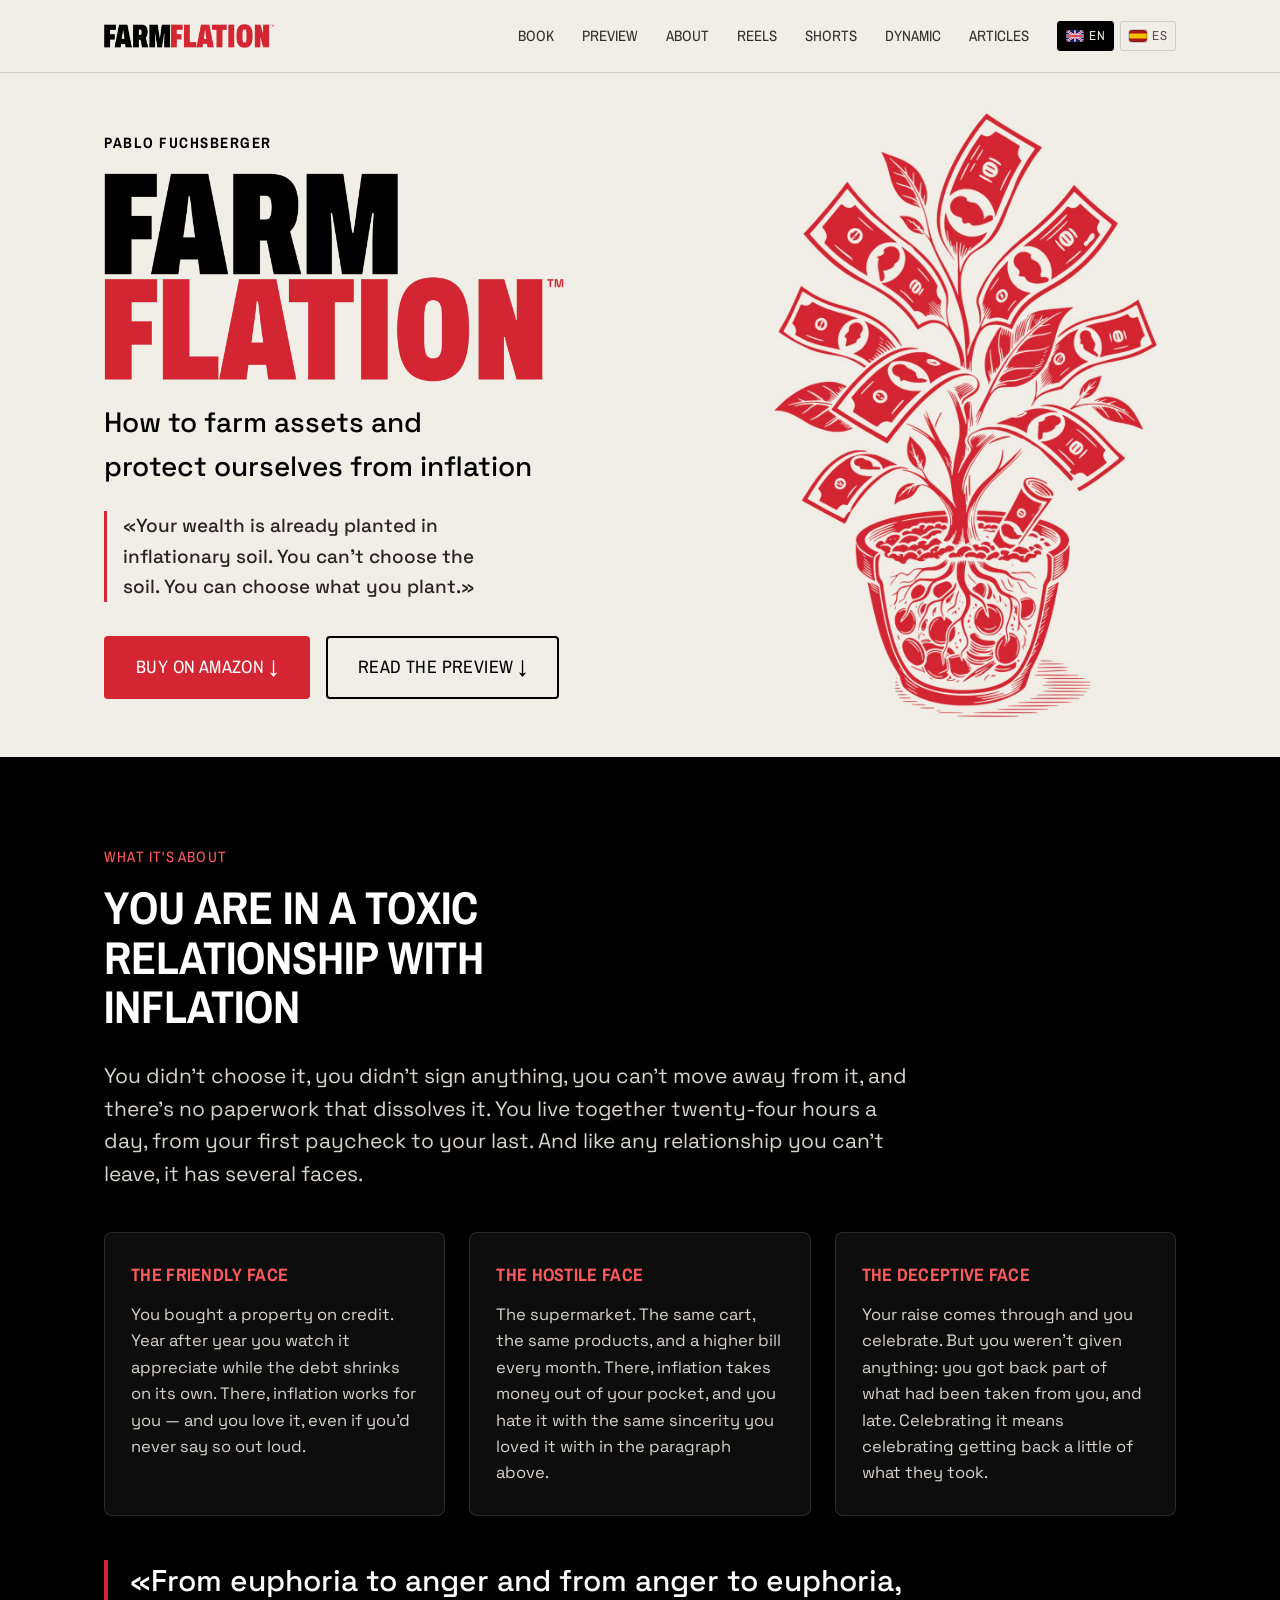
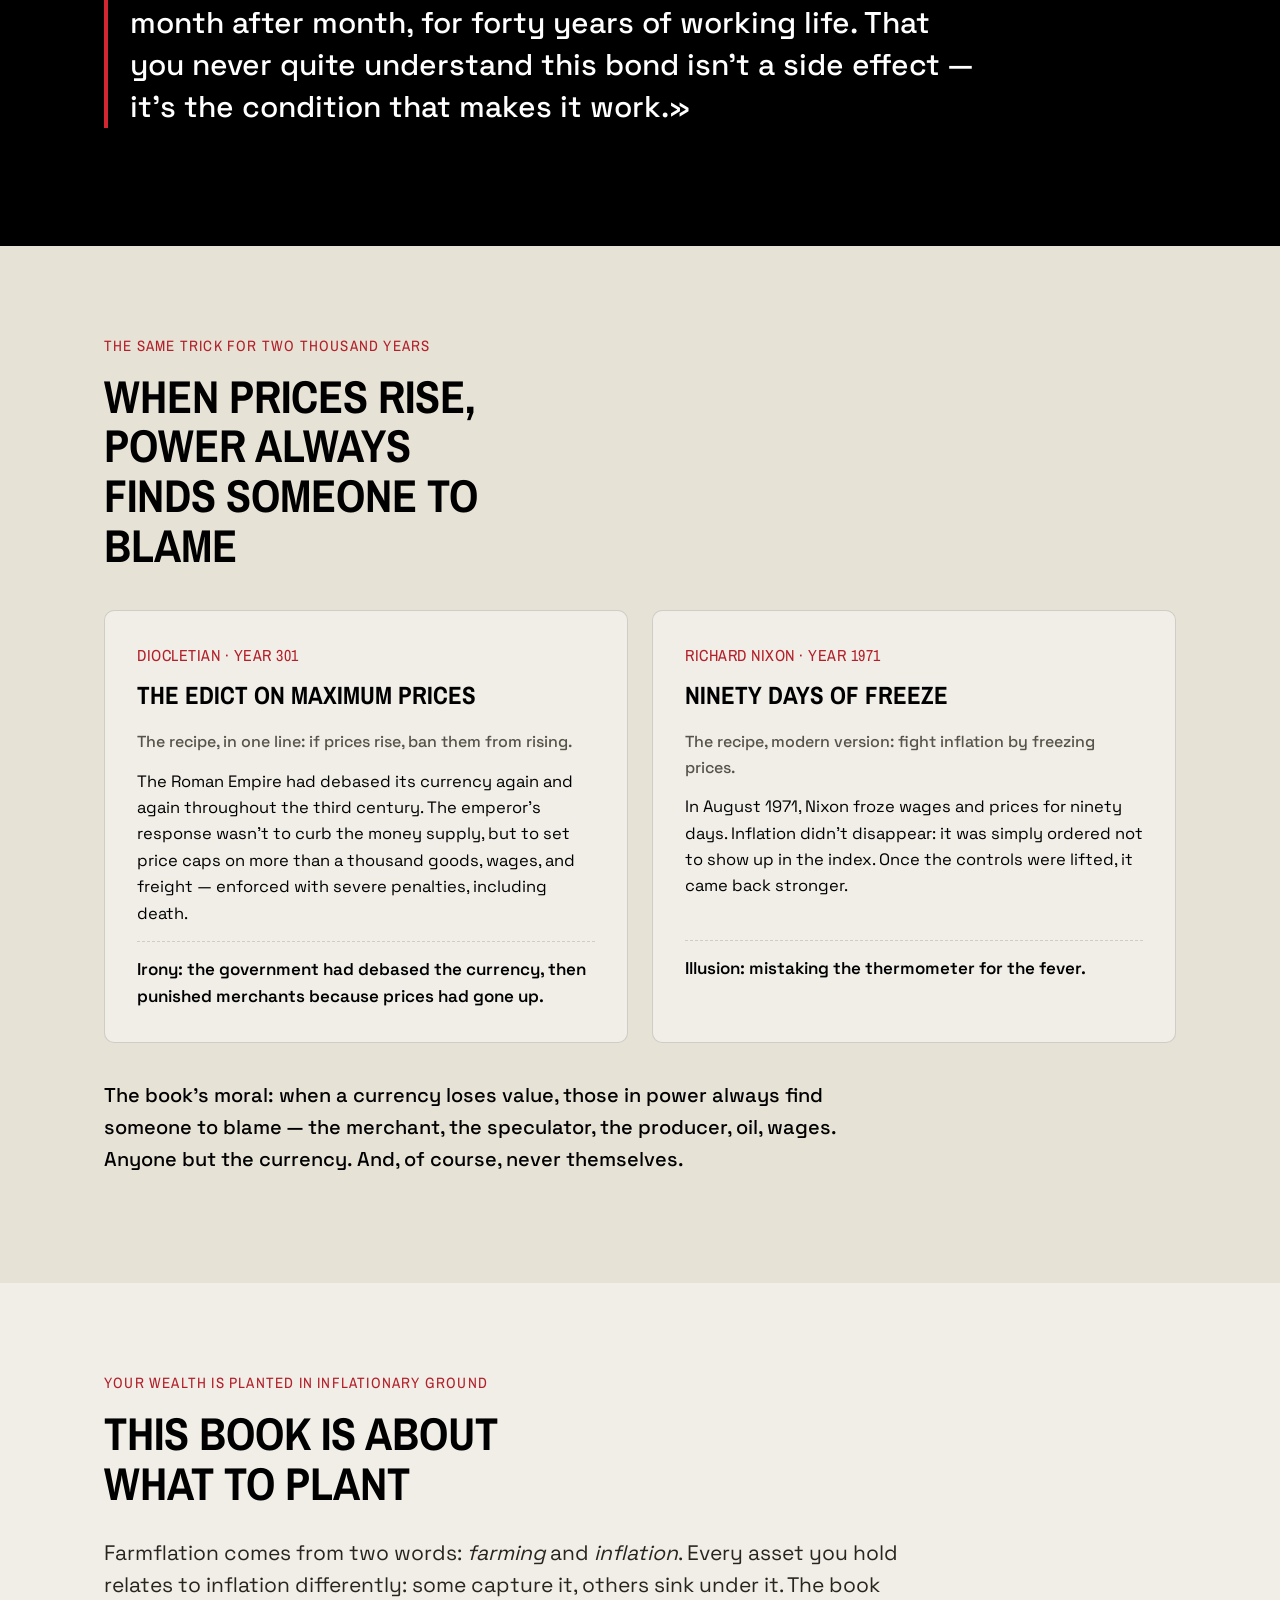
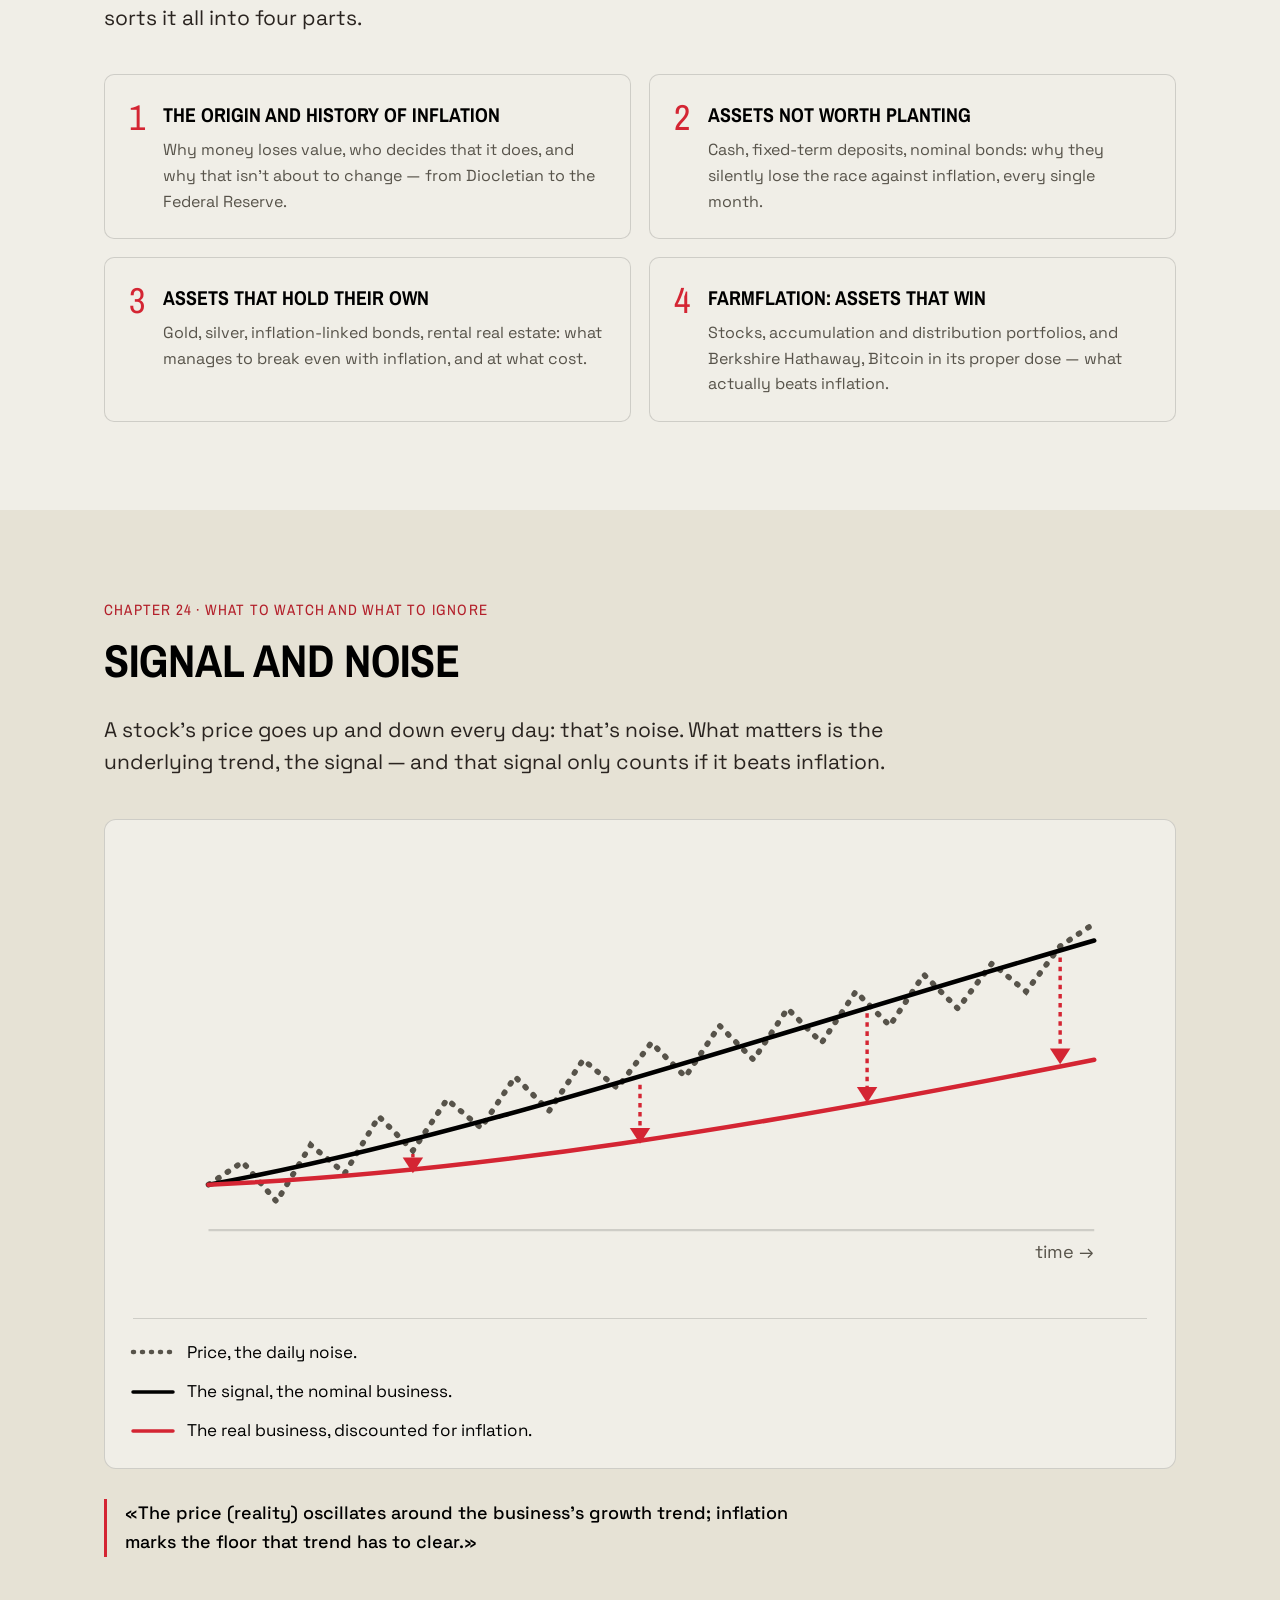
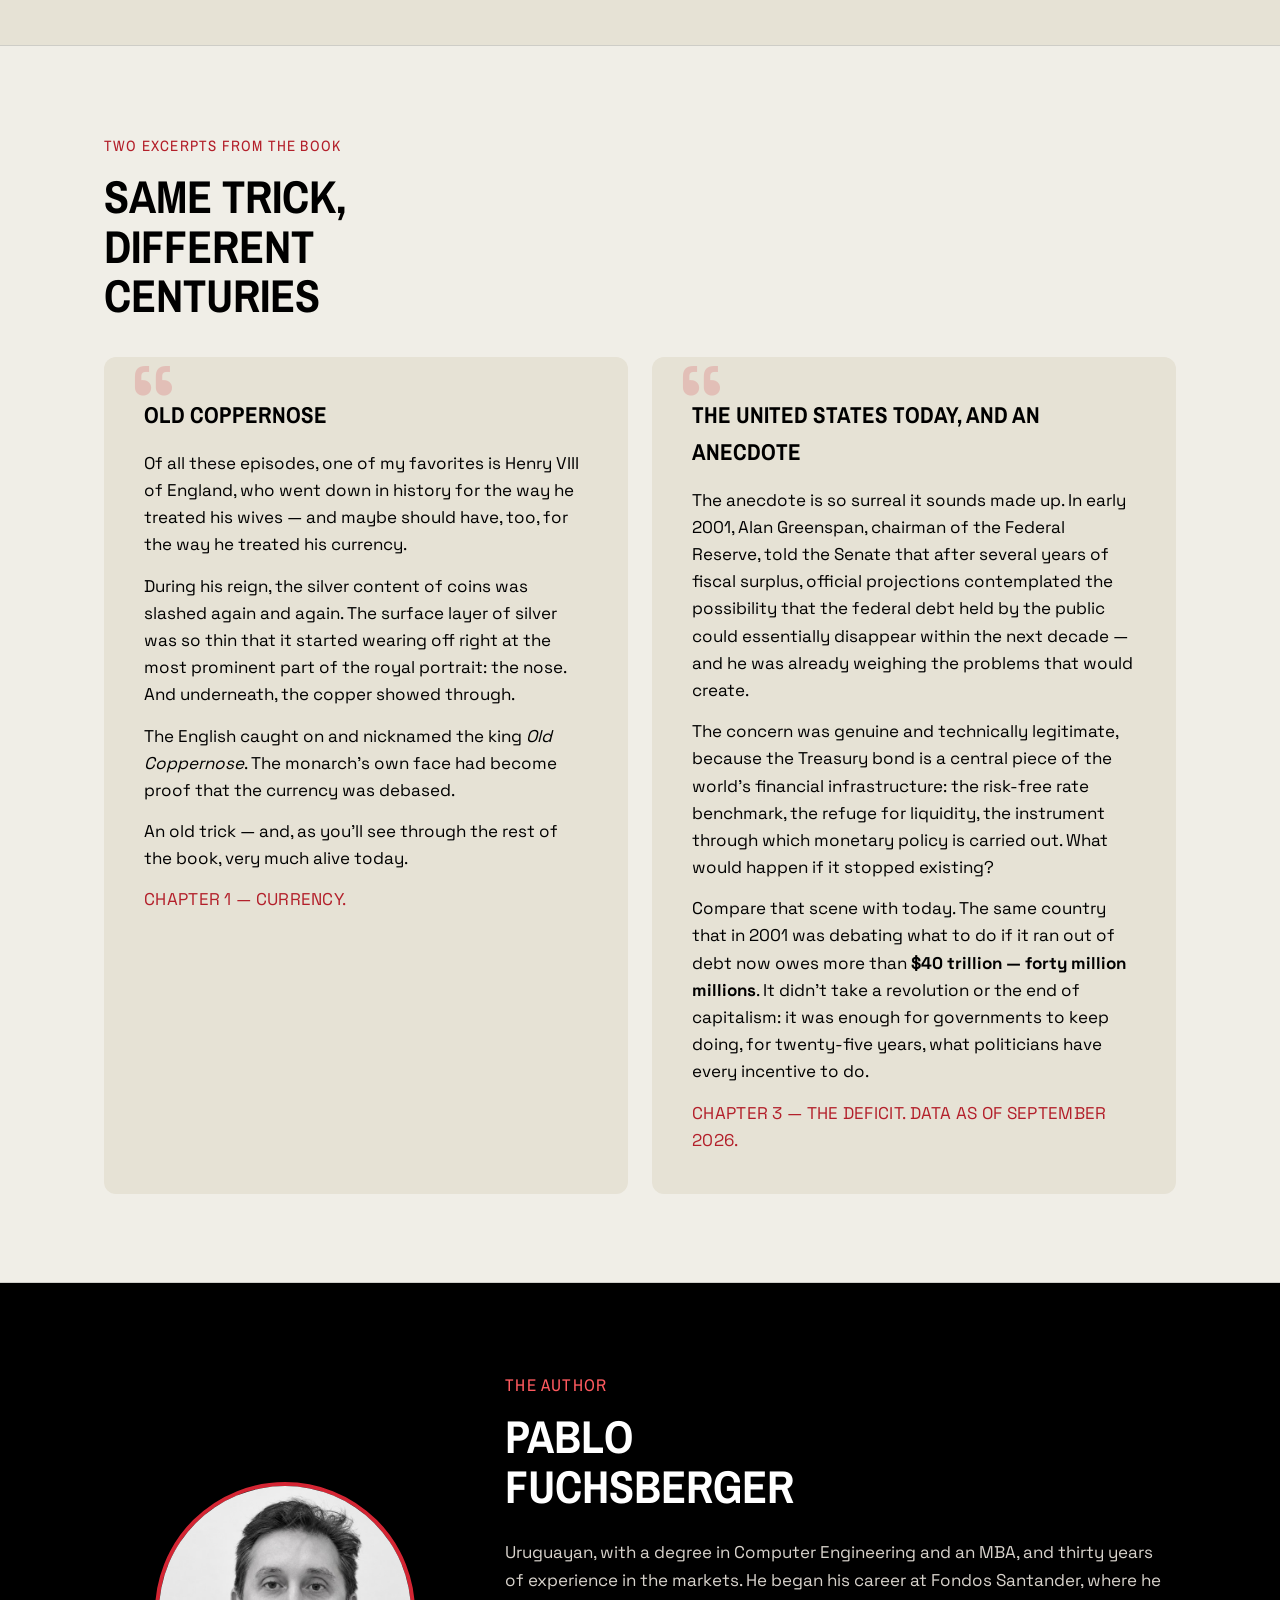
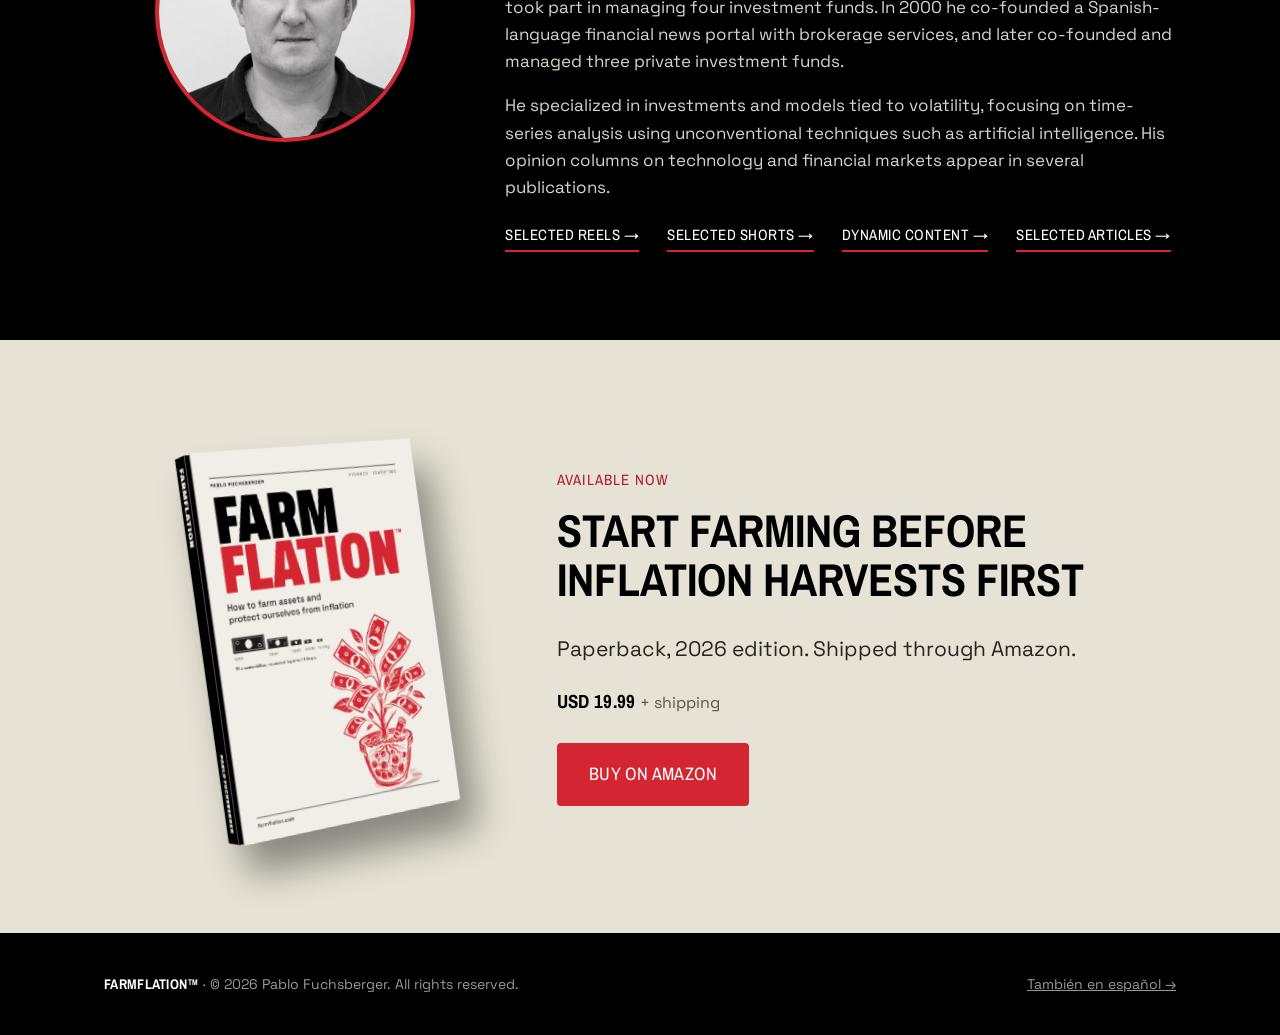
==== index.html @ 46bb1450 "Reordenar links de The author: Reels antes que Shorts Para que coincida con el orden del menu (Reels" ====
<!DOCTYPE html>
<html lang="en">
<head>
<meta charset="UTF-8">
<title>farmflation - Pablo Fuchsberger</title>
<meta name="viewport" content="width=device-width, initial-scale=1">
<meta name="description" content="Farmflation, the book by Pablo Fuchsberger: why inflation is a toxic relationship you can't escape, which assets lose, which break even, and which actually win. Available on Amazon for USD 19.99 + shipping.">
<meta name="author" content="Pablo Fuchsberger">
<link rel="canonical" href="https://farmflation.com/">
<link rel="alternate" hreflang="en" href="https://farmflation.com/">
<link rel="alternate" hreflang="es" href="https://farmflation.com/es/">
<link rel="alternate" hreflang="x-default" href="https://farmflation.com/">

<!-- Open Graph / Facebook / Instagram -->
<meta property="og:type" content="book">
<meta property="og:site_name" content="Farmflation">
<meta property="og:title" content="farmflation - Pablo Fuchsberger">
<meta property="og:description" content="You have a relationship with inflation you never chose and can't end. This book explains which assets lose, which break even, and which win. By Pablo Fuchsberger.">
<meta property="og:url" content="https://farmflation.com/">
<meta property="og:image" content="https://farmflation.com/assets/img/og-image.jpg">
<meta property="og:image:width" content="1200">
<meta property="og:image:height" content="630">
<meta property="og:locale" content="en_US">

<!-- Twitter -->
<meta name="twitter:card" content="summary_large_image">
<meta name="twitter:title" content="farmflation - Pablo Fuchsberger">
<meta name="twitter:description" content="Your wealth is already planted in inflationary soil. You can't choose the soil. You can choose what you plant.">
<meta name="twitter:image" content="https://farmflation.com/assets/img/og-image.jpg">

<!-- Favicons -->
<link rel="icon" type="image/png" sizes="32x32" href="assets/img/favicon-32.png">
<link rel="icon" type="image/png" sizes="192x192" href="assets/img/favicon-192.png">
<link rel="apple-touch-icon" href="assets/img/apple-touch-icon.png">
<link rel="manifest" href="site.webmanifest">
<meta name="theme-color" content="#d42533">

<link rel="preconnect" href="https://fonts.googleapis.com">
<link rel="preconnect" href="https://fonts.gstatic.com" crossorigin>
<link href="https://fonts.googleapis.com/css2?family=Archivo+Narrow:wght@400;500;600;700&family=Space+Grotesk:wght@400;500;600;700&display=swap" rel="stylesheet">
<link rel="stylesheet" href="assets/css/style.css?v=41">

<script type="application/ld+json">
{
  "@context": "https://schema.org",
  "@type": "Book",
  "name": "Farmflation: How to Farm Assets and Protect Yourself from Inflation",
  "author": {
    "@type": "Person",
    "name": "Pablo Fuchsberger"
  },
  "inLanguage": "en",
  "bookFormat": "https://schema.org/Paperback",
  "url": "https://farmflation.com/",
  "image": "https://farmflation.com/assets/img/book-cover-en.jpg",
  "offers": {
    "@type": "Offer",
    "priceCurrency": "USD",
    "price": "19.99",
    "availability": "https://schema.org/InStock",
    "url": "https://www.amazon.com/s?k=Farmflation+Pablo+Fuchsberger&i=stripbooks"
  }
}
</script>
</head>
<body>

<header class="site-header">
  <div class="wrap">
    <div class="brand">
      <a href="#top" class="logo"><img src="assets/img/farmflation-wordmark-inline.png" alt="Farmflation™" width="1200" height="169"></a>
    </div>
    <nav class="main-nav">
      <a class="nav-link" href="#relacion">Book</a>
      <a class="nav-link" href="#adelanto">Preview</a>
      <a class="nav-link" href="#autor">About</a>
      <a class="nav-link" href="https://www.instagram.com/farmflation/reels/" target="_blank" rel="noopener">Reels</a>
      <a class="nav-link" href="https://www.youtube.com/@farmflation/shorts" target="_blank" rel="noopener">Shorts</a>
      <a class="nav-link" href="dynamic.html">Dynamic</a>
      <a class="nav-link" href="articles.html">Articles</a>
      <div class="lang-switch" aria-label="Language">
        <span class="active"><span class="flag-icon flag-gb"></span>EN</span>
        <a href="es/index.html"><span class="flag-icon flag-es"></span>ES</a>
      </div>
    </nav>
  </div>
</header>

<main id="top">

  <!-- HERO -->
  <section class="hero">
    <div class="wrap">
      <div class="hero-copy">
        <p class="eyebrow">Pablo Fuchsberger</p>
        <h1 class="wordmark"><img src="assets/img/farmflation-wordmark.png" alt="Farmflation™" width="1600" height="726"></h1>
        <p class="hero-sub">How to farm assets and<br>protect ourselves from inflation</p>
        <p class="hero-tagline">«Your wealth is already planted in inflationary soil. You can't choose the soil. You can choose what you plant.»</p>
        <div class="hero-actions">
          <a href="#comprar" class="btn btn-on-red">Buy on Amazon ↓</a>
          <a href="#adelanto" class="btn btn-outline">Read the preview ↓</a>
        </div>
      </div>
      <div class="hero-art">
        <img src="assets/img/hero-money-tree.jpg" alt="Illustration of a money tree growing from a pot with coins and roots, the symbol of Farmflation" width="900" height="1620" loading="eager">
      </div>
    </div>
  </section>

  <!-- TOXIC RELATIONSHIP -->
  <section class="toxic" id="relacion">
    <div class="wrap">
      <p class="section-label">What it's about</p>
      <h2 class="section-title">You are in a toxic relationship with inflation</h2>
      <p class="lede" style="color:#d8d3cc;">You didn't choose it, you didn't sign anything, you can't move away from it, and there's no paperwork that dissolves it. You live together twenty-four hours a day, from your first paycheck to your last. And like any relationship you can't leave, it has several faces.</p>

      <div class="toxic-grid">
        <div class="toxic-card">
          <p class="face">The friendly face</p>
          <p>You bought a property on credit. Year after year you watch it appreciate while the debt shrinks on its own. There, inflation works for you — and you love it, even if you'd never say so out loud.</p>
        </div>
        <div class="toxic-card">
          <p class="face">The hostile face</p>
          <p>The supermarket. The same cart, the same products, and a higher bill every month. There, inflation takes money out of your pocket, and you hate it with the same sincerity you loved it with in the paragraph above.</p>
        </div>
        <div class="toxic-card">
          <p class="face">The deceptive face</p>
          <p>Your raise comes through and you celebrate. But you weren't given anything: you got back part of what had been taken from you, and late. Celebrating it means celebrating getting back a little of what they took.</p>
        </div>
      </div>

      <p class="toxic-quote">«From euphoria to anger and from anger to euphoria, month after month, for forty years of working life. That you never quite understand this bond isn't a side effect — it's the condition that makes it work.»</p>
    </div>
  </section>

  <!-- HISTORY: DIOCLETIAN / NIXON -->
  <section class="history">
    <div class="wrap">
      <p class="section-label">The same trick for two thousand years</p>
      <h2 class="section-title">When prices rise, power always finds someone to blame</h2>

      <div class="history-grid">
        <article class="history-card">
          <p class="year">Diocletian · year 301</p>
          <h3>The Edict on Maximum Prices</h3>
          <p class="recipe">The recipe, in one line: if prices rise, ban them from rising.</p>
          <p class="body-text">The Roman Empire had debased its currency again and again throughout the third century. The emperor's response wasn't to curb the money supply, but to set price caps on more than a thousand goods, wages, and freight — enforced with severe penalties, including death.</p>
          <p class="moraleja">Irony: the government had debased the currency, then punished merchants because prices had gone up.</p>
        </article>

        <article class="history-card">
          <p class="year">Richard Nixon · year 1971</p>
          <h3>Ninety days of freeze</h3>
          <p class="recipe">The recipe, modern version: fight inflation by freezing prices.</p>
          <p class="body-text">In August 1971, Nixon froze wages and prices for ninety days. Inflation didn't disappear: it was simply ordered not to show up in the index. Once the controls were lifted, it came back stronger.<br><br></p>
          <p class="moraleja">Illusion: mistaking the thermometer for the fever.</p>
        </article>
      </div>

      <p class="history-footer">The book's moral: when a currency loses value, those in power always find someone to blame — the merchant, the speculator, the producer, oil, wages. Anyone but the currency. And, of course, never themselves.</p>
    </div>
  </section>

  <!-- WHAT YOU'LL FIND -->
  <section class="roadmap">
    <div class="wrap">
      <p class="section-label">Your wealth is planted in inflationary ground</p>
      <h2 class="section-title">This book is about what to plant</h2>
      <p class="lede">Farmflation comes from two words: <em>farming</em> and <em>inflation</em>. Every asset you hold relates to inflation differently: some capture it, others sink under it. The book sorts it all into four parts.</p>

      <div class="roadmap-list">
        <div class="roadmap-item">
          <span class="roadmap-num">1</span>
          <div>
            <h3>The origin and history of inflation</h3>
            <p>Why money loses value, who decides that it does, and why that isn't about to change — from Diocletian to the Federal Reserve.</p>
          </div>
        </div>
        <div class="roadmap-item">
          <span class="roadmap-num">2</span>
          <div>
            <h3>Assets not worth planting</h3>
            <p>Cash, fixed-term deposits, nominal bonds: why they silently lose the race against inflation, every single month.</p>
          </div>
        </div>
        <div class="roadmap-item">
          <span class="roadmap-num">3</span>
          <div>
            <h3>Assets that hold their own</h3>
            <p>Gold, silver, inflation-linked bonds, rental real estate: what manages to break even with inflation, and at what cost.</p>
          </div>
        </div>
        <div class="roadmap-item">
          <span class="roadmap-num">4</span>
          <div>
            <h3>Farmflation: assets that win</h3>
            <p>Stocks, accumulation and distribution portfolios, and Berkshire Hathaway, Bitcoin in its proper dose — what actually beats inflation.</p>
          </div>
        </div>
      </div>
    </div>
  </section>

  <!-- SIGNAL AND NOISE -->
  <section class="signal">
    <div class="wrap">
      <p class="section-label">Chapter 24 · What to watch and what to ignore</p>
      <h2 class="section-title">Signal and noise</h2>
      <p class="lede">A stock's price goes up and down every day: that's noise. What matters is the underlying trend, the signal — and that signal only counts if it beats inflation.</p>

      <div class="signal-chart">
        <svg class="chart-main" viewBox="0 0 900 400" xmlns="http://www.w3.org/2000/svg" role="img" aria-labelledby="signalTitle signalDesc">
          <title id="signalTitle">Signal and noise chart</title>
          <desc id="signalDesc">A thick dotted line represents the noise of the daily price. A smooth black line represents the signal: the nominal business. A red line, falling further behind over time, represents that same business in real terms, discounted for inflation, with arrows showing how much inflation takes away over time.</desc>

          <!-- time axis -->
          <line x1="70" y1="340" x2="850" y2="340" stroke="var(--line)" stroke-width="2"></line>
          <text x="850" y="365" text-anchor="end" font-family="'Space Grotesk', sans-serif" font-size="16" fill="var(--gray)">time →</text>

          <!-- price: the daily noise -->
          <polyline points="70,300 100,280 130,315 160,265 190,290 220,240 250,270 280,225 310,250 340,205 370,235 400,190 430,215 460,175 490,205 520,160 550,190 580,145 610,175 640,130 670,160 700,115 730,145 760,105 790,130 820,90 850,70"
            fill="none" stroke="var(--gray)" stroke-width="5" stroke-dasharray="1 9" stroke-linecap="round"></polyline>

          <!-- signal: the nominal business -->
          <path d="M70,300 C300,258 550,172 850,85" fill="none" stroke="var(--ink)" stroke-width="4" stroke-linecap="round"></path>

          <!-- the real business, discounted for inflation -->
          <path d="M70,300 C300,290 550,250 850,190" fill="none" stroke="var(--red)" stroke-width="4" stroke-linecap="round"></path>

          <!-- arrows: what inflation takes away from the nominal business -->
          <line x1="250" y1="273" x2="250" y2="276" stroke="var(--red)" stroke-width="3" stroke-dasharray="4 4"></line>
          <polygon points="241,276 259,276 250,290" fill="var(--red)"></polygon>

          <line x1="450" y1="212" x2="450" y2="250" stroke="var(--red)" stroke-width="3" stroke-dasharray="4 4"></line>
          <polygon points="441,250 459,250 450,264" fill="var(--red)"></polygon>

          <line x1="650" y1="149" x2="650" y2="214" stroke="var(--red)" stroke-width="3" stroke-dasharray="4 4"></line>
          <polygon points="641,214 659,214 650,228" fill="var(--red)"></polygon>

          <line x1="820" y1="100" x2="820" y2="180" stroke="var(--red)" stroke-width="3" stroke-dasharray="4 4"></line>
          <polygon points="811,180 829,180 820,194" fill="var(--red)"></polygon>
        </svg>

        <div class="signal-legend">
          <div class="legend-item"><svg class="legend-icon" viewBox="0 0 40 10"><line x1="0" y1="5" x2="40" y2="5" stroke="var(--gray)" stroke-width="4.5" stroke-dasharray="1 8" stroke-linecap="round"></line></svg> Price, the daily noise.</div>
          <div class="legend-item"><svg class="legend-icon" viewBox="0 0 40 10"><line x1="0" y1="5" x2="40" y2="5" stroke="var(--ink)" stroke-width="3.5" stroke-linecap="round"></line></svg> The signal, the nominal business.</div>
          <div class="legend-item"><svg class="legend-icon" viewBox="0 0 40 10"><line x1="0" y1="5" x2="40" y2="5" stroke="var(--red)" stroke-width="3.5" stroke-linecap="round"></line></svg> The real business, discounted for inflation.</div>
        </div>
      </div>

      <p class="signal-caption">«The price (reality) oscillates around the business's growth trend; inflation marks the floor that trend has to clear.»</p>
    </div>
  </section>

  <!-- PREVIEW -->
  <section class="excerpt" id="adelanto">
    <div class="wrap">
      <p class="section-label">Two excerpts from the book</p>
      <h2 class="section-title">Same trick, different centuries</h2>

      <div class="excerpt-grid">
      <div class="excerpt-box">
        <h3>Old Coppernose</h3>
        <p>Of all these episodes, one of my favorites is Henry VIII of England, who went down in history for the way he treated his wives — and maybe should have, too, for the way he treated his currency.</p>
        <p>During his reign, the silver content of coins was slashed again and again. The surface layer of silver was so thin that it started wearing off right at the most prominent part of the royal portrait: the nose. And underneath, the copper showed through.</p>
        <p>The English caught on and nicknamed the king <em>Old Coppernose</em>. The monarch's own face had become proof that the currency was debased.</p>
        <p>An old trick — and, as you'll see through the rest of the book, very much alive today.</p>
        <p class="excerpt-more">Chapter 1 — Currency.</p>
      </div>

      <div class="excerpt-box">
        <h3>The United States today, and an anecdote</h3>
        <p>The anecdote is so surreal it sounds made up. In early 2001, Alan Greenspan, chairman of the Federal Reserve, told the Senate that after several years of fiscal surplus, official projections contemplated the possibility that the federal debt held by the public could essentially disappear within the next decade — and he was already weighing the problems that would create.</p>
        <p>The concern was genuine and technically legitimate, because the Treasury bond is a central piece of the world's financial infrastructure: the risk-free rate benchmark, the refuge for liquidity, the instrument through which monetary policy is carried out. What would happen if it stopped existing?</p>
        <p>Compare that scene with today. The same country that in 2001 was debating what to do if it ran out of debt now owes more than <strong>$40 trillion — forty million millions</strong>. It didn't take a revolution or the end of capitalism: it was enough for governments to keep doing, for twenty-five years, what politicians have every incentive to do.</p>
        <p class="excerpt-more">Chapter 3 — The deficit. Data as of September 2026.</p>
      </div>
      </div>
    </div>
  </section>

  <!-- AUTHOR -->
  <section class="author" id="autor">
    <div class="wrap">
      <img class="author-badge" src="assets/img/autor.jpg" alt="Pablo Fuchsberger, author of Farmflation">
      <div>
        <p class="section-label">The author</p>
        <h2 class="section-title">Pablo Fuchsberger</h2>
        <p>Uruguayan, with a degree in Computer Engineering and an MBA, and thirty years of experience in the markets. He began his career at Fondos Santander, where he took part in managing four investment funds. In 2000 he co-founded a Spanish-language financial news portal with brokerage services, and later co-founded and managed three private investment funds.</p>
        <p>He specialized in investments and models tied to volatility, focusing on time-series analysis using unconventional techniques such as artificial intelligence. His opinion columns on technology and financial markets appear in several publications.</p>
        <div class="author-links">
          <a href="https://www.instagram.com/farmflation/reels/" target="_blank" rel="noopener" class="author-articles-link">Selected Reels →</a>
          <a href="https://www.youtube.com/@farmflation/shorts" target="_blank" rel="noopener" class="author-articles-link">Selected Shorts →</a>
          <a href="dynamic.html" class="author-articles-link">Dynamic Content →</a>
          <a href="articles.html" class="author-articles-link">Selected articles →</a>
        </div>
      </div>
    </div>
  </section>

  <!-- FINAL CTA -->
  <section class="final-cta" id="comprar">
    <div class="wrap">
      <div>
        <div class="book-3d" role="img" aria-label="Cover of the book Farmflation, by Pablo Fuchsberger">
          <div class="book-3d-inner">
            <div class="book-3d-face book-3d-spine" style="background-image:url('assets/img/book-cover-en-spine.jpg')"></div>
            <div class="book-3d-face book-3d-cover" style="background-image:url('assets/img/book-cover-en.jpg')"></div>
          </div>
        </div>
      </div>
      <div>
        <p class="section-label">Available now</p>
        <h2 class="section-title">Start farming before inflation harvests first</h2>
        <p class="lede">Paperback, 2026 edition. Shipped through Amazon.</p>
        <p class="price-tag"><strong>USD 19.99</strong> + shipping</p>
        <div class="hero-actions">
          <a id="amazon-btn" href="https://www.amazon.com/s?k=Farmflation+Pablo+Fuchsberger&i=stripbooks" target="_blank" rel="noopener" class="btn btn-on-red">Buy on Amazon</a>
        </div>
      </div>
    </div>
  </section>

</main>

<footer class="site-footer">
  <div class="wrap">
    <span><strong>Farmflation™</strong> · © 2026 Pablo Fuchsberger. All rights reserved.</span>
    <span><a href="es/index.html" style="color:inherit;">También en español →</a></span>
  </div>
</footer>

</body>
</html>
---- assets/css/style.css ----
/* FARMFLATION — landing page
   Paleta tomada de la tapa nueva del libro (KDP) y del arte del
   árbol de dinero en rojo sobre fondo cremita. Tipografía: Space
   Grotesk para el texto corrido, Archivo Narrow (bold) para todo
   lo que es "tapa"/titulares. */

:root {
  --red: #d42533;
  --red-dark: #b31f2a;
  --red-darker: #8f1821;
  --ink: #000000;
  --paper: #f0eee7;
  --paper-dim: #e6e2d5;
  --cream: #f0eee7;
  --line: rgba(0, 0, 0, 0.14);
  --gray: #57534a;
  --shadow: 0 20px 45px rgba(0, 0, 0, 0.12);
  --serif: "Space Grotesk", -apple-system, "Segoe UI", sans-serif;
  --display: "Archivo Narrow", "Arial Narrow", sans-serif;
  --maxw: 1120px;
}

* { box-sizing: border-box; }

html { scroll-behavior: smooth; }

body {
  margin: 0;
  font-family: var(--serif);
  color: var(--ink);
  background: var(--paper);
  line-height: 1.6;
  -webkit-font-smoothing: antialiased;
}

h1, h2, h3, h4 {
  font-family: var(--display);
  font-weight: 700;
  text-transform: uppercase;
  margin: 0;
}

img { max-width: 100%; display: block; }

a { color: inherit; }

.wrap {
  max-width: var(--maxw);
  margin: 0 auto;
  padding: 0 24px;
}

/* ---------- Botones ---------- */
.btn {
  display: inline-flex;
  align-items: center;
  gap: 10px;
  font-family: var(--display);
  font-weight: 400;
  text-transform: uppercase;
  font-size: 18px;
  padding: 15px 30px;
  border-radius: 4px;
  text-decoration: none;
  border: 2px solid transparent;
  cursor: pointer;
  transition: transform 0.15s ease, box-shadow 0.15s ease, background 0.15s ease;
  letter-spacing: 0.4px;
}
.btn:hover { transform: translateY(-2px); }
.btn-primary {
  background: var(--ink);
  color: var(--cream);
}
.btn-primary:hover { background: #000; box-shadow: var(--shadow); }
.btn-on-red {
  background: var(--red);
  color: #fff;
}
.btn-on-red:hover { background: var(--red-dark); box-shadow: 0 15px 30px rgba(0,0,0,0.25); }
.btn-outline {
  background: transparent;
  border-color: var(--ink);
  color: var(--ink);
}
.btn-outline:hover { background: var(--ink); color: var(--cream); }
.btn small { display: block; font-weight: 500; font-size: 12px; opacity: 0.75; }

.price-tag {
  font-family: var(--serif);
  font-size: 16px;
  color: var(--gray);
  margin-top: 10px;
}
.price-tag strong { font-family: var(--display); color: var(--ink); font-size: 19px; letter-spacing: 0.3px; }

/* ---------- Header ---------- */
.site-header {
  position: sticky;
  top: 0;
  z-index: 50;
  background: rgba(240, 238, 231, 0.92);
  backdrop-filter: saturate(160%) blur(8px);
  border-bottom: 1px solid var(--line);
}
.site-header .wrap {
  display: flex;
  align-items: center;
  justify-content: space-between;
  height: 72px;
}
.logo {
  display: flex;
  align-items: center;
}
.logo img {
  display: block;
  height: 24px;
  width: auto;
}
.brand {
  display: flex;
  align-items: center;
  gap: 10px;
}
nav.main-nav {
  display: flex;
  align-items: center;
  gap: 28px;
}
nav.main-nav a.nav-link {
  font-family: var(--display);
  text-transform: uppercase;
  font-size: 15px;
  font-weight: 400;
  text-decoration: none;
  color: var(--ink);
  opacity: 0.8;
  display: inline;
}
nav.main-nav a.nav-link:hover { opacity: 1; }
@media (max-width: 639px) {
  .site-header .wrap {
    flex-wrap: wrap;
    height: auto;
    padding: 14px 0;
    row-gap: 10px;
  }
  nav.main-nav {
    width: 100%;
    flex-wrap: wrap;
    justify-content: center;
    gap: 10px 16px;
  }
  nav.main-nav a.nav-link { font-size: 13px; }
}
.lang-switch {
  display: flex;
  gap: 6px;
  font-family: var(--display);
  font-size: 13px;
  font-weight: 400;
  letter-spacing: 0.5px;
}
.lang-switch span,
.lang-switch a {
  display: inline-flex;
  align-items: center;
  padding: 4px 8px;
  border-radius: 3px;
  color: var(--gray);
  border: 1px solid var(--line);
  cursor: default;
  text-decoration: none;
}
.lang-switch a {
  cursor: pointer;
}
.lang-switch a:hover {
  border-color: var(--ink);
  color: var(--ink);
}
.lang-switch span.active {
  background: var(--ink);
  color: var(--cream);
  border-color: var(--ink);
}
.flag-icon {
  display: inline-block;
  width: 16px;
  height: 12px;
  border-radius: 2px;
  background-size: cover;
  background-position: center;
  margin-right: 5px;
  box-shadow: 0 0 0 1px rgba(0,0,0,0.15);
  flex-shrink: 0;
}
.flag-gb {
  background-image: url("data:image/svg+xml,%3Csvg xmlns='http://www.w3.org/2000/svg' viewBox='0 0 60 36'%3E%3Crect width='60' height='36' fill='%2300247d'/%3E%3Cpath d='M0,0 L60,36 M60,0 L0,36' stroke='%23fff' stroke-width='7'/%3E%3Cpath d='M0,0 L60,36 M60,0 L0,36' stroke='%23cf142b' stroke-width='3'/%3E%3Cpath d='M30,0 V36 M0,18 H60' stroke='%23fff' stroke-width='10'/%3E%3Cpath d='M30,0 V36 M0,18 H60' stroke='%23cf142b' stroke-width='6'/%3E%3C/svg%3E");
}
.flag-es {
  background-image: url("data:image/svg+xml,%3Csvg xmlns='http://www.w3.org/2000/svg' viewBox='0 0 60 36'%3E%3Crect width='60' height='36' fill='%23AA151B'/%3E%3Crect y='9' width='60' height='18' fill='%23F1BF00'/%3E%3C/svg%3E");
}

/* ---------- Hero ---------- */
.hero {
  position: relative;
  background: var(--paper);
  color: var(--ink);
  overflow: hidden;
  isolation: isolate;
  padding: 0;
}
.hero .wrap {
  position: relative;
  z-index: 1;
  display: grid;
  grid-template-columns: 1fr;
  gap: 20px;
  padding-top: 48px;
  padding-bottom: 40px;
  align-items: center;
}
@media (min-width: 900px) {
  .hero .wrap {
    grid-template-columns: 1.2fr 0.8fr;
    padding-top: 36px;
    padding-bottom: 36px;
    align-items: center;
  }
}
.eyebrow {
  font-family: var(--display);
  font-weight: 700;
  font-size: 15px;
  letter-spacing: 1.5px;
  text-transform: uppercase;
  color: var(--ink);
  margin: 0 0 18px;
}
.hero h1 {
  margin: 0 0 18px;
}
.hero h1.wordmark img {
  display: block;
  width: 100%;
  max-width: 460px;
  height: auto;
}
.hero-sub {
  font-family: var(--serif);
  font-size: clamp(21px, 2.8vw, 28px);
  font-weight: 500;
  max-width: 32ch;
  margin: 0 0 22px;
  color: var(--ink);
}
.hero-tagline {
  font-family: var(--serif);
  font-weight: 500;
  font-size: 19px;
  max-width: 34ch;
  margin: 0 0 34px;
  color: #2a2420;
  border-left: 3px solid var(--red);
  padding-left: 16px;
}
.hero-actions { display: flex; flex-wrap: wrap; gap: 16px; align-items: center; }
.hero-art {
  display: flex;
  align-items: flex-end;
  justify-content: center;
}
.hero-art img {
  max-width: 288px;
  width: 72%;
  max-height: 52vh;
  object-fit: contain;
}
@media (min-width: 900px) {
  .hero-art img { max-width: 408px; width: 100%; max-height: 68vh; }
}

/* ---------- Secciones generales ---------- */
section { padding: 88px 0; }
.section-tight { padding: 64px 0; }
.section-label {
  font-family: var(--display);
  font-size: 15px;
  font-weight: 400;
  letter-spacing: 1.2px;
  text-transform: uppercase;
  color: var(--red-dark);
  margin: 0 0 14px;
}
h2.section-title {
  font-size: clamp(30px, 4.5vw, 46px);
  line-height: 1.08;
  margin: 0 0 28px;
  max-width: 20ch;
}
.lede {
  font-family: var(--serif);
  font-size: 21px;
  line-height: 1.55;
  max-width: 62ch;
  color: #2a2420;
}

/* ---------- Relación tóxica ---------- */
.toxic { background: var(--ink); color: var(--paper); }
.toxic .section-label { color: #ff5a5f; }
.toxic h2.section-title { color: #fff; }
.toxic-grid {
  display: grid;
  gap: 24px;
  margin-top: 42px;
}
@media (min-width: 780px) {
  .toxic-grid { grid-template-columns: repeat(3, 1fr); }
}
.toxic-card {
  background: rgba(255,255,255,0.05);
  border: 1px solid rgba(255,255,255,0.12);
  border-radius: 8px;
  padding: 28px 26px;
}
.toxic-card .face {
  font-family: var(--display);
  font-weight: 700;
  text-transform: uppercase;
  letter-spacing: 0.3px;
  font-size: 18px;
  color: #ff5a5f;
  margin: 0 0 12px;
}
.toxic-card p { margin: 0; color: #d8d3cc; font-size: 16.5px; }
.toxic-quote {
  margin-top: 44px;
  font-family: var(--serif);
  font-size: clamp(22px, 3vw, 30px);
  font-weight: 500;
  line-height: 1.4;
  max-width: 46ch;
  color: #fff;
  border-left: 4px solid var(--red);
  padding-left: 22px;
}

/* ---------- Historia (Diocleciano / Nixon) ---------- */
.history { background: var(--paper-dim); }
.history-grid {
  display: grid;
  gap: 24px;
  margin-top: 40px;
}
@media (min-width: 780px) {
  .history-grid { grid-template-columns: repeat(2, 1fr); }
}
.history-card {
  background: var(--cream);
  border: 1px solid var(--line);
  border-radius: 10px;
  padding: 32px;
  position: relative;
}
.history-card .year {
  font-family: var(--display);
  font-weight: 400;
  font-size: 16px;
  color: var(--red-dark);
  letter-spacing: 0.5px;
  text-transform: uppercase;
  margin: 0 0 6px;
}
.history-card h3 {
  font-size: 25px;
  margin: 0 0 14px;
}
.history-card .recipe {
  font-family: var(--serif);
  font-weight: 500;
  color: var(--gray);
  margin: 0 0 14px;
  font-size: 16px;
}
.history-card p.body-text { font-size: 16.5px; margin: 0 0 14px; }
.history-card .moraleja {
  font-family: var(--serif);
  font-weight: 600;
  font-size: 17px;
  color: var(--ink);
  border-top: 1px dashed var(--line);
  padding-top: 14px;
  margin: 0;
}
.history-footer {
  margin-top: 36px;
  font-family: var(--serif);
  font-size: 20px;
  font-weight: 500;
  max-width: 60ch;
  color: var(--ink);
}

/* ---------- Qué vas a encontrar ---------- */
.roadmap { background: var(--paper); }
.roadmap-list {
  margin-top: 40px;
  display: grid;
  gap: 18px;
}
@media (min-width: 780px) {
  .roadmap-list { grid-template-columns: repeat(2, 1fr); }
}
.roadmap-item {
  display: flex;
  gap: 18px;
  padding: 24px;
  background: var(--cream);
  border: 1px solid var(--line);
  border-radius: 10px;
}
.roadmap-num {
  font-family: var(--display);
  font-size: 36px;
  color: var(--red);
  line-height: 1;
  flex-shrink: 0;
}
.roadmap-item h3 {
  font-size: 20px;
  margin: 0 0 6px;
}
.roadmap-item p { margin: 0; font-family: var(--serif); font-size: 16px; color: var(--gray); }

/* ---------- Señal y ruido (gráfico) ---------- */
.signal { background: var(--paper-dim); }
.signal-chart {
  margin-top: 40px;
  background: var(--cream);
  border: 1px solid var(--line);
  border-radius: 12px;
  padding: 24px 24px 8px;
}
.signal-chart svg.chart-main { width: 100%; height: auto; display: block; }
.signal-legend {
  display: flex;
  flex-direction: column;
  gap: 12px;
  margin: 20px 4px 16px;
  padding-top: 20px;
  border-top: 1px solid var(--line);
  font-family: var(--serif);
  font-size: 17px;
  color: var(--ink);
}
.signal-legend .legend-item { display: flex; align-items: center; gap: 14px; }
.signal-legend .legend-icon { width: 40px; height: 10px; flex-shrink: 0; display: block; overflow: visible; }
.signal-caption {
  font-family: var(--serif);
  font-weight: 500;
  font-size: 18px;
  max-width: 60ch;
  margin: 30px 0 0;
  color: var(--ink);
  border-left: 3px solid var(--red);
  padding-left: 18px;
}

/* ---------- Adelanto / excerpt ---------- */
.excerpt {
  background: var(--cream);
  border-top: 1px solid var(--line);
  border-bottom: 1px solid var(--line);
}
.excerpt-box {
  margin-top: 36px;
  background: var(--paper-dim);
  border-radius: 12px;
  padding: 40px;
  position: relative;
}
.excerpt-box::before {
  content: "\201C";
  position: absolute;
  top: -6px;
  left: 24px;
  font-family: var(--serif);
  font-size: 120px;
  color: var(--red);
  opacity: 0.18;
  line-height: 1;
}
.excerpt-box h3 {
  font-size: 23px;
  margin: 0 0 16px;
  position: relative;
}
.excerpt-box p { font-family: var(--serif); font-size: 17px; margin: 0 0 14px; position: relative; }
.excerpt-box p:last-of-type { margin-bottom: 0; }
.excerpt-more {
  margin-top: 22px;
  font-family: var(--display);
  text-transform: uppercase;
  font-size: 14px;
  letter-spacing: 0.3px;
  color: var(--red-dark);
}
.excerpt-grid {
  display: grid;
  gap: 24px;
  margin-top: 36px;
}
@media (min-width: 860px) {
  .excerpt-grid { grid-template-columns: repeat(2, 1fr); }
}
.excerpt-grid .excerpt-box { margin-top: 0; }

/* ---------- Autor ---------- */
.author { background: var(--ink); color: var(--paper); }
.author .wrap {
  display: grid;
  gap: 40px;
  align-items: center;
}
@media (min-width: 860px) {
  .author .wrap { grid-template-columns: 0.7fr 1.3fr; }
}
.author-badge {
  width: 100%;
  aspect-ratio: 1;
  max-width: 260px;
  border-radius: 50%;
  border: 4px solid var(--red);
  object-fit: cover;
  display: block;
  margin: 0 auto;
}
.author h2.section-title { color: #fff; }
.author .section-label { color: #ff5a5f; }
.author p { color: #d8d3cc; font-size: 17px; }
.author p strong { color: #fff; }
.author-links {
  display: flex;
  flex-wrap: wrap;
  gap: 28px;
  margin-top: 22px;
}
.author-articles-link {
  display: inline-block;
  font-family: var(--display);
  text-transform: uppercase;
  font-size: 15px;
  letter-spacing: 0.5px;
  color: #fff;
  text-decoration: none;
  border-bottom: 2px solid var(--red);
  padding-bottom: 3px;
}
.author-articles-link:hover { border-color: #fff; }

/* ---------- CTA final ---------- */
.final-cta {
  background: var(--paper-dim);
  color: var(--ink);
  position: relative;
  overflow: hidden;
}
.final-cta .wrap {
  display: grid;
  gap: 40px;
  align-items: center;
}
@media (min-width: 860px) {
  .final-cta .wrap { grid-template-columns: 0.8fr 1.2fr; }
}
.book-3d {
  width: 100%;
  max-width: 280px;
  margin: 0 auto;
  padding: 20px 0 20px 30px;
  perspective: 1400px;
  transform: rotate(-8deg);
  filter: drop-shadow(14px 30px 18px rgba(0,0,0,0.4));
}
.book-3d-inner {
  position: relative;
  width: 100%;
  aspect-ratio: 900 / 1357;
  background: #000;
  transform-style: preserve-3d;
  transform: rotateY(28deg);
}
.book-3d-face {
  position: absolute;
  top: 0;
  height: 100%;
  background-size: cover;
  background-position: center;
}
.book-3d-cover {
  left: 0;
  width: 100%;
  transform: translateZ(11.5px);
  border-radius: 1px 3px 3px 1px;
}
.book-3d-spine {
  left: -23px;
  width: 23px;
  transform-origin: right center;
  transform: rotateY(-90deg);
}
.final-cta h2.section-title { color: var(--ink); max-width: none; }
.final-cta .section-label { color: var(--red-dark); }
.final-cta p.lede { color: #2a2420; }
.final-cta .price-tag { color: var(--gray); }
.final-cta .price-tag strong { color: var(--ink); }
.final-cta .hero-actions { margin-top: 26px; }

/* ---------- Footer ---------- */
footer.site-footer {
  background: var(--ink);
  color: rgba(255,255,255,0.6);
  padding: 40px 0;
  font-family: var(--serif);
  font-size: 14px;
}
footer.site-footer .wrap {
  display: flex;
  flex-wrap: wrap;
  gap: 12px;
  justify-content: space-between;
  align-items: center;
}
footer.site-footer strong {
  font-family: var(--display);
  text-transform: uppercase;
  font-weight: 700;
  letter-spacing: 0.3px;
  color: #fff;
}
.visually-hidden {
  position: absolute;
  width: 1px; height: 1px;
  overflow: hidden;
  clip: rect(0 0 0 0);
  white-space: nowrap;
}

/* ---------- Página de artículos ---------- */
.page-header {
  background: var(--ink);
  color: var(--cream);
  padding: 64px 0 48px;
}
.page-header .section-label { color: #ff5a5f; }
.page-header h1.section-title {
  font-family: var(--display);
  font-weight: 700;
  text-transform: uppercase;
  font-size: clamp(32px, 5vw, 50px);
  line-height: 1.05;
  margin: 0 0 16px;
  color: #fff;
}
.page-header p { color: #d8d3cc; font-size: 17px; max-width: 62ch; margin: 0; }

.articles-list {
  background: var(--paper);
  padding: 56px 0 96px;
}
.article-item {
  display: flex;
  align-items: center;
  gap: 20px;
  padding: 26px 0;
  border-bottom: 1px solid var(--line);
  text-decoration: none;
  color: var(--ink);
  position: relative;
}
.article-item:first-child { padding-top: 0; }
.article-item-stretched-link {
  position: absolute;
  inset: 0;
  z-index: 1;
}
.article-pub a {
  position: relative;
  z-index: 2;
  color: inherit;
  text-decoration: underline;
}
.article-pub a:hover { color: var(--red-dark); }
.article-icon {
  flex-shrink: 0;
  width: 46px;
  height: 56px;
  border: 2px solid var(--red);
  border-radius: 4px;
  display: flex;
  align-items: center;
  justify-content: center;
  font-family: var(--display);
  font-size: 13px;
  color: var(--red-dark);
  letter-spacing: 0.5px;
}
.article-body { flex: 1; min-width: 0; }
.article-body h3 {
  font-size: 20px;
  margin: 0 0 6px;
  color: var(--ink);
}
.article-body p {
  font-family: var(--serif);
  font-size: 15.5px;
  color: var(--gray);
  margin: 0;
}
.article-body p.article-pub {
  font-family: var(--display);
  text-transform: uppercase;
  font-size: 13px;
  letter-spacing: 0.3px;
  color: var(--gray);
}
.article-meta {
  flex-shrink: 0;
  font-family: var(--display);
  text-transform: uppercase;
  font-size: 13px;
  color: var(--red-dark);
  white-space: nowrap;
}
.article-item:hover .article-body h3 { text-decoration: underline; }

/* ---------- Página de prompts (Dinámico / Dynamic) ---------- */
.prompts-list {
  background: var(--paper);
  padding: 56px 0 96px;
}
.prompt-card {
  background: var(--cream);
  border: 1px solid var(--line);
  border-radius: 12px;
  padding: 32px;
}
.prompt-card + .prompt-card { margin-top: 24px; }
.prompt-card-head {
  display: flex;
  align-items: center;
  justify-content: space-between;
  gap: 16px;
  margin-bottom: 10px;
}
.prompt-label {
  font-family: var(--display);
  text-transform: uppercase;
  font-size: 14px;
  letter-spacing: 0.5px;
  color: var(--red-dark);
  margin: 0;
}
.prompt-card h3 {
  font-size: 23px;
  margin: 0 0 18px;
}
.prompt-text {
  font-family: var(--serif);
  font-size: 16.5px;
  line-height: 1.6;
  color: var(--ink);
}
.prompt-text p { margin: 0 0 14px; }
.prompt-text ol { margin: 0 0 14px; padding-left: 22px; }
.prompt-text li { margin-bottom: 10px; }
.prompt-text a { color: var(--red-dark); }
.copy-btn {
  flex-shrink: 0;
  font-family: var(--display);
  text-transform: uppercase;
  font-size: 13px;
  letter-spacing: 0.3px;
  background: var(--ink);
  color: var(--cream);
  border: none;
  border-radius: 4px;
  padding: 9px 16px;
  cursor: pointer;
  transition: background 0.15s ease;
}
.copy-btn:hover { background: #000; }
.copy-btn.copied { background: var(--red); }
.prompts-note {
  margin-top: 36px;
  font-family: var(--serif);
  font-size: 16px;
  color: var(--gray);
}
.prompts-note a { color: var(--red-dark); }
.prompt-example {
  margin-top: 20px;
  padding-top: 18px;
  border-top: 1px dashed var(--line);
  font-family: var(--serif);
  font-size: 15.5px;
}
.prompt-example-label {
  display: block;
  font-family: var(--display);
  text-transform: uppercase;
  font-size: 12px;
  letter-spacing: 0.4px;
  color: var(--gray);
  margin-bottom: 6px;
}
.prompt-example a {
  color: var(--red-dark);
  font-weight: 600;
  text-decoration: underline;
}
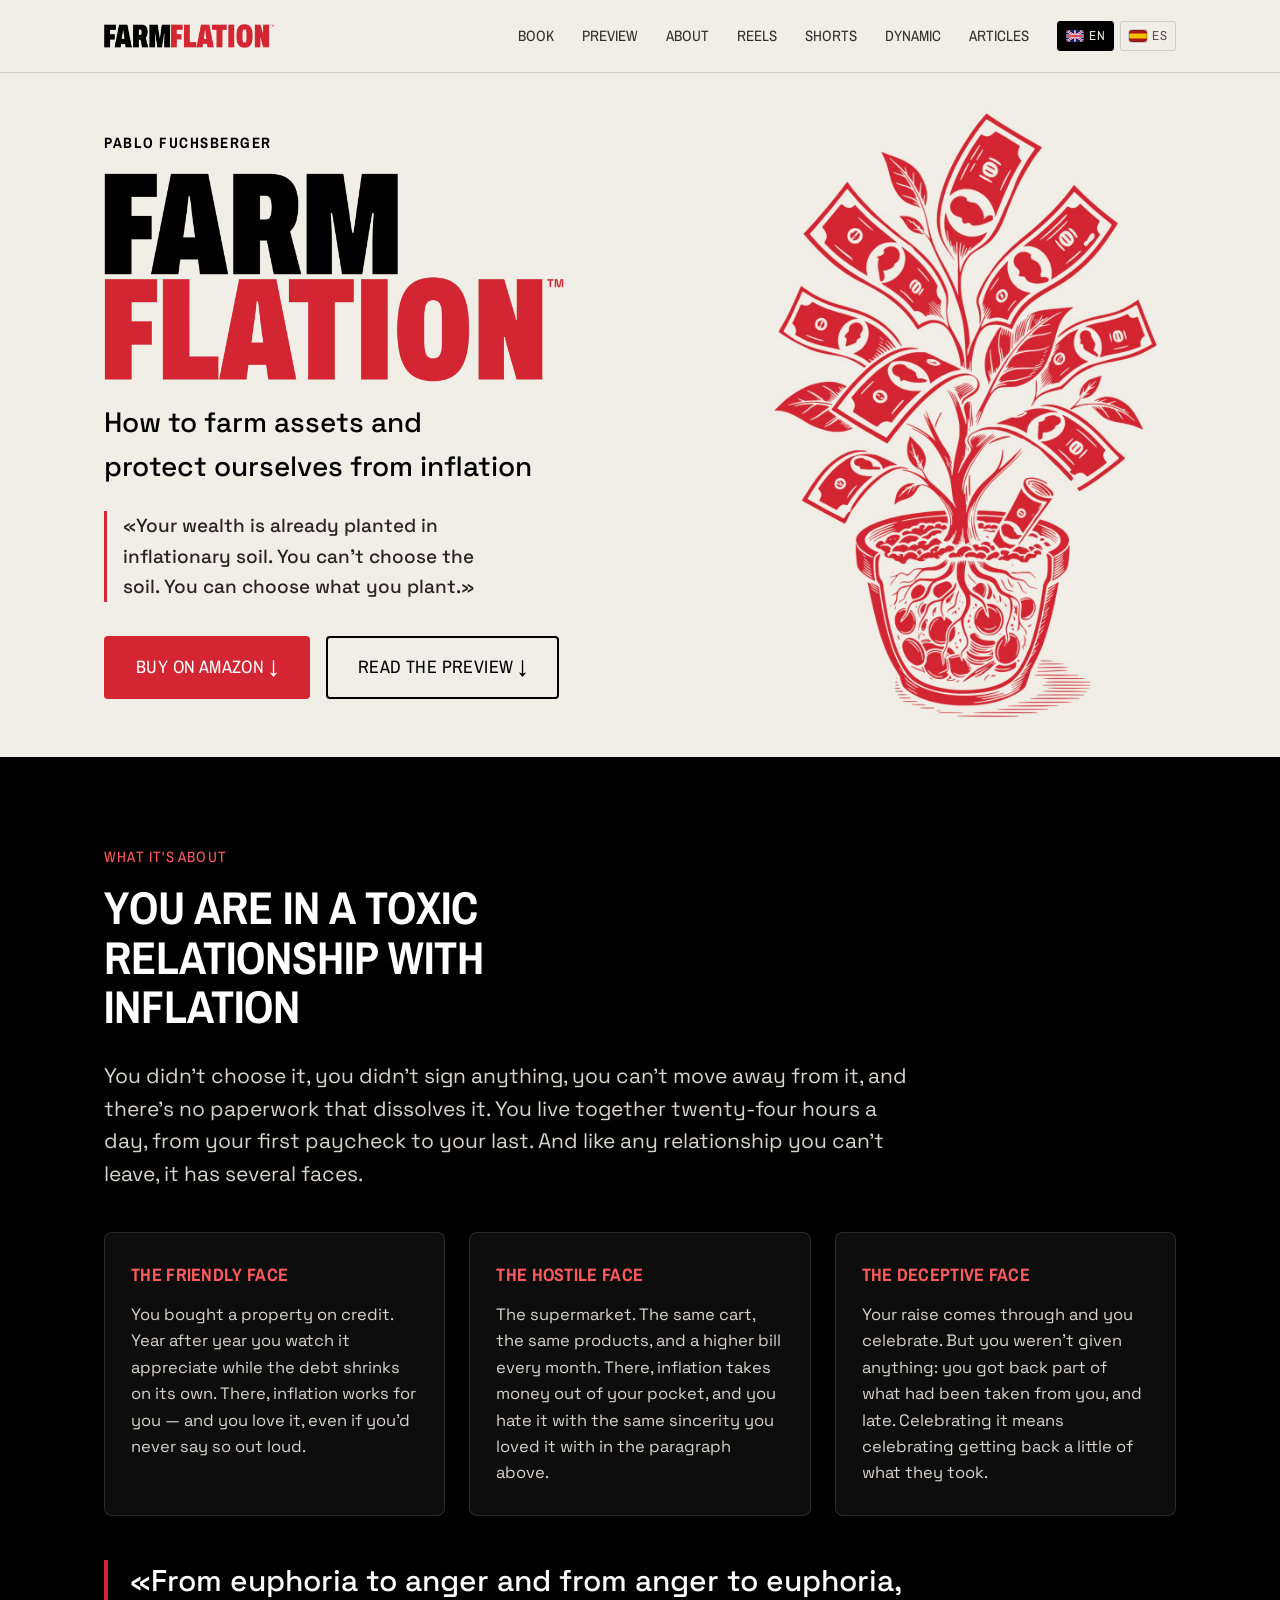
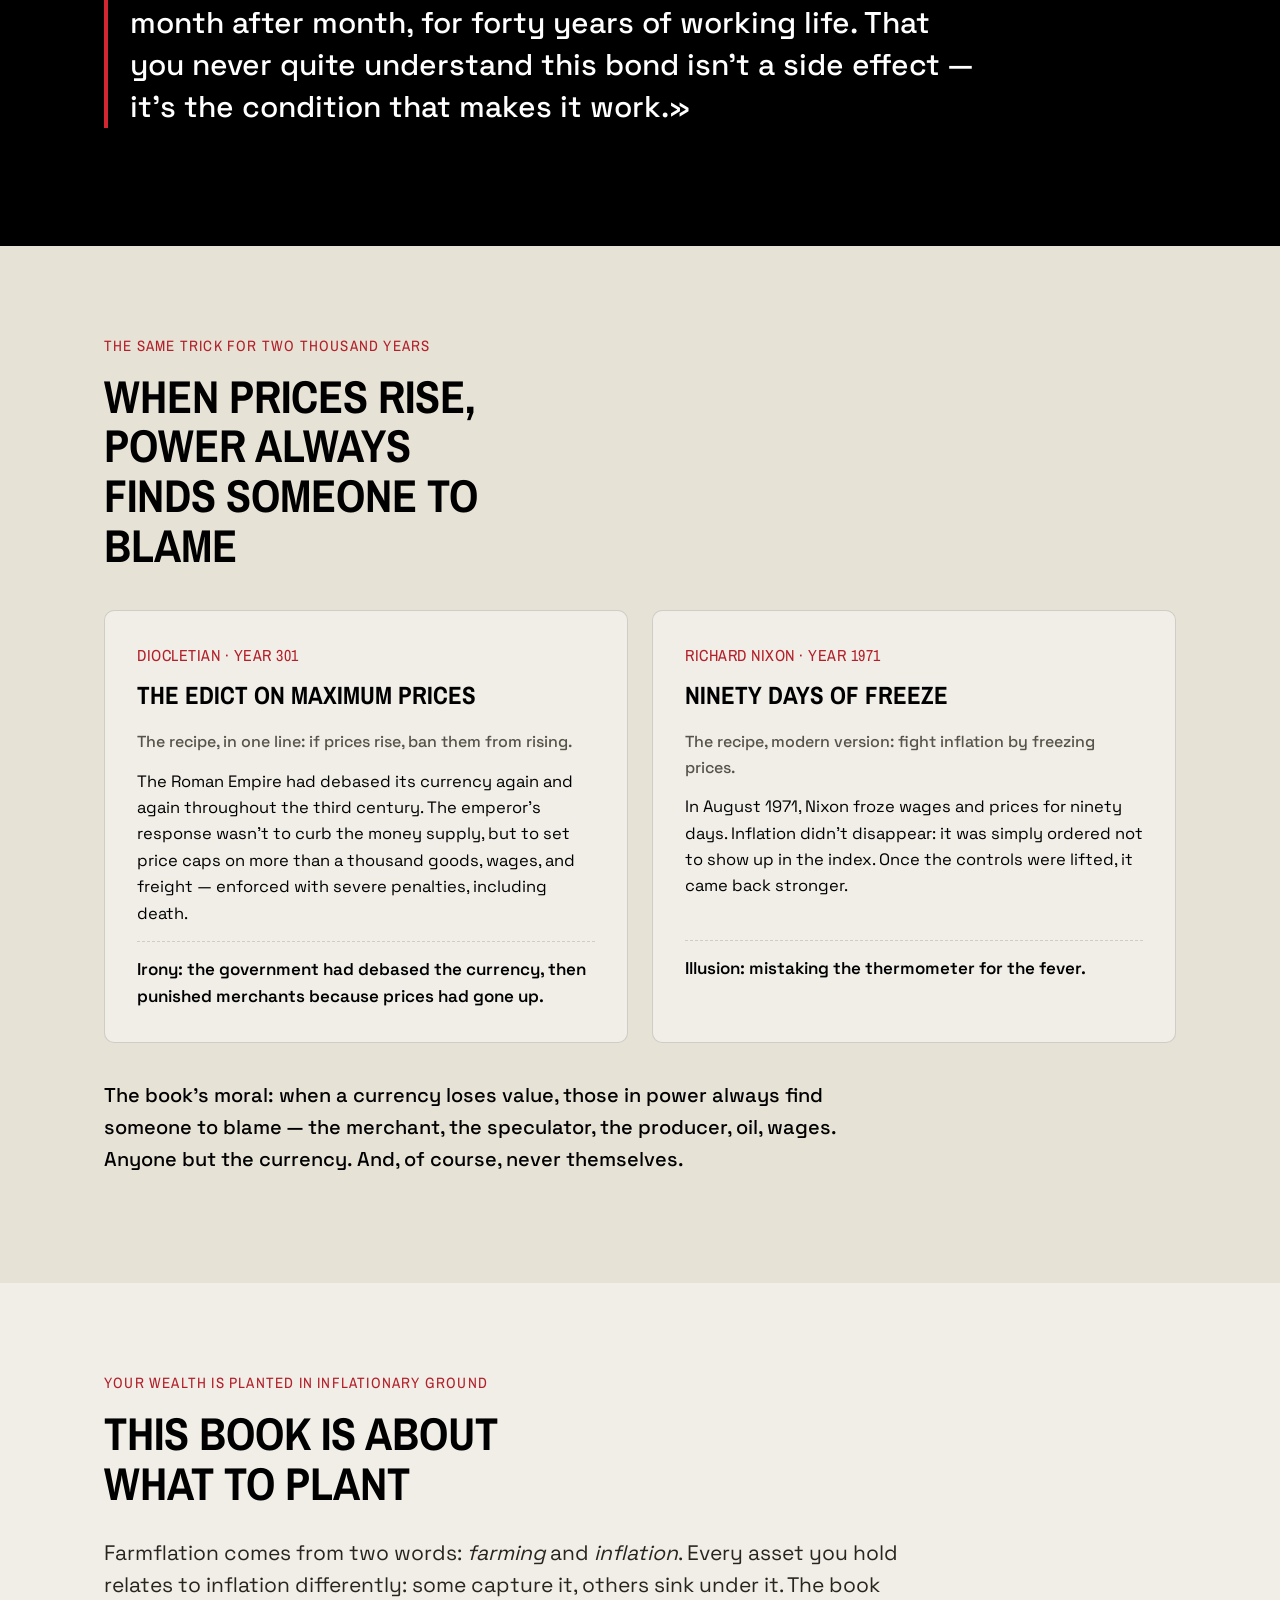
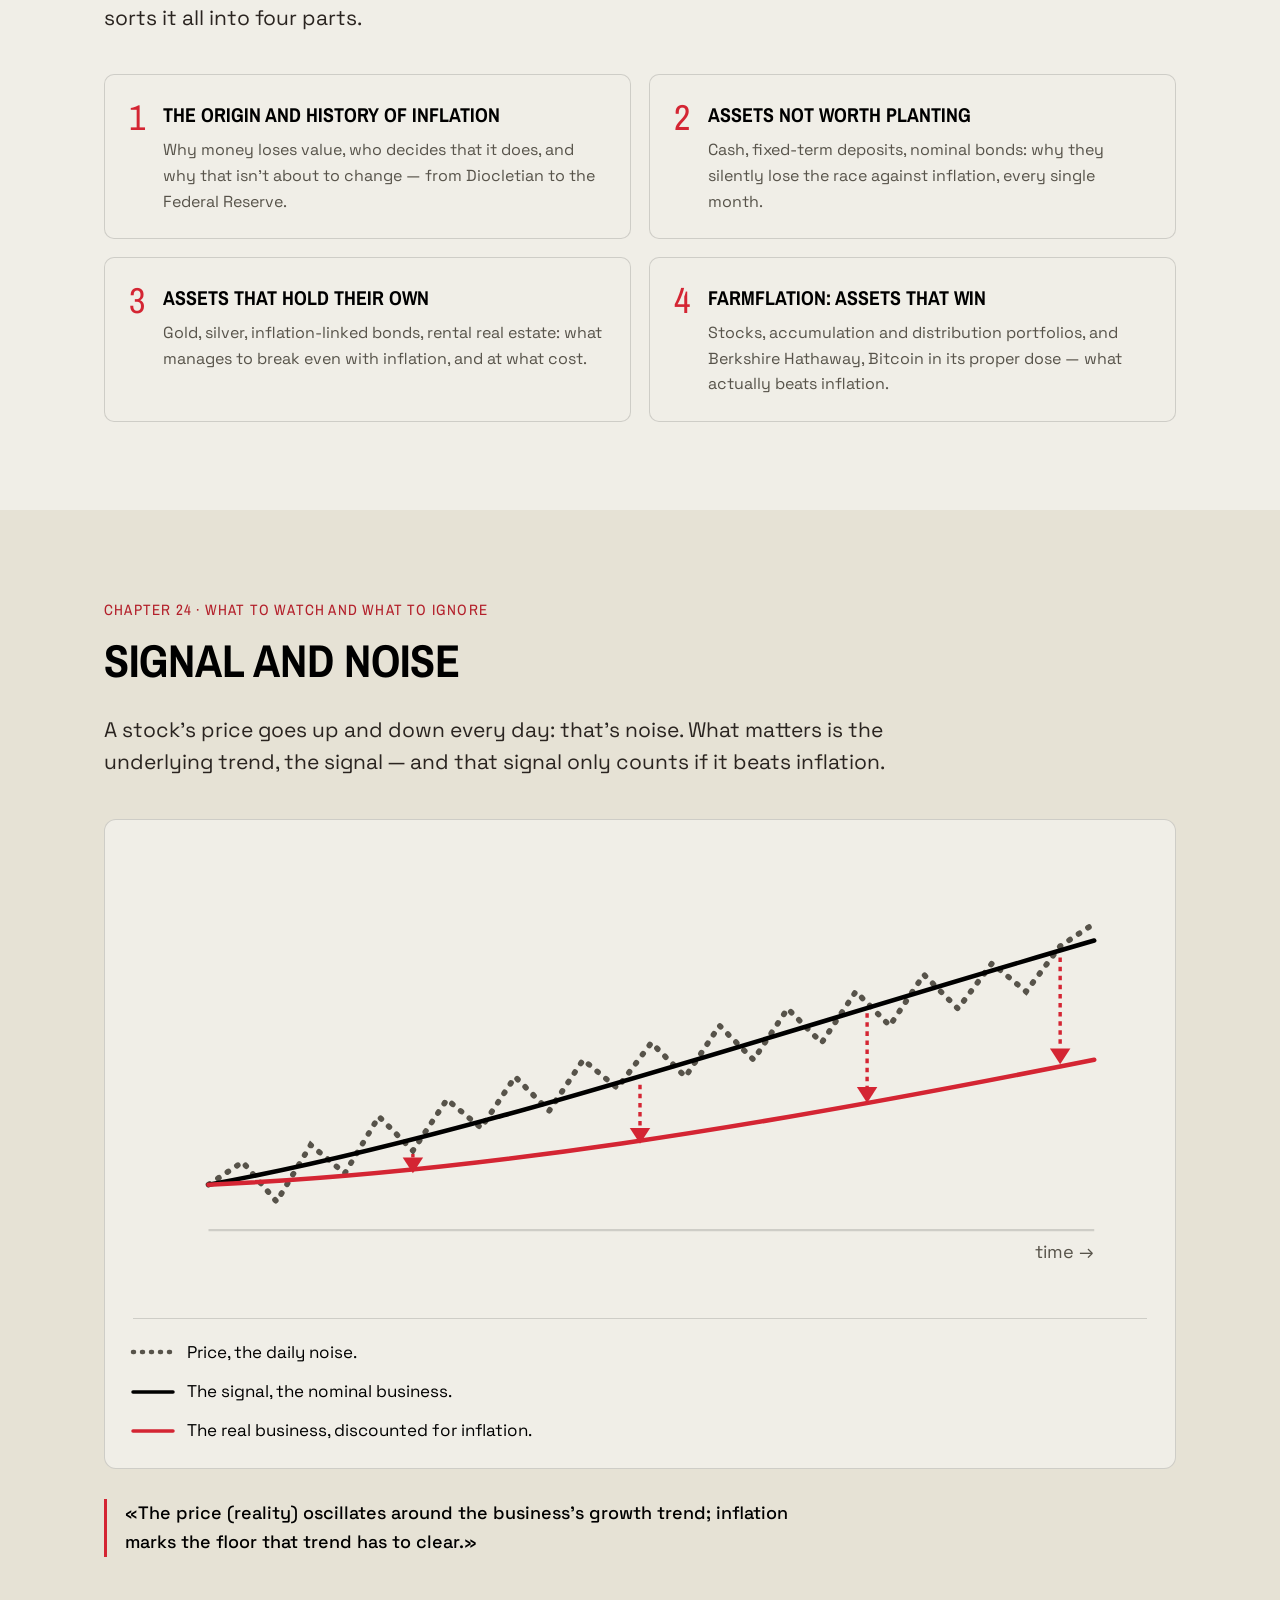
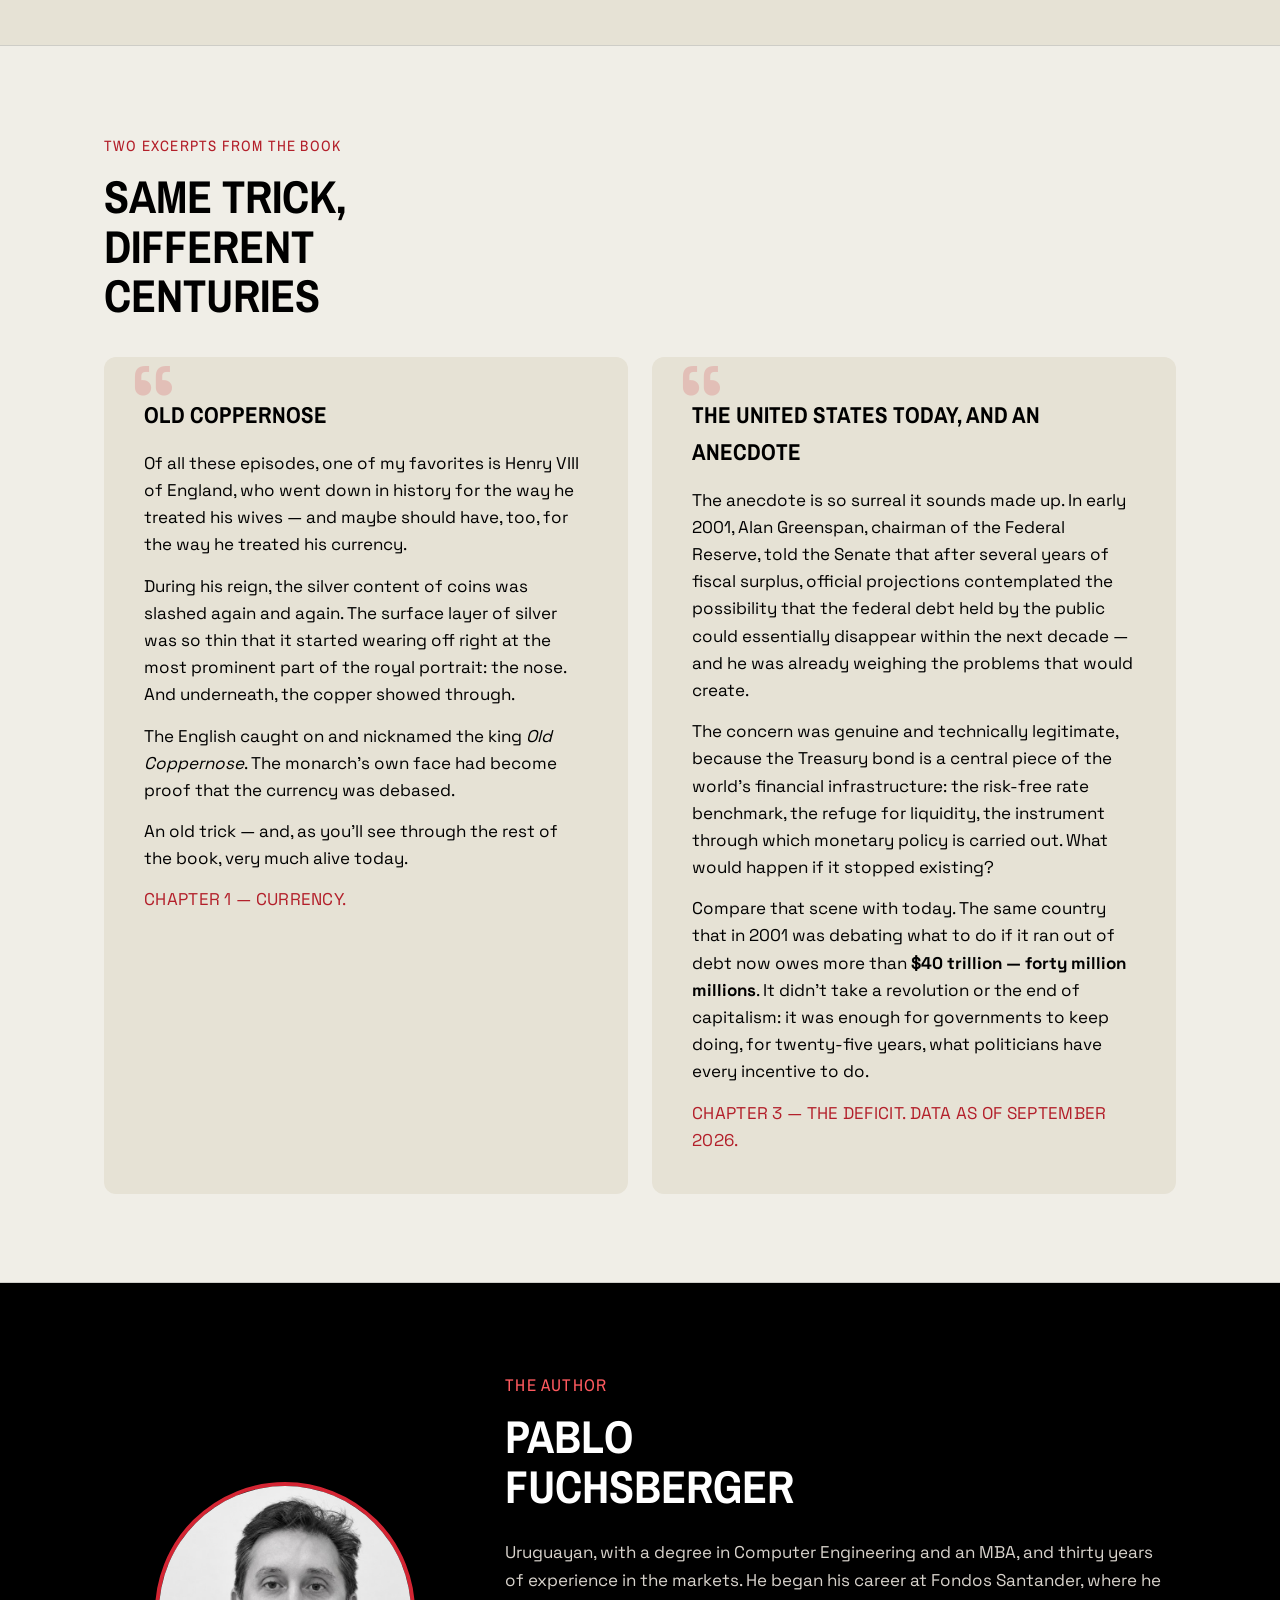
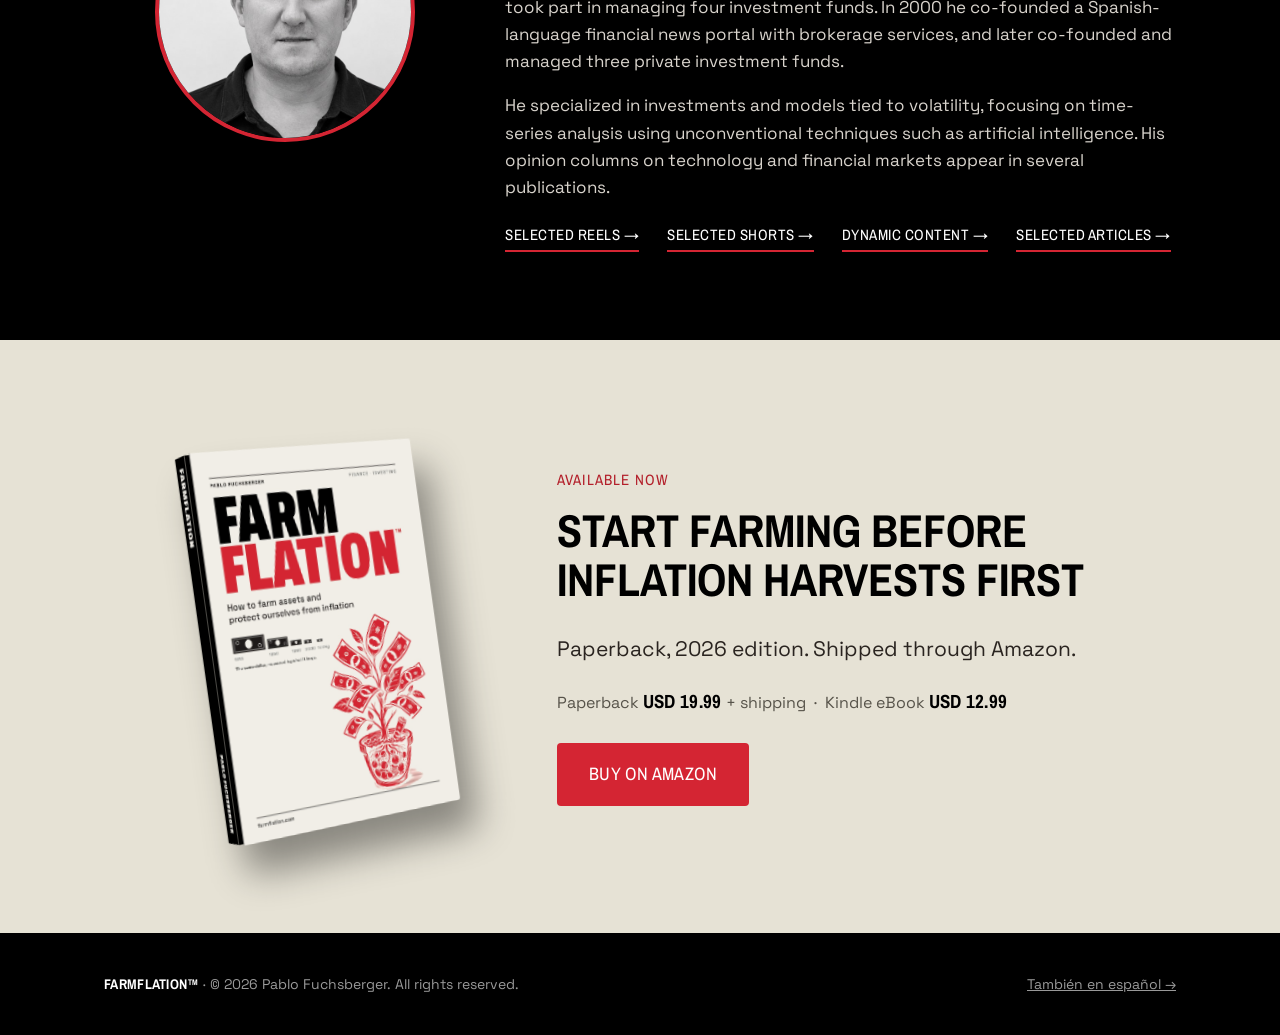
==== commit 90fbdbc2: "Agregar precio del eBook Kindle junto al de tapa blanda Co-Authored-By: Claude Sonnet 5 <noreply@ant" ====
--- a/index.html
+++ b/index.html
@@ -313,7 +313,7 @@
         <p class="section-label">Available now</p>
         <h2 class="section-title">Start farming before inflation harvests first</h2>
         <p class="lede">Paperback, 2026 edition. Shipped through Amazon.</p>
-        <p class="price-tag"><strong>USD 19.99</strong> + shipping</p>
+        <p class="price-tag">Paperback <strong>USD 19.99</strong> + shipping &nbsp;·&nbsp; Kindle eBook <strong>USD 12.99</strong></p>
         <div class="hero-actions">
           <a id="amazon-btn" href="https://www.amazon.com/s?k=Farmflation+Pablo+Fuchsberger&i=stripbooks" target="_blank" rel="noopener" class="btn btn-on-red">Buy on Amazon</a>
         </div>
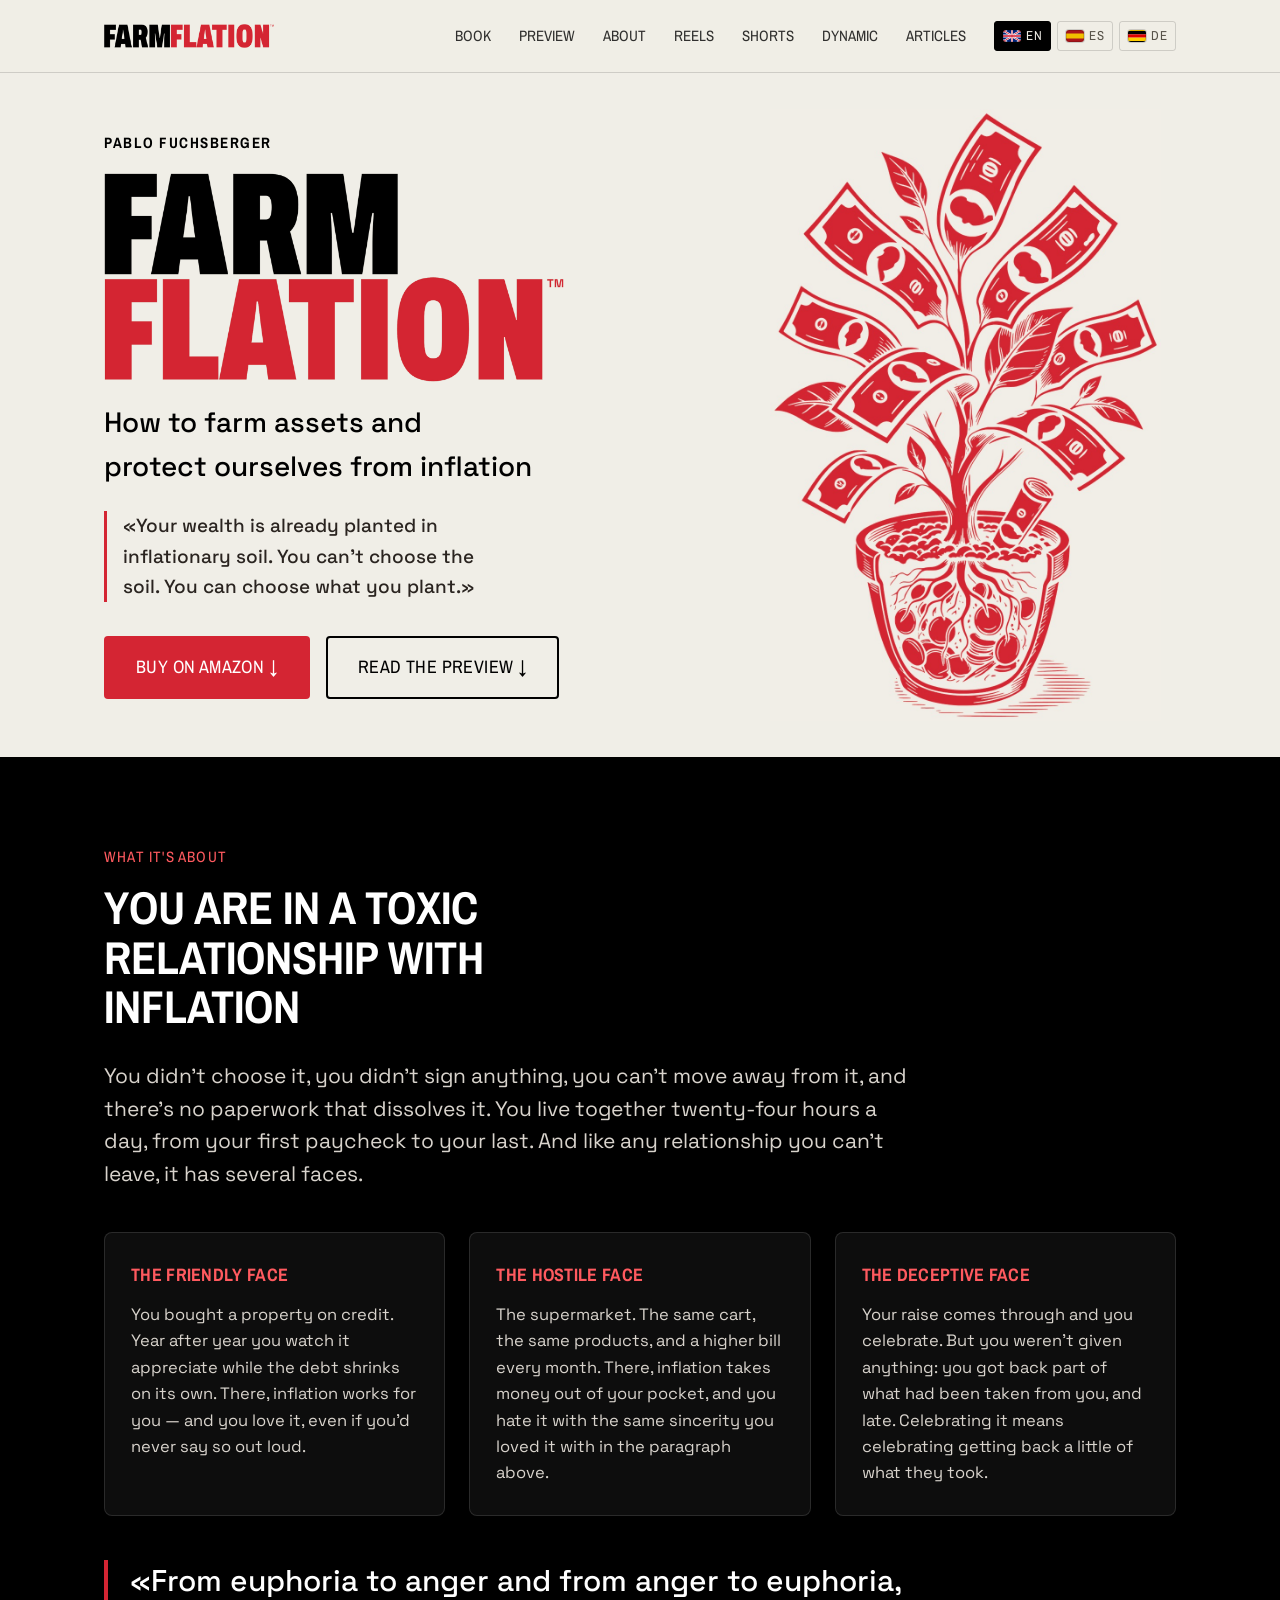
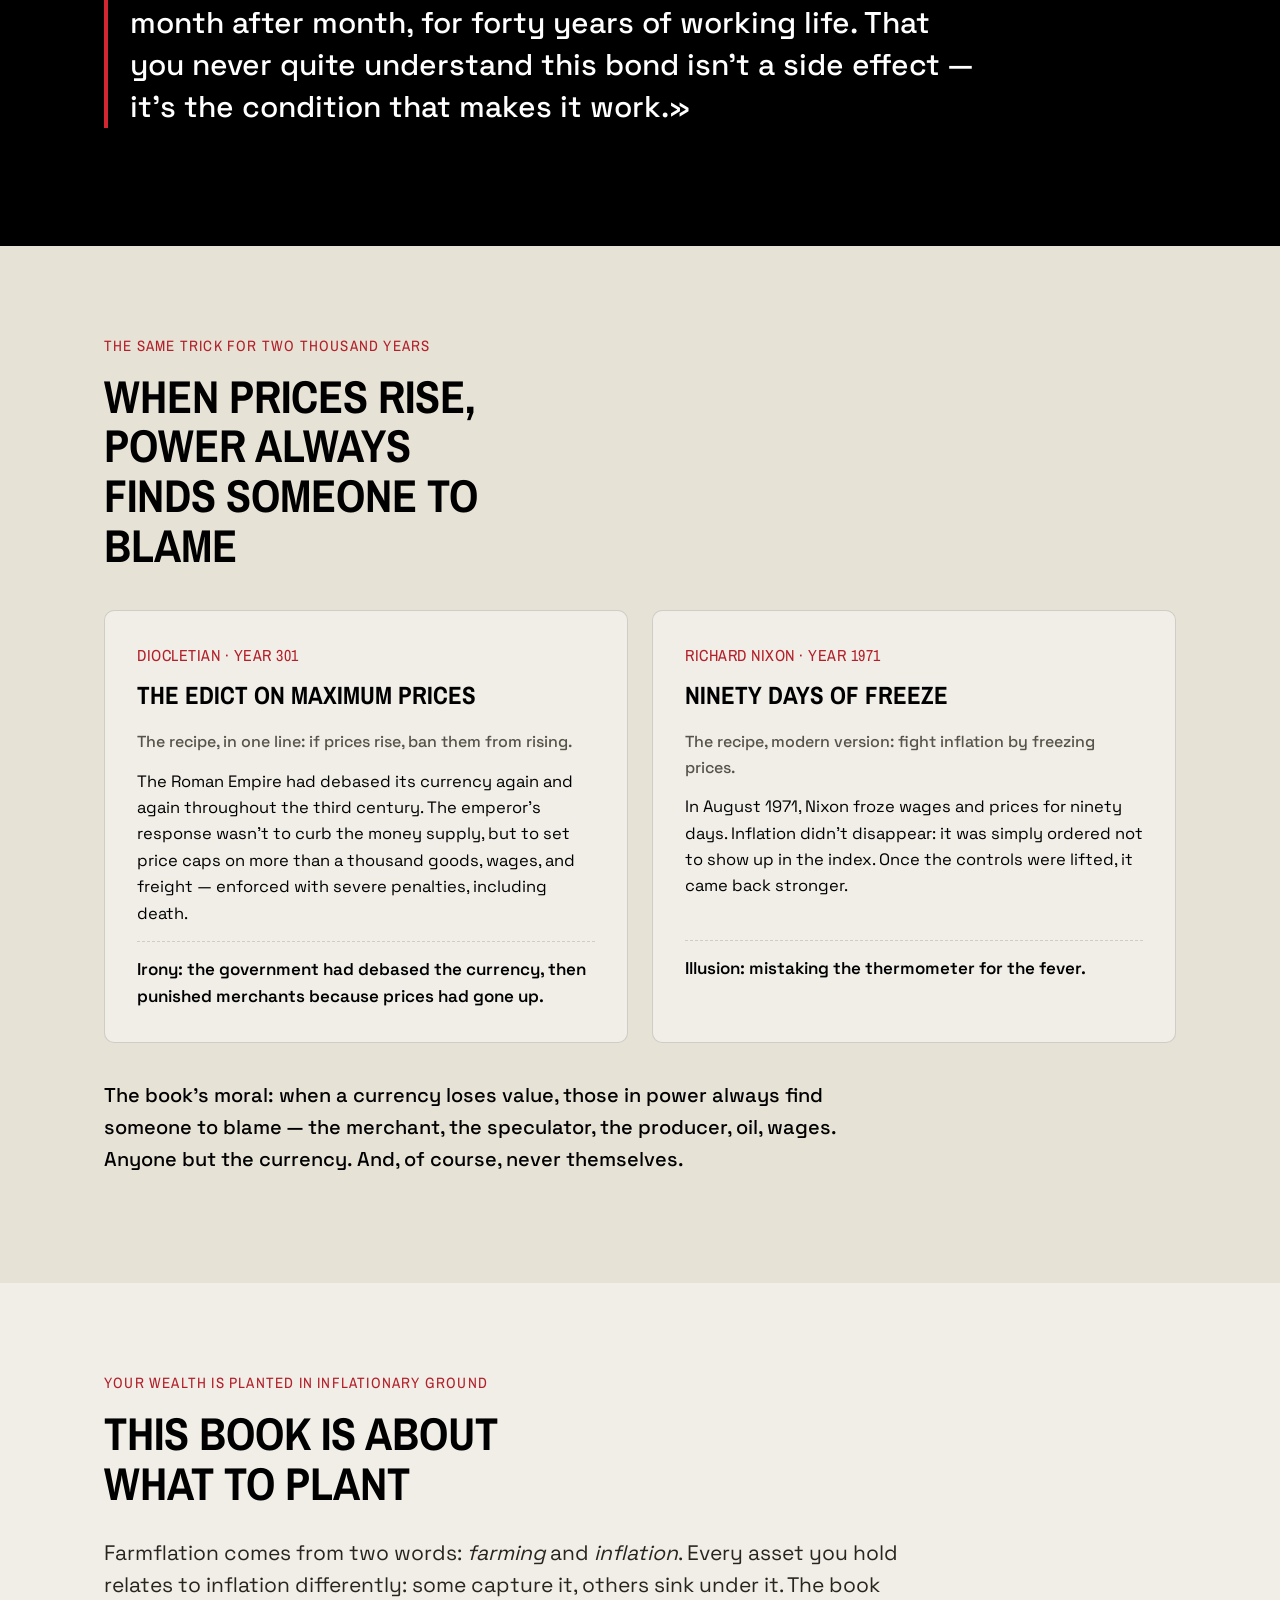
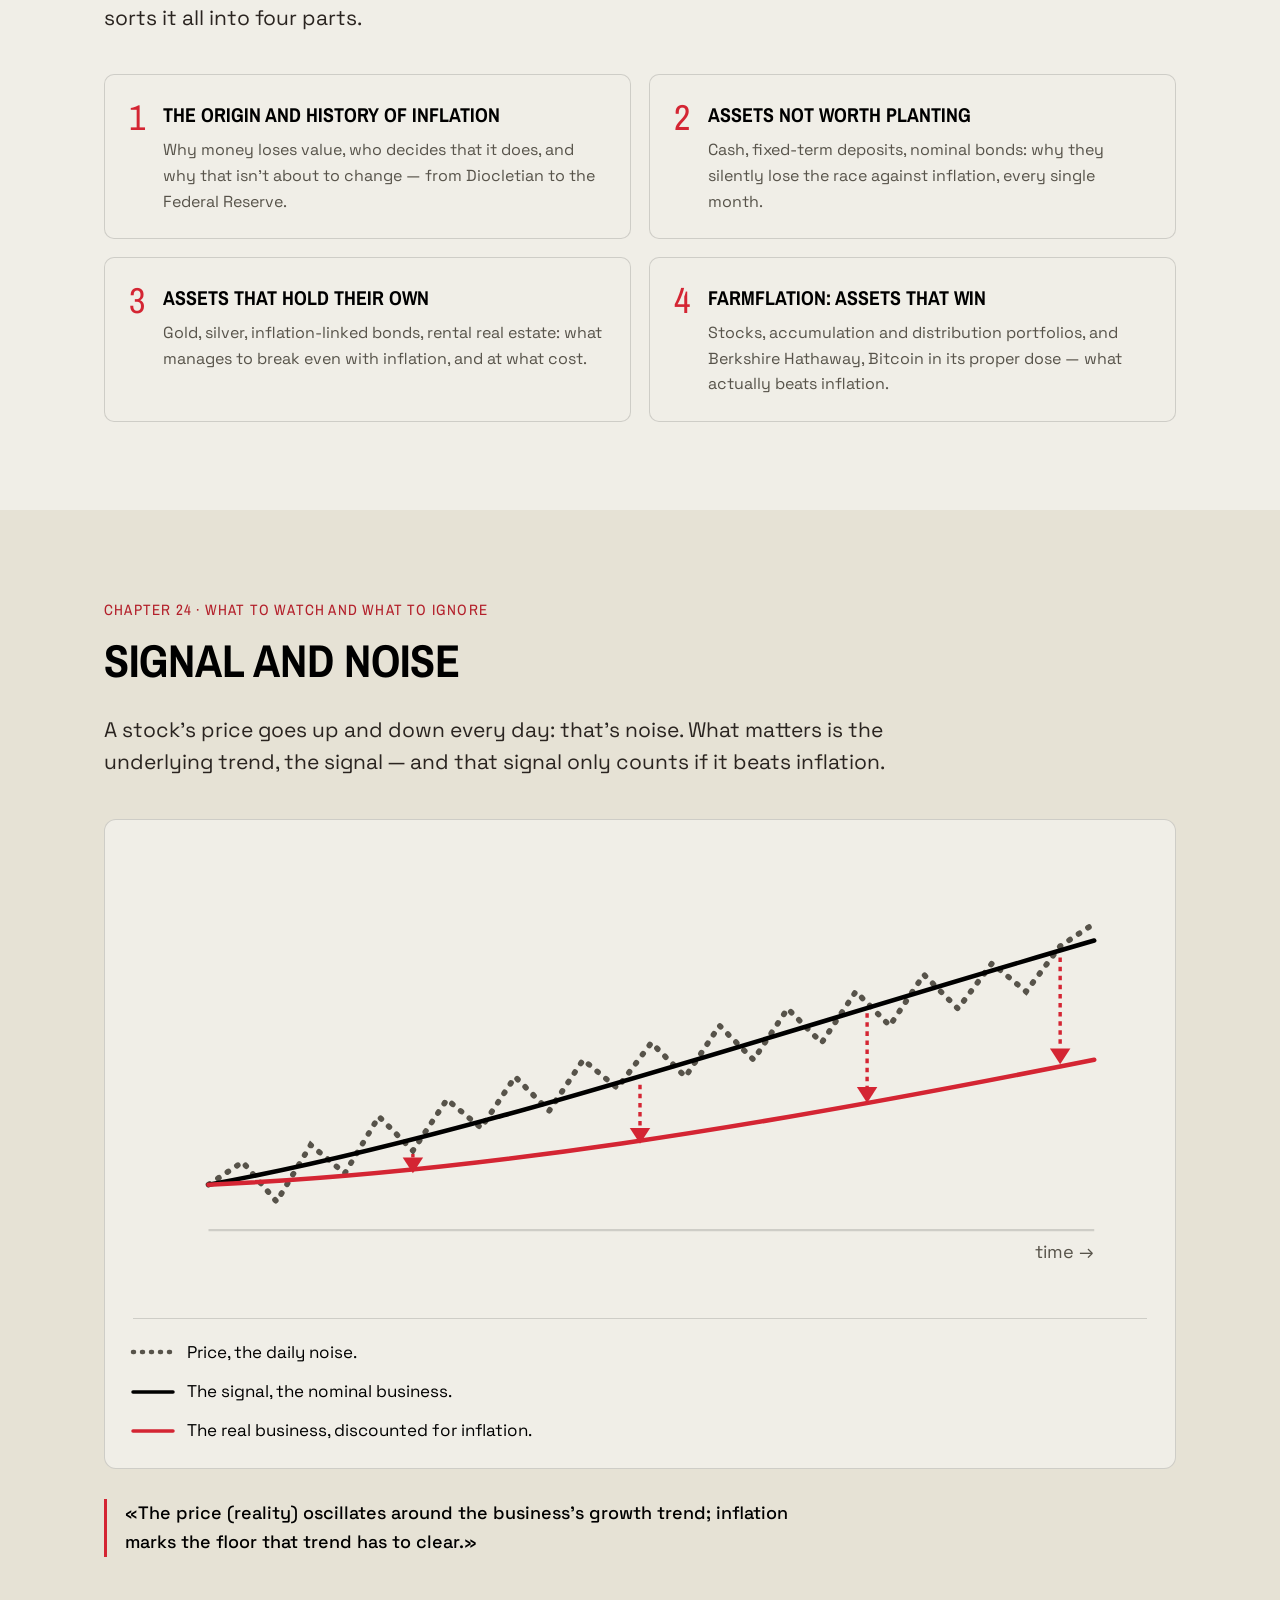
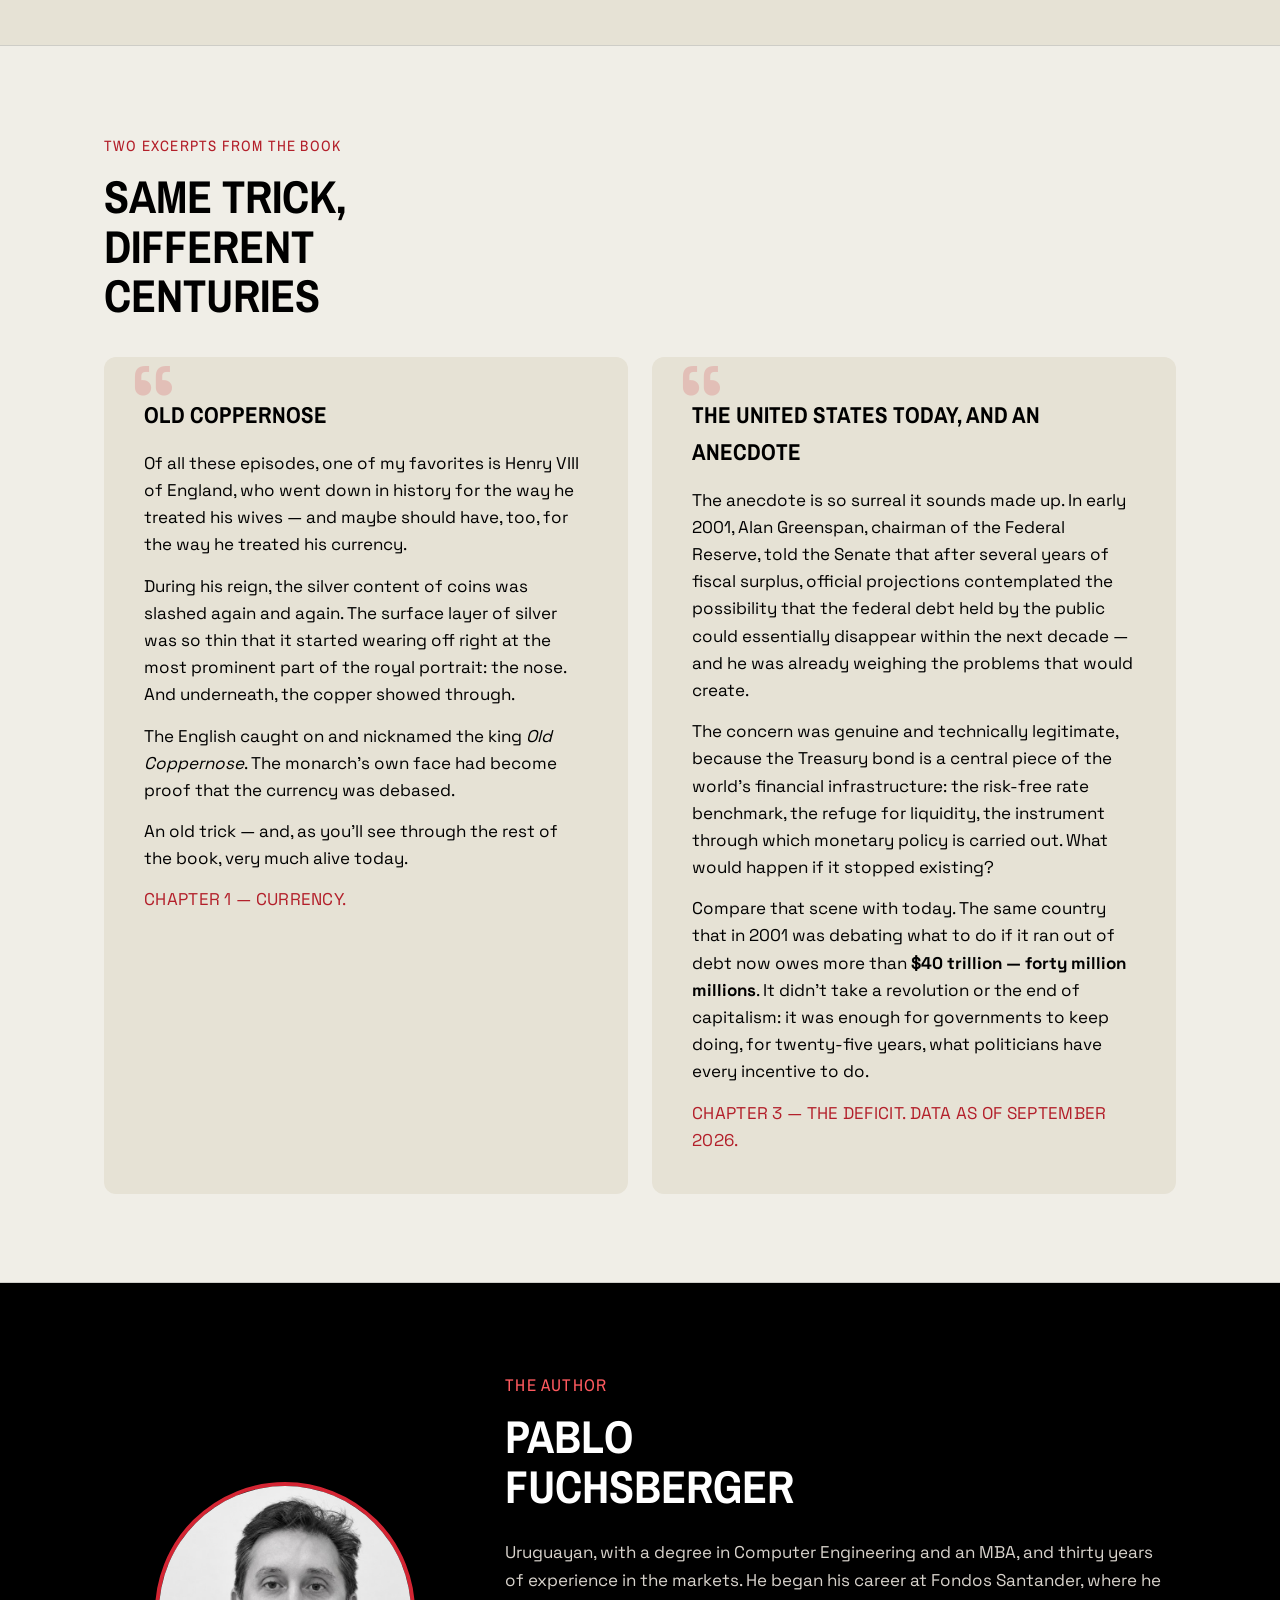
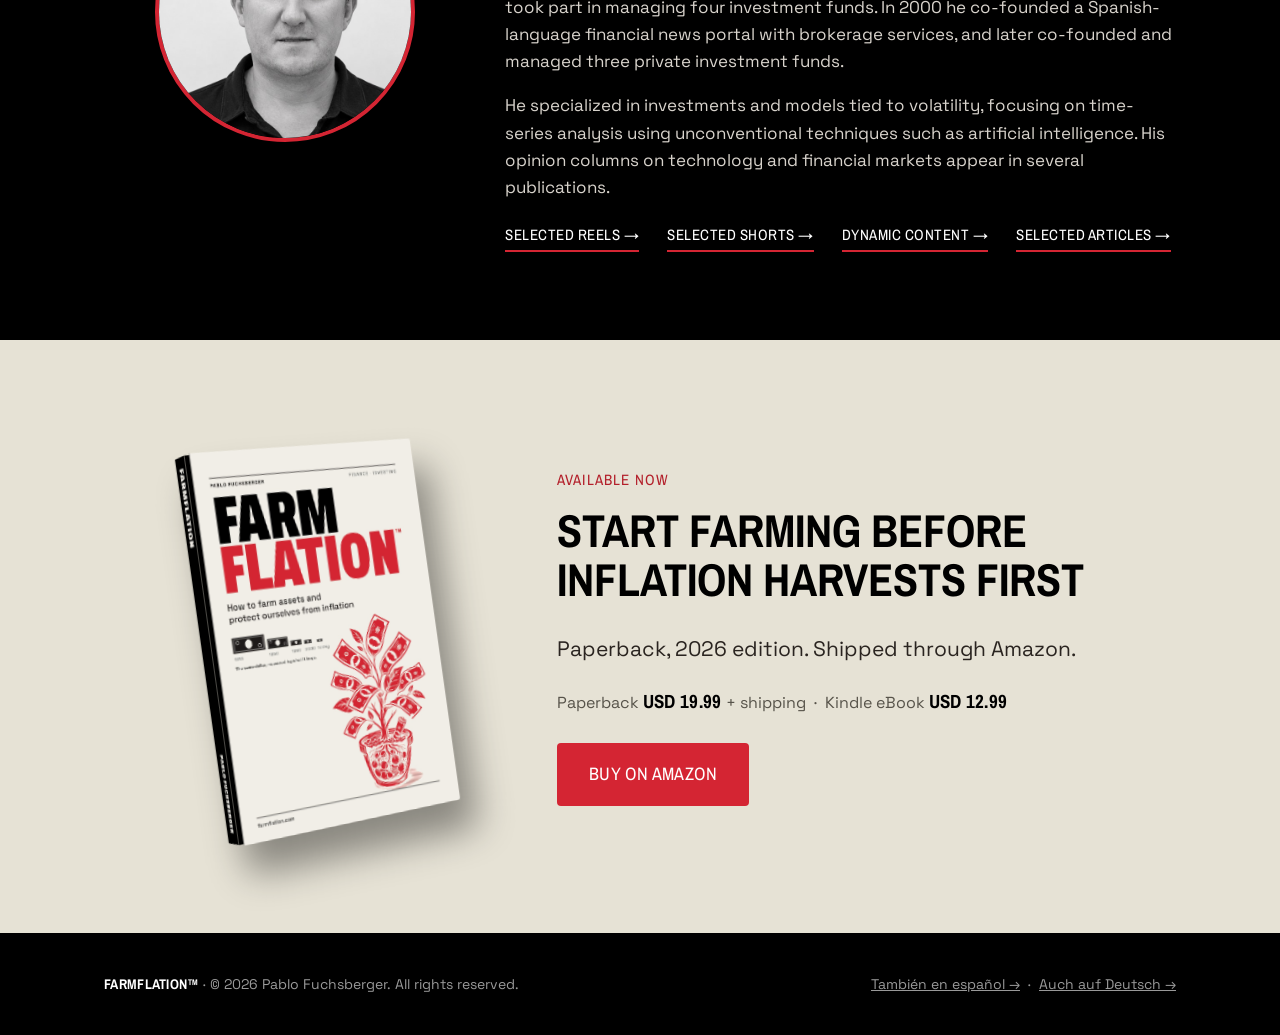
==== commit 2b10cb37: "Agregar version en aleman del sitio (/de/) Nuevas paginas de/index.html, de/artikel.html y de/dynami" ====
--- a/index.html
+++ b/index.html
@@ -9,6 +9,7 @@
 <link rel="canonical" href="https://farmflation.com/">
 <link rel="alternate" hreflang="en" href="https://farmflation.com/">
 <link rel="alternate" hreflang="es" href="https://farmflation.com/es/">
+<link rel="alternate" hreflang="de" href="https://farmflation.com/de/">
 <link rel="alternate" hreflang="x-default" href="https://farmflation.com/">
 
 <!-- Open Graph / Facebook / Instagram -->
@@ -38,7 +39,7 @@
 <link rel="preconnect" href="https://fonts.googleapis.com">
 <link rel="preconnect" href="https://fonts.gstatic.com" crossorigin>
 <link href="https://fonts.googleapis.com/css2?family=Archivo+Narrow:wght@400;500;600;700&family=Space+Grotesk:wght@400;500;600;700&display=swap" rel="stylesheet">
-<link rel="stylesheet" href="assets/css/style.css?v=41">
+<link rel="stylesheet" href="assets/css/style.css?v=42">
 
 <script type="application/ld+json">
 {
@@ -81,6 +82,7 @@
       <div class="lang-switch" aria-label="Language">
         <span class="active"><span class="flag-icon flag-gb"></span>EN</span>
         <a href="es/index.html"><span class="flag-icon flag-es"></span>ES</a>
+        <a href="de/index.html"><span class="flag-icon flag-de"></span>DE</a>
       </div>
     </nav>
   </div>
@@ -315,7 +317,7 @@
         <p class="lede">Paperback, 2026 edition. Shipped through Amazon.</p>
         <p class="price-tag">Paperback <strong>USD 19.99</strong> + shipping &nbsp;·&nbsp; Kindle eBook <strong>USD 12.99</strong></p>
         <div class="hero-actions">
-          <a id="amazon-btn" href="https://www.amazon.com/s?k=Farmflation+Pablo+Fuchsberger&i=stripbooks" target="_blank" rel="noopener" class="btn btn-on-red">Buy on Amazon</a>
+          <a id="amazon-btn" href="https://www.amazon.com/s?k=Farmflation+Pablo+Fuchsberger+paperback&i=stripbooks" target="_blank" rel="noopener" class="btn btn-on-red">Buy on Amazon</a>
         </div>
       </div>
     </div>
@@ -326,7 +328,7 @@
 <footer class="site-footer">
   <div class="wrap">
     <span><strong>Farmflation™</strong> · © 2026 Pablo Fuchsberger. All rights reserved.</span>
-    <span><a href="es/index.html" style="color:inherit;">También en español →</a></span>
+    <span><a href="es/index.html" style="color:inherit;">También en español →</a> &nbsp;·&nbsp; <a href="de/index.html" style="color:inherit;">Auch auf Deutsch →</a></span>
   </div>
 </footer>
 
--- a/assets/css/style.css
+++ b/assets/css/style.css
@@ -202,6 +202,9 @@
 .flag-es {
   background-image: url("data:image/svg+xml,%3Csvg xmlns='http://www.w3.org/2000/svg' viewBox='0 0 60 36'%3E%3Crect width='60' height='36' fill='%23AA151B'/%3E%3Crect y='9' width='60' height='18' fill='%23F1BF00'/%3E%3C/svg%3E");
 }
+.flag-de {
+  background-image: url("data:image/svg+xml,%3Csvg xmlns='http://www.w3.org/2000/svg' viewBox='0 0 60 36'%3E%3Crect width='60' height='12' fill='%23000'/%3E%3Crect y='12' width='60' height='12' fill='%23DD0000'/%3E%3Crect y='24' width='60' height='12' fill='%23FFCE00'/%3E%3C/svg%3E");
+}
 
 /* ---------- Hero ---------- */
 .hero {
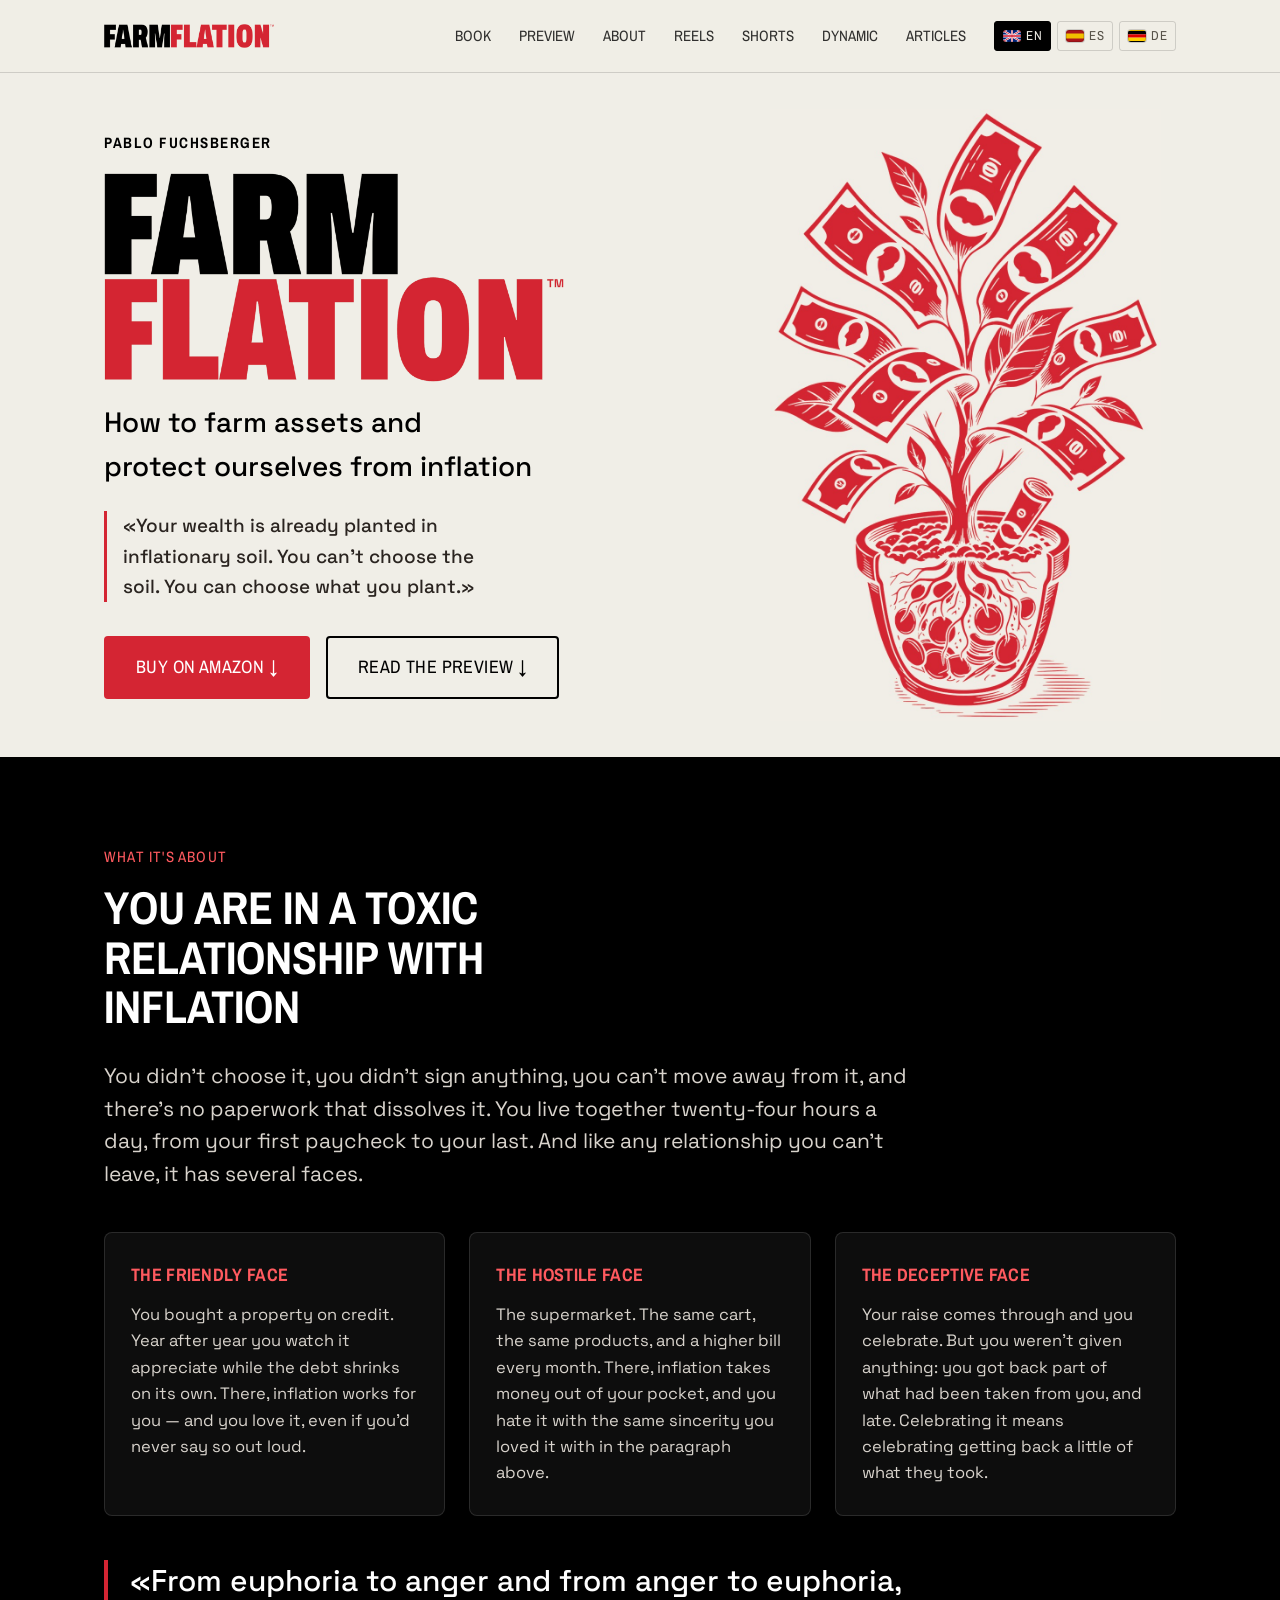
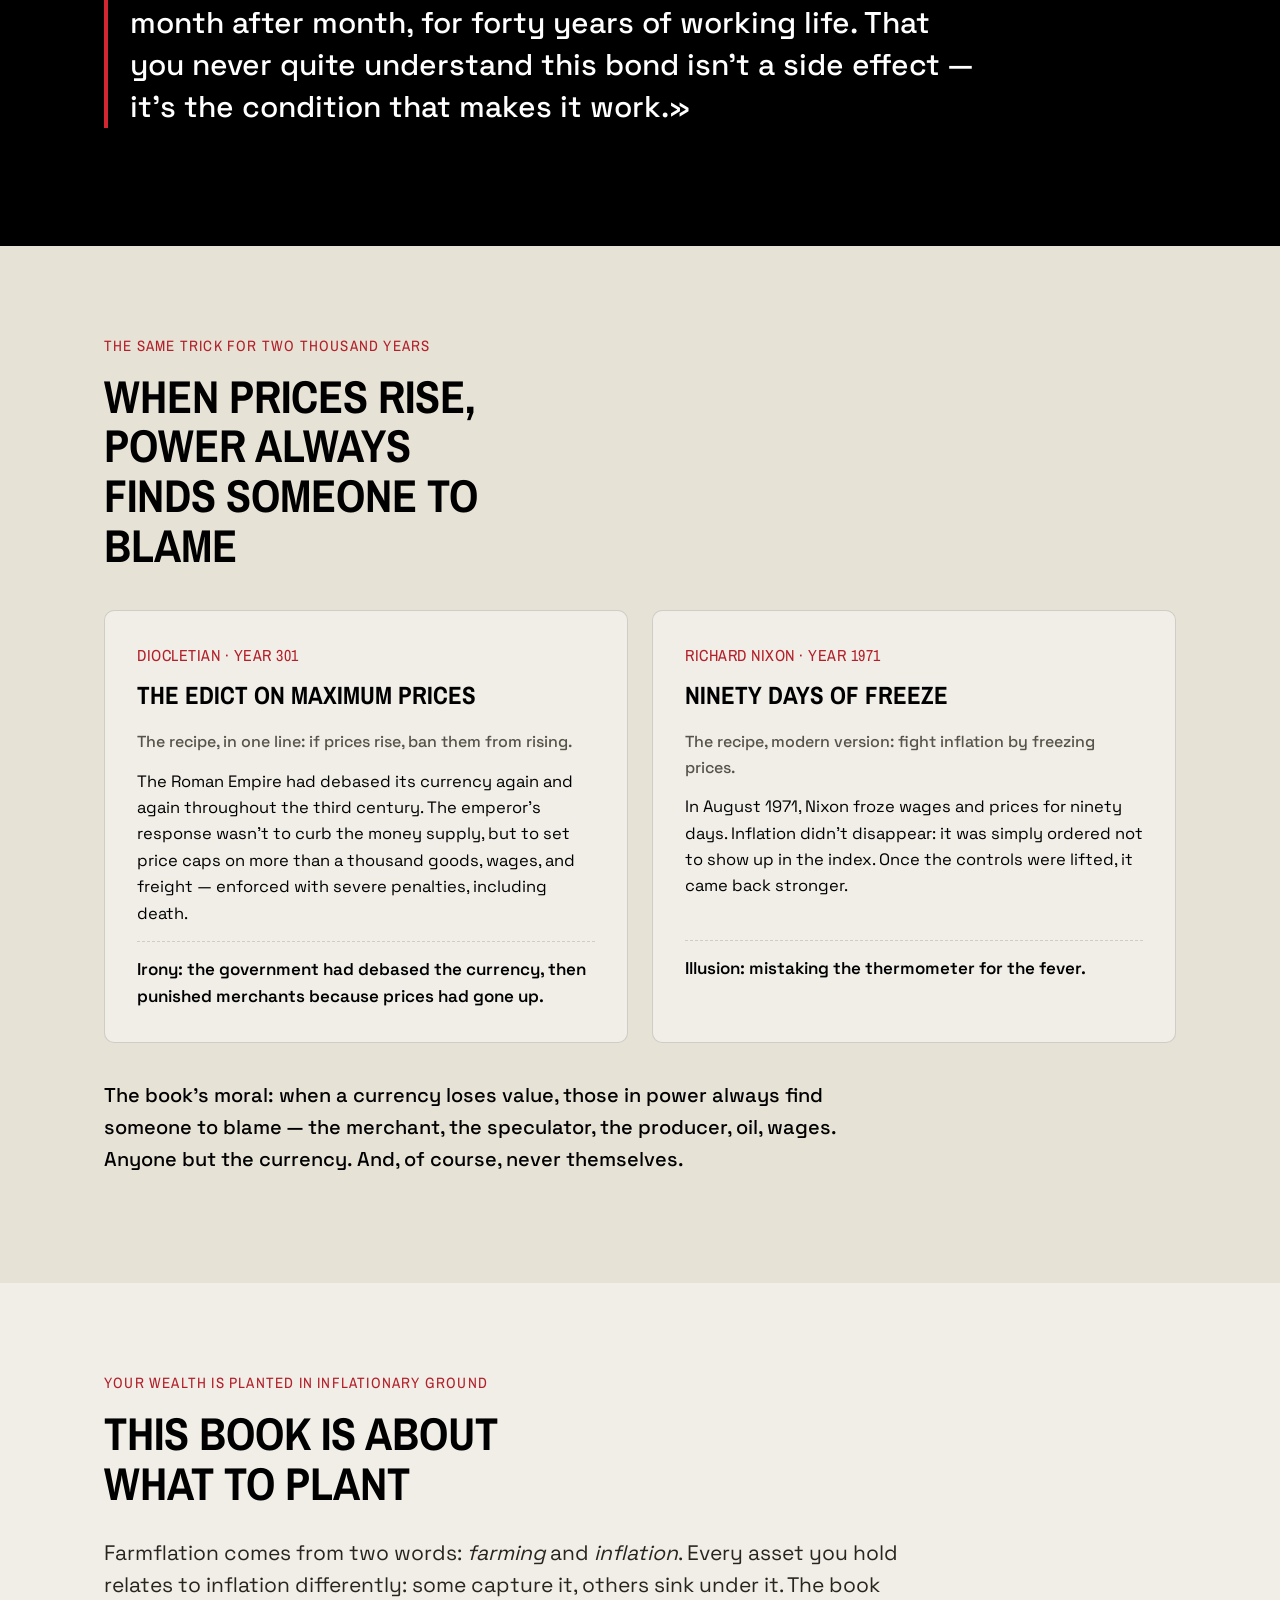
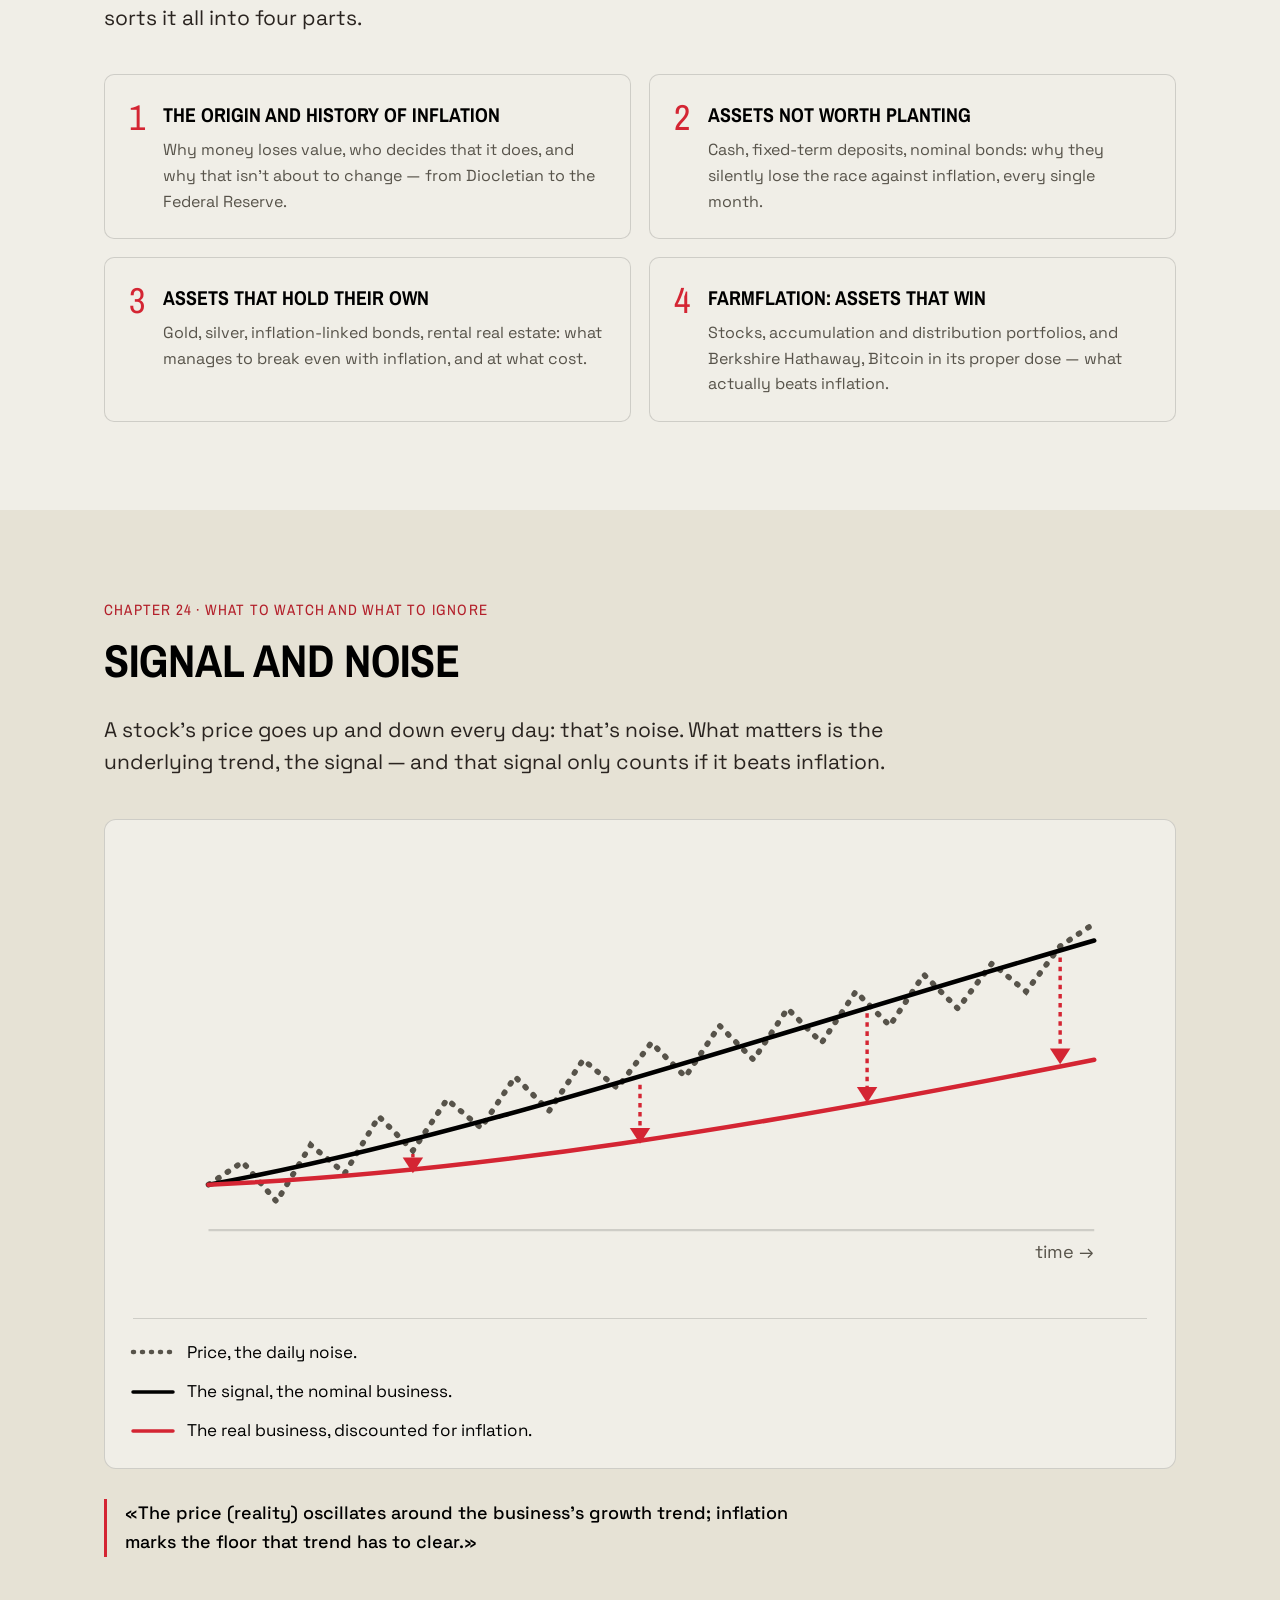
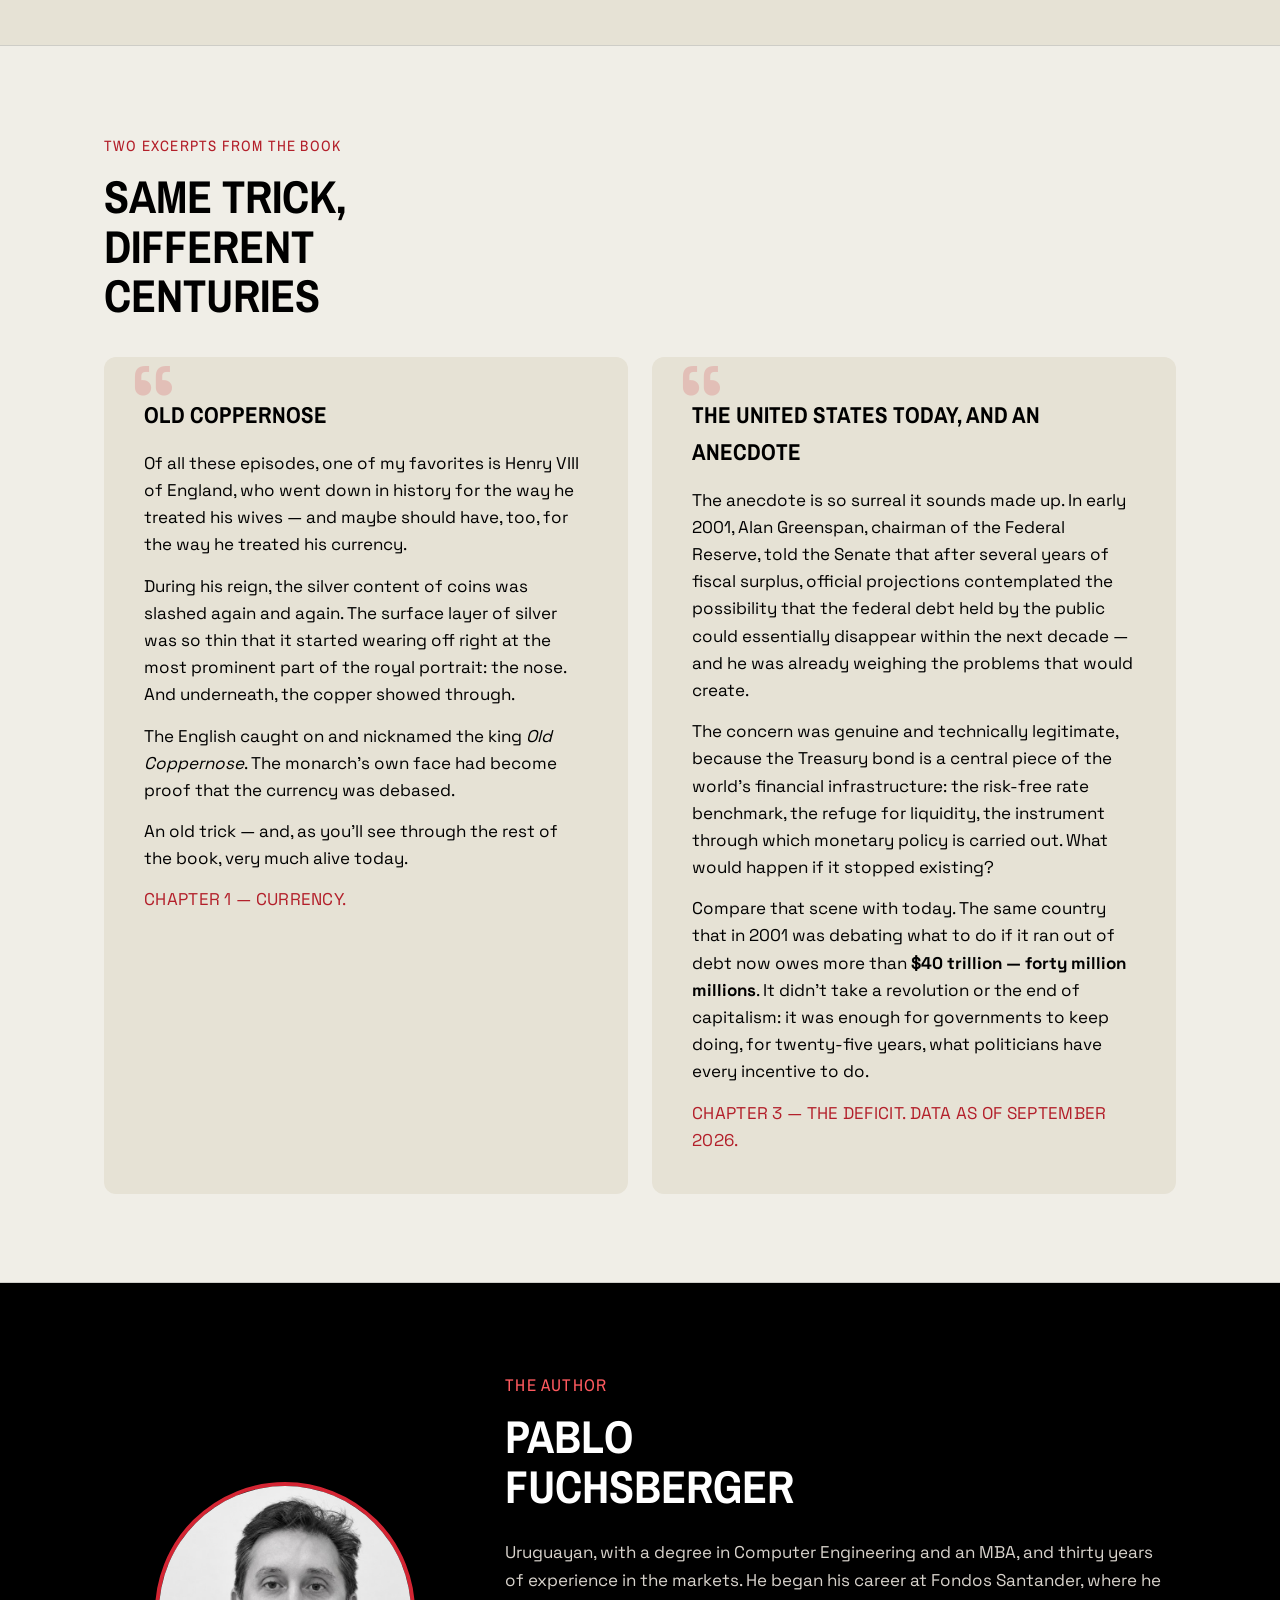
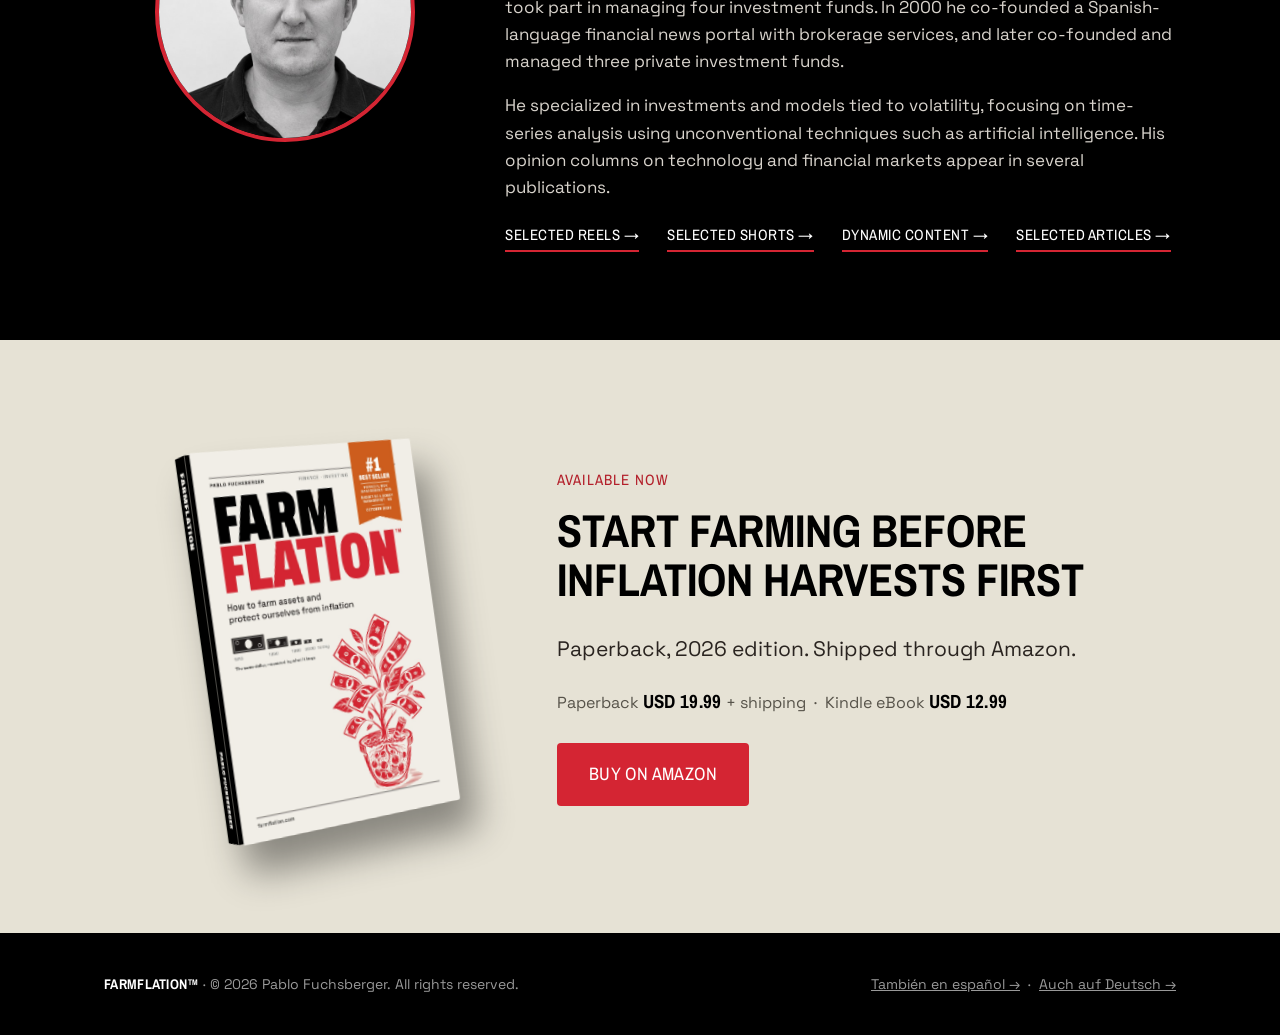
==== commit c0dd93d2: "Usar la tapa bestseller en el libro 3D de EN y ES Co-Authored-By: Claude Opus 5.5 <noreply@anthropic" ====
--- a/index.html
+++ b/index.html
@@ -306,8 +306,8 @@
       <div>
         <div class="book-3d" role="img" aria-label="Cover of the book Farmflation, by Pablo Fuchsberger">
           <div class="book-3d-inner">
-            <div class="book-3d-face book-3d-spine" style="background-image:url('assets/img/book-cover-en-spine.jpg')"></div>
-            <div class="book-3d-face book-3d-cover" style="background-image:url('assets/img/book-cover-en.jpg')"></div>
+            <div class="book-3d-face book-3d-spine" style="background-image:url('assets/img/book-cover-en-spine.jpg?v=2')"></div>
+            <div class="book-3d-face book-3d-cover" style="background-image:url('assets/img/book-cover-en.jpg?v=2')"></div>
           </div>
         </div>
       </div>
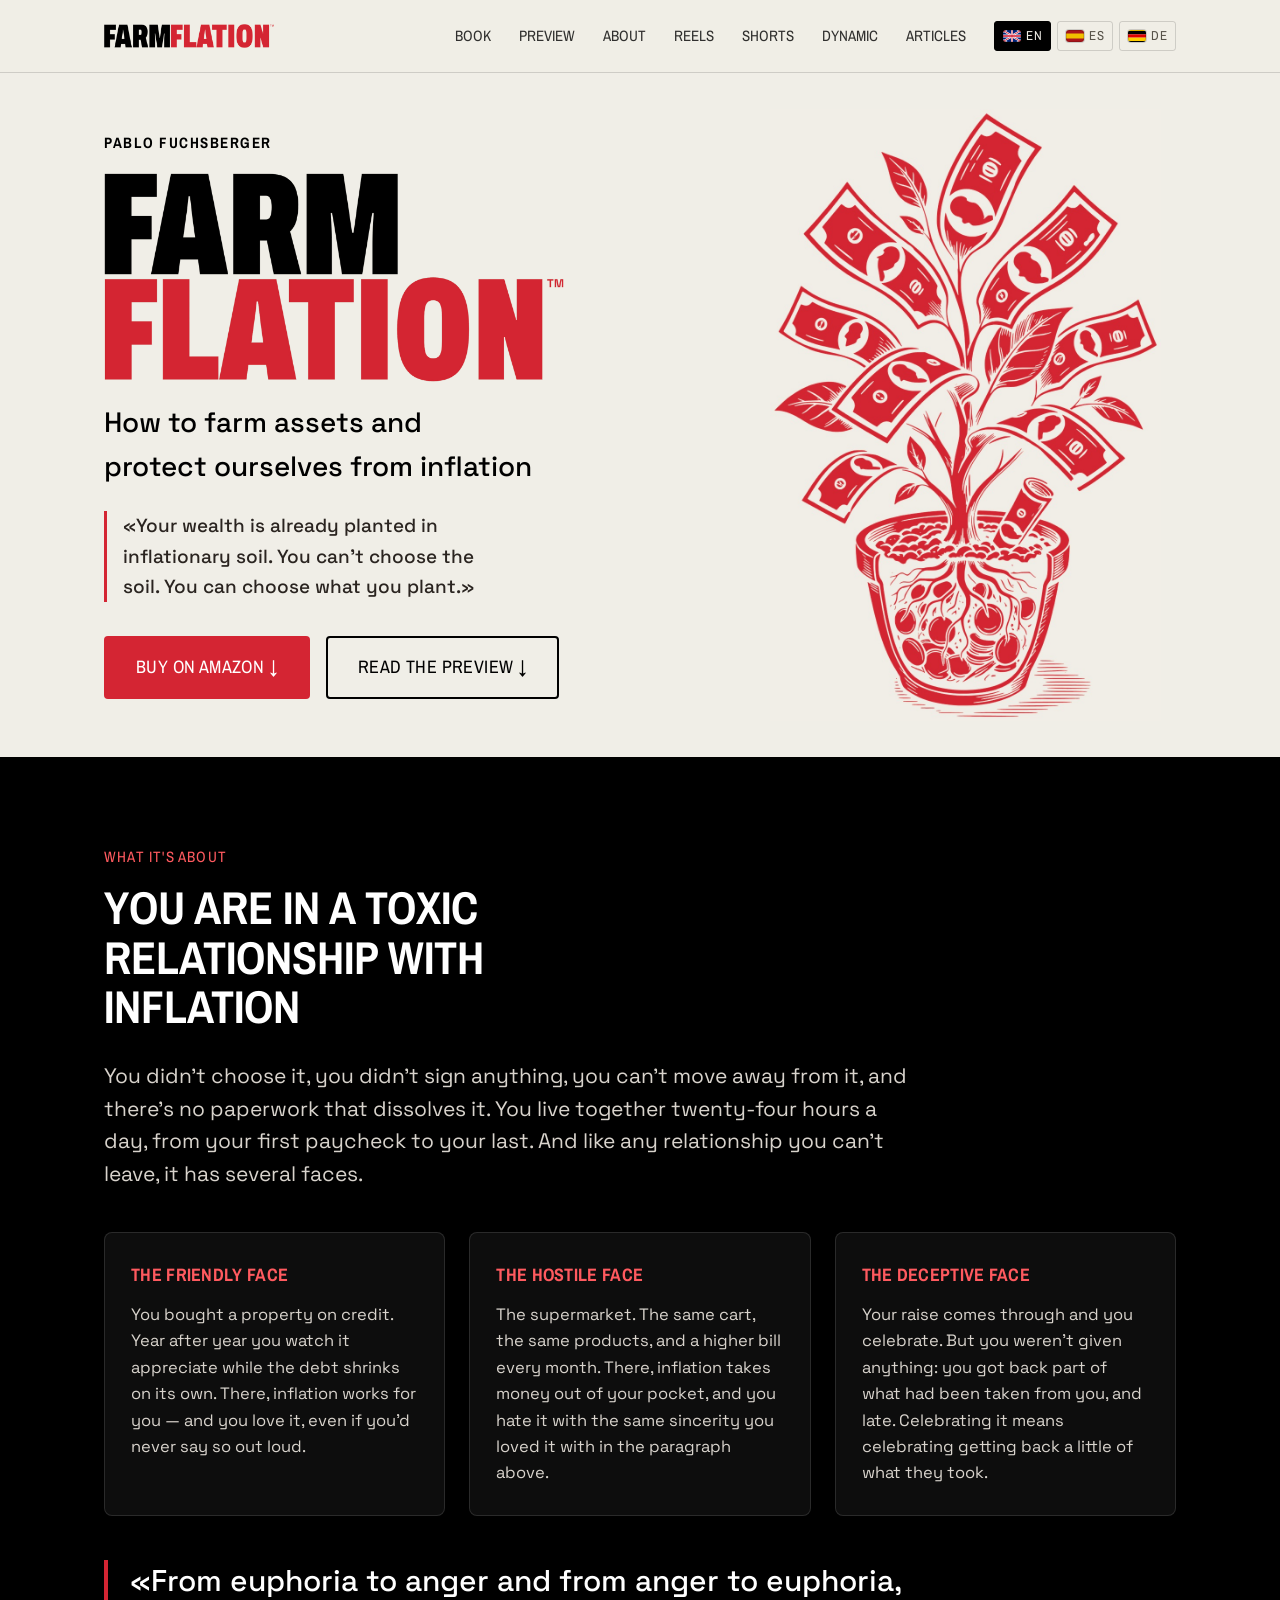
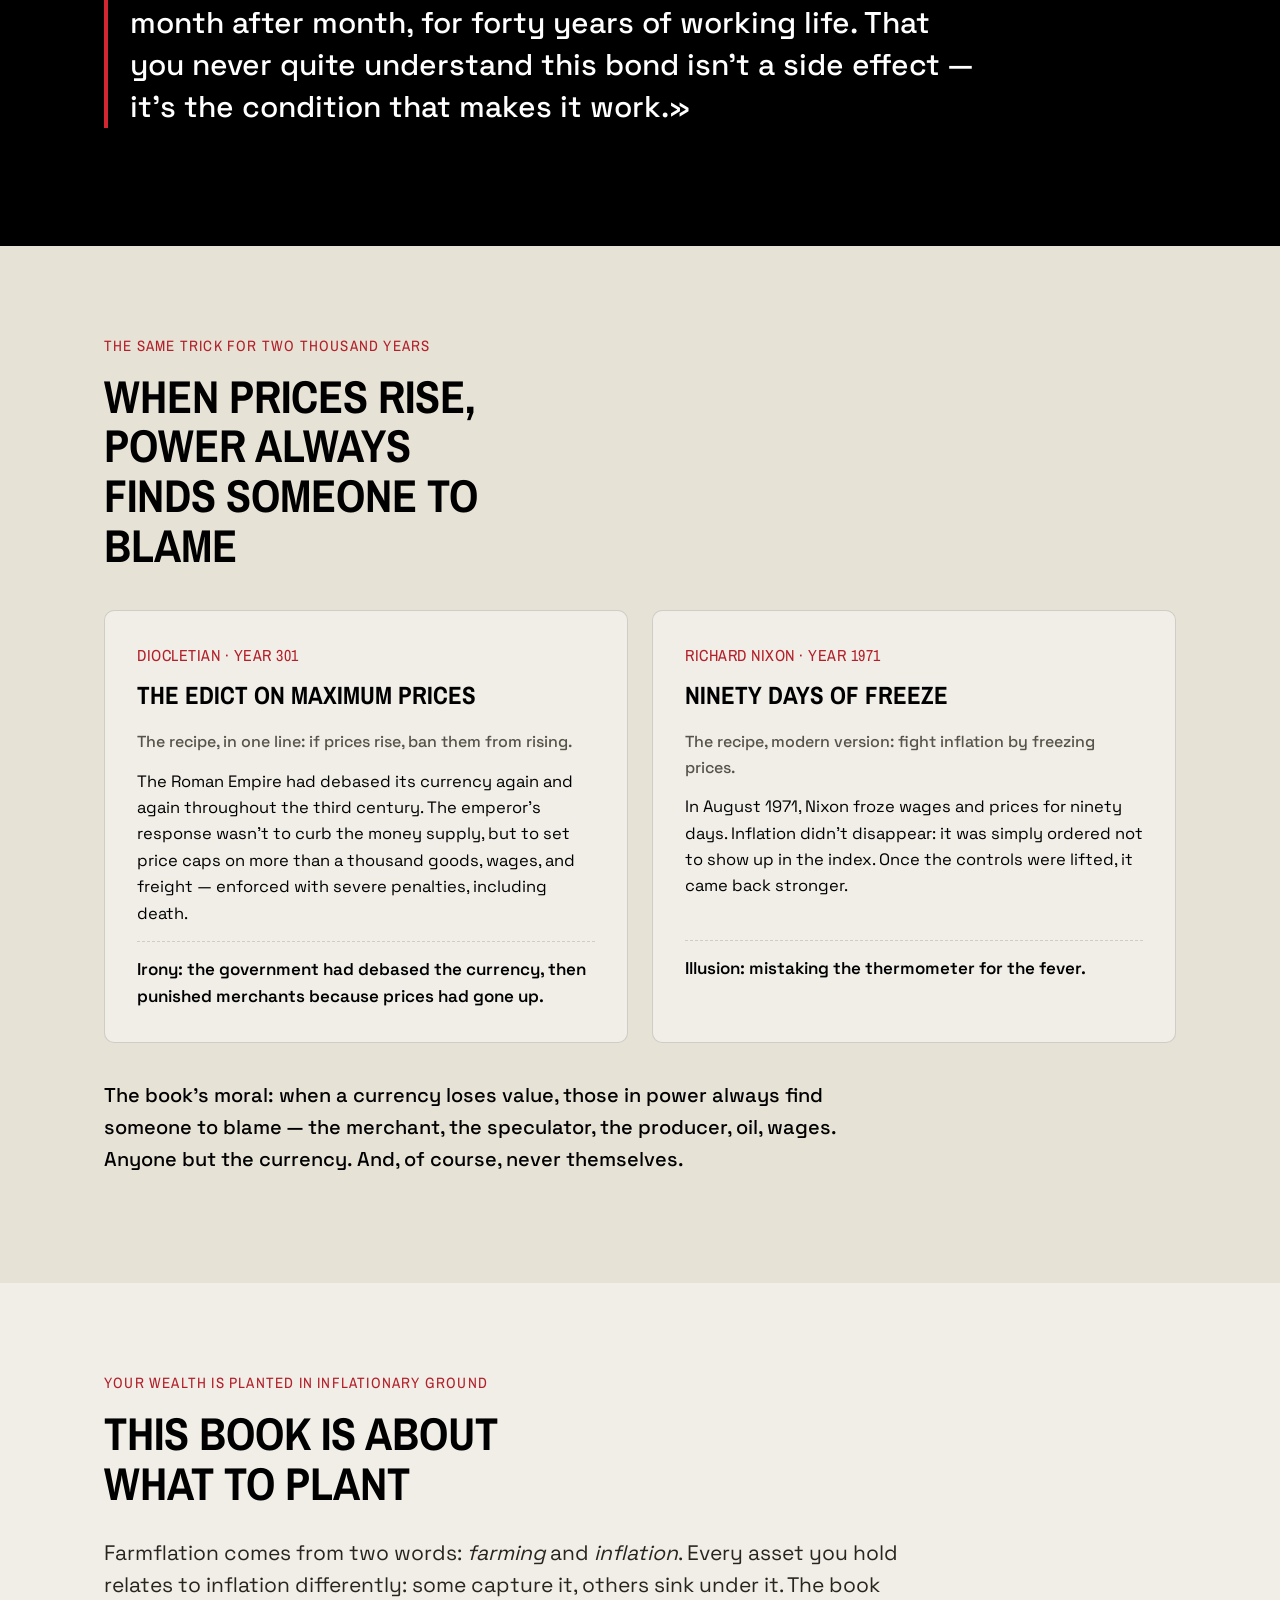
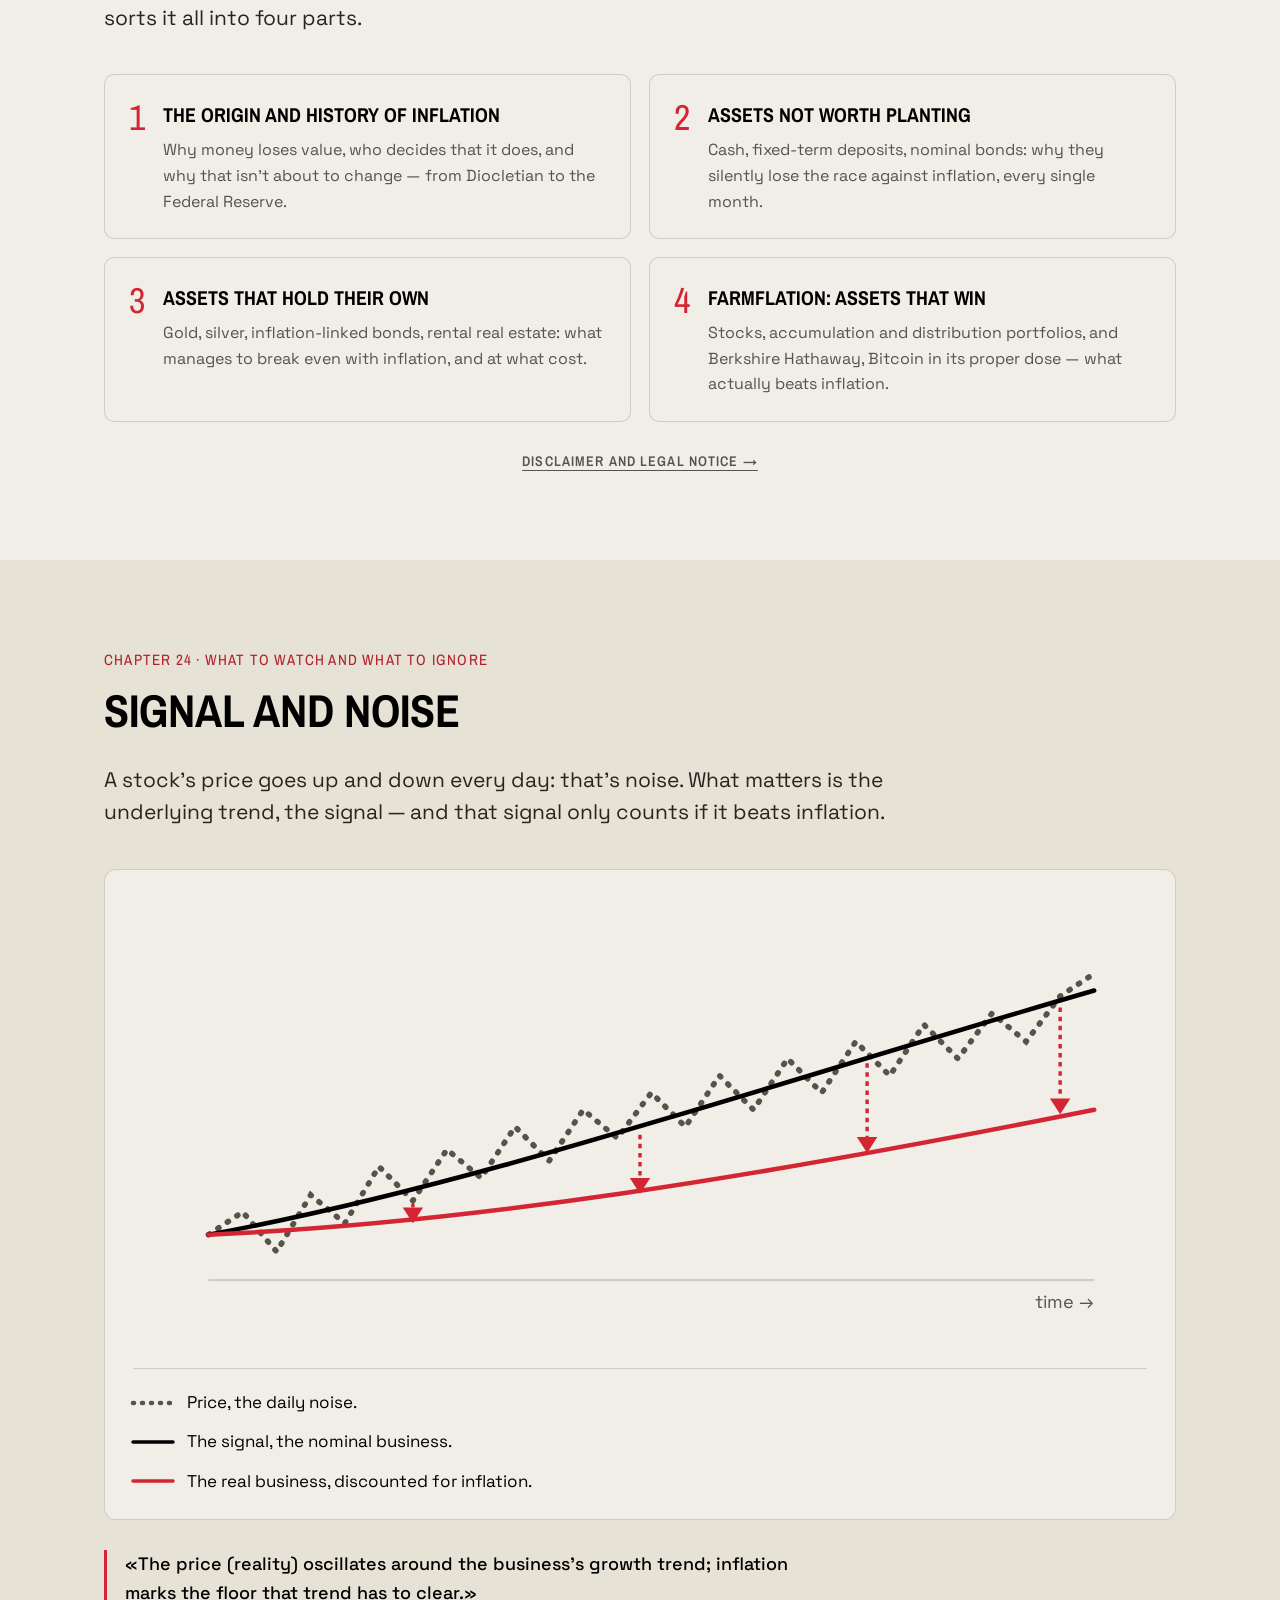
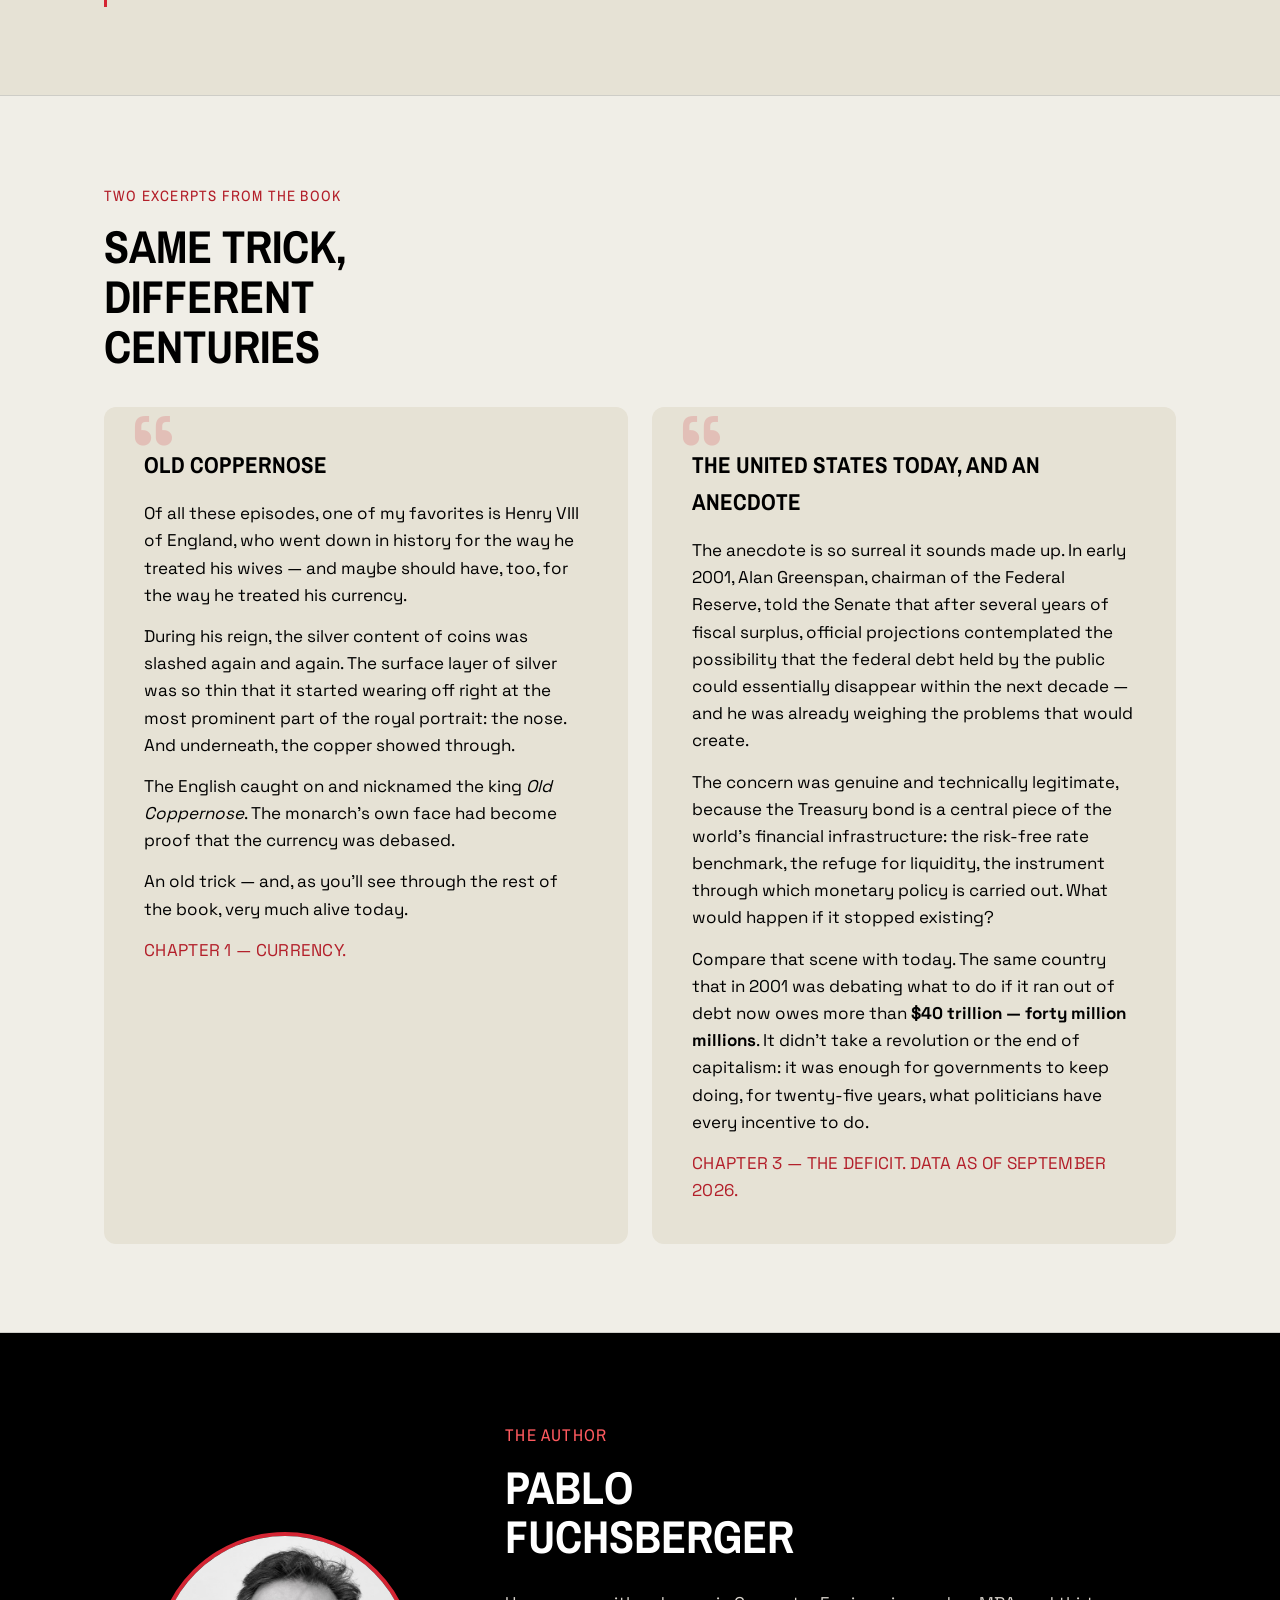
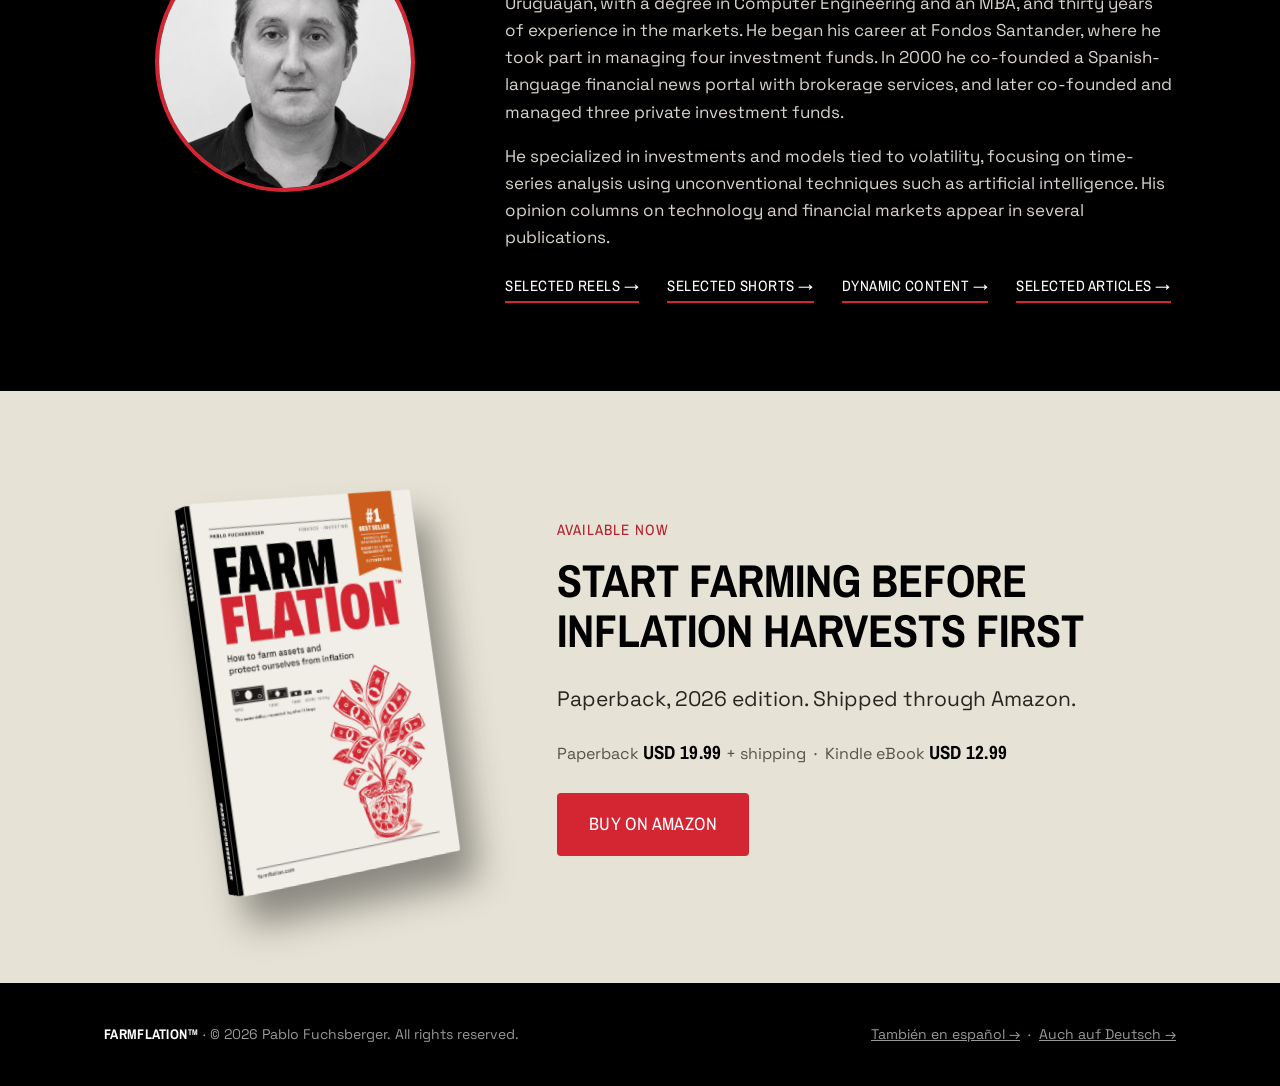
==== commit 538c8b3b: "Aviso legal en EN/ES/DE y link debajo de las 4 partes Co-Authored-By: Claude Opus 5.5 <noreply@anthr" ====
--- a/index.html
+++ b/index.html
@@ -39,7 +39,7 @@
 <link rel="preconnect" href="https://fonts.googleapis.com">
 <link rel="preconnect" href="https://fonts.gstatic.com" crossorigin>
 <link href="https://fonts.googleapis.com/css2?family=Archivo+Narrow:wght@400;500;600;700&family=Space+Grotesk:wght@400;500;600;700&display=swap" rel="stylesheet">
-<link rel="stylesheet" href="assets/css/style.css?v=42">
+<link rel="stylesheet" href="assets/css/style.css?v=43">
 
 <script type="application/ld+json">
 {
@@ -59,7 +59,7 @@
     "priceCurrency": "USD",
     "price": "19.99",
     "availability": "https://schema.org/InStock",
-    "url": "https://www.amazon.com/s?k=Farmflation+Pablo+Fuchsberger&i=stripbooks"
+    "url": "https://www.amazon.com/dp/B0HPBRTC41"
   }
 }
 </script>
@@ -200,6 +200,7 @@
           </div>
         </div>
       </div>
+      <p class="roadmap-legal"><a href="legal.html">Disclaimer and legal notice →</a></p>
     </div>
   </section>
 
@@ -317,7 +318,7 @@
         <p class="lede">Paperback, 2026 edition. Shipped through Amazon.</p>
         <p class="price-tag">Paperback <strong>USD 19.99</strong> + shipping &nbsp;·&nbsp; Kindle eBook <strong>USD 12.99</strong></p>
         <div class="hero-actions">
-          <a id="amazon-btn" href="https://www.amazon.com/s?k=Farmflation+Pablo+Fuchsberger+paperback&i=stripbooks" target="_blank" rel="noopener" class="btn btn-on-red">Buy on Amazon</a>
+          <a id="amazon-btn" href="https://www.amazon.com/dp/B0HPBRTC41" target="_blank" rel="noopener" class="btn btn-on-red">Buy on Amazon</a>
         </div>
       </div>
     </div>
--- a/assets/css/style.css
+++ b/assets/css/style.css
@@ -825,3 +825,35 @@
   font-weight: 600;
   text-decoration: underline;
 }
+
+/* ---------- Aviso legal ---------- */
+.roadmap-legal {
+  margin: 28px 0 0;
+  text-align: center;
+  font-family: var(--display);
+  font-size: 14px;
+  font-weight: 600;
+  letter-spacing: 0.08em;
+  text-transform: uppercase;
+}
+.roadmap-legal a { color: var(--gray); text-decoration: underline; text-underline-offset: 4px; }
+.roadmap-legal a:hover { color: var(--red-dark); }
+
+.legal-body { background: var(--paper); padding: 56px 0 96px; }
+.legal-body .wrap > * { max-width: 72ch; }
+.legal-body h2 {
+  font-family: var(--display);
+  font-size: 22px;
+  margin: 40px 0 12px;
+  color: var(--ink);
+}
+.legal-body h2:first-child { margin-top: 0; }
+.legal-body p { font-family: var(--serif); font-size: 17px; line-height: 1.65; color: var(--ink); margin: 0 0 14px; }
+.legal-body p.legal-final {
+  margin-top: 8px;
+  padding: 20px 24px;
+  background: var(--cream);
+  border-left: 4px solid var(--red);
+  border-radius: 6px;
+}
+.legal-body p.legal-rights { margin-top: 36px; font-size: 14px; color: var(--gray); }
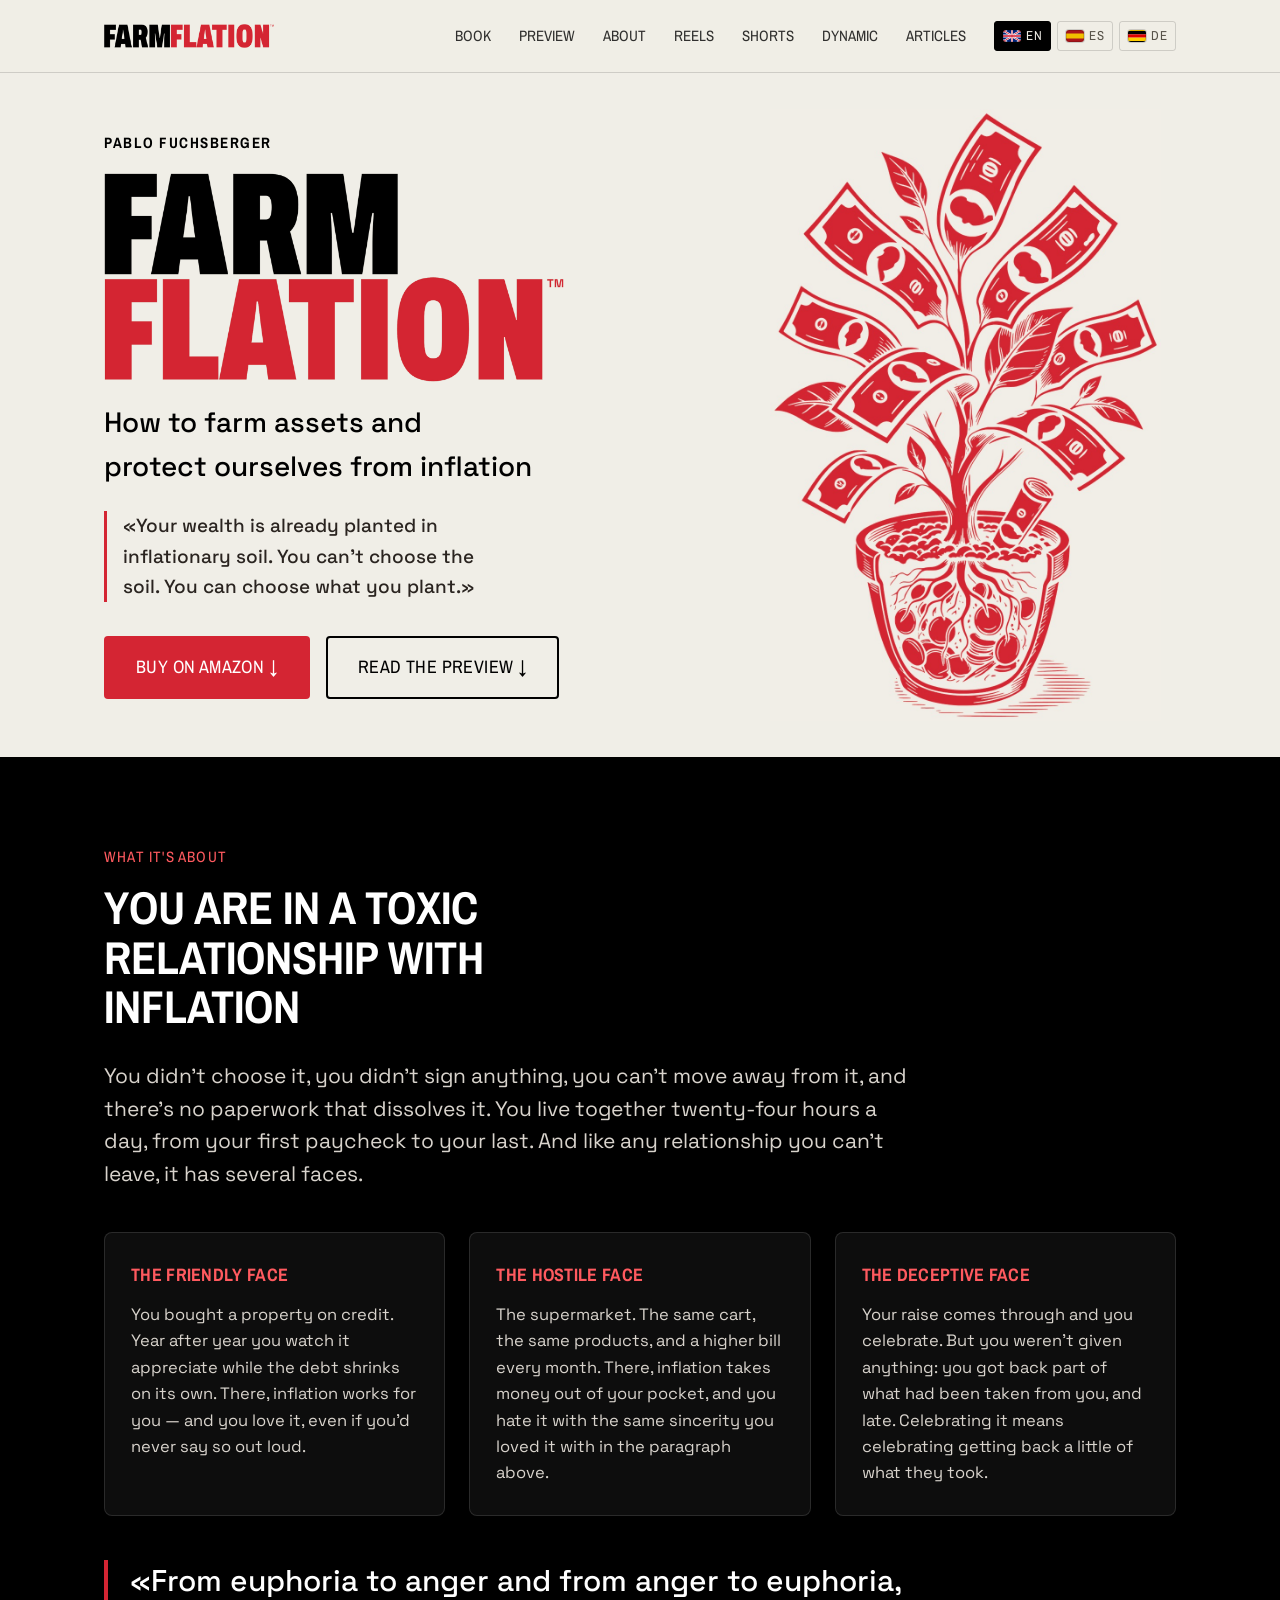
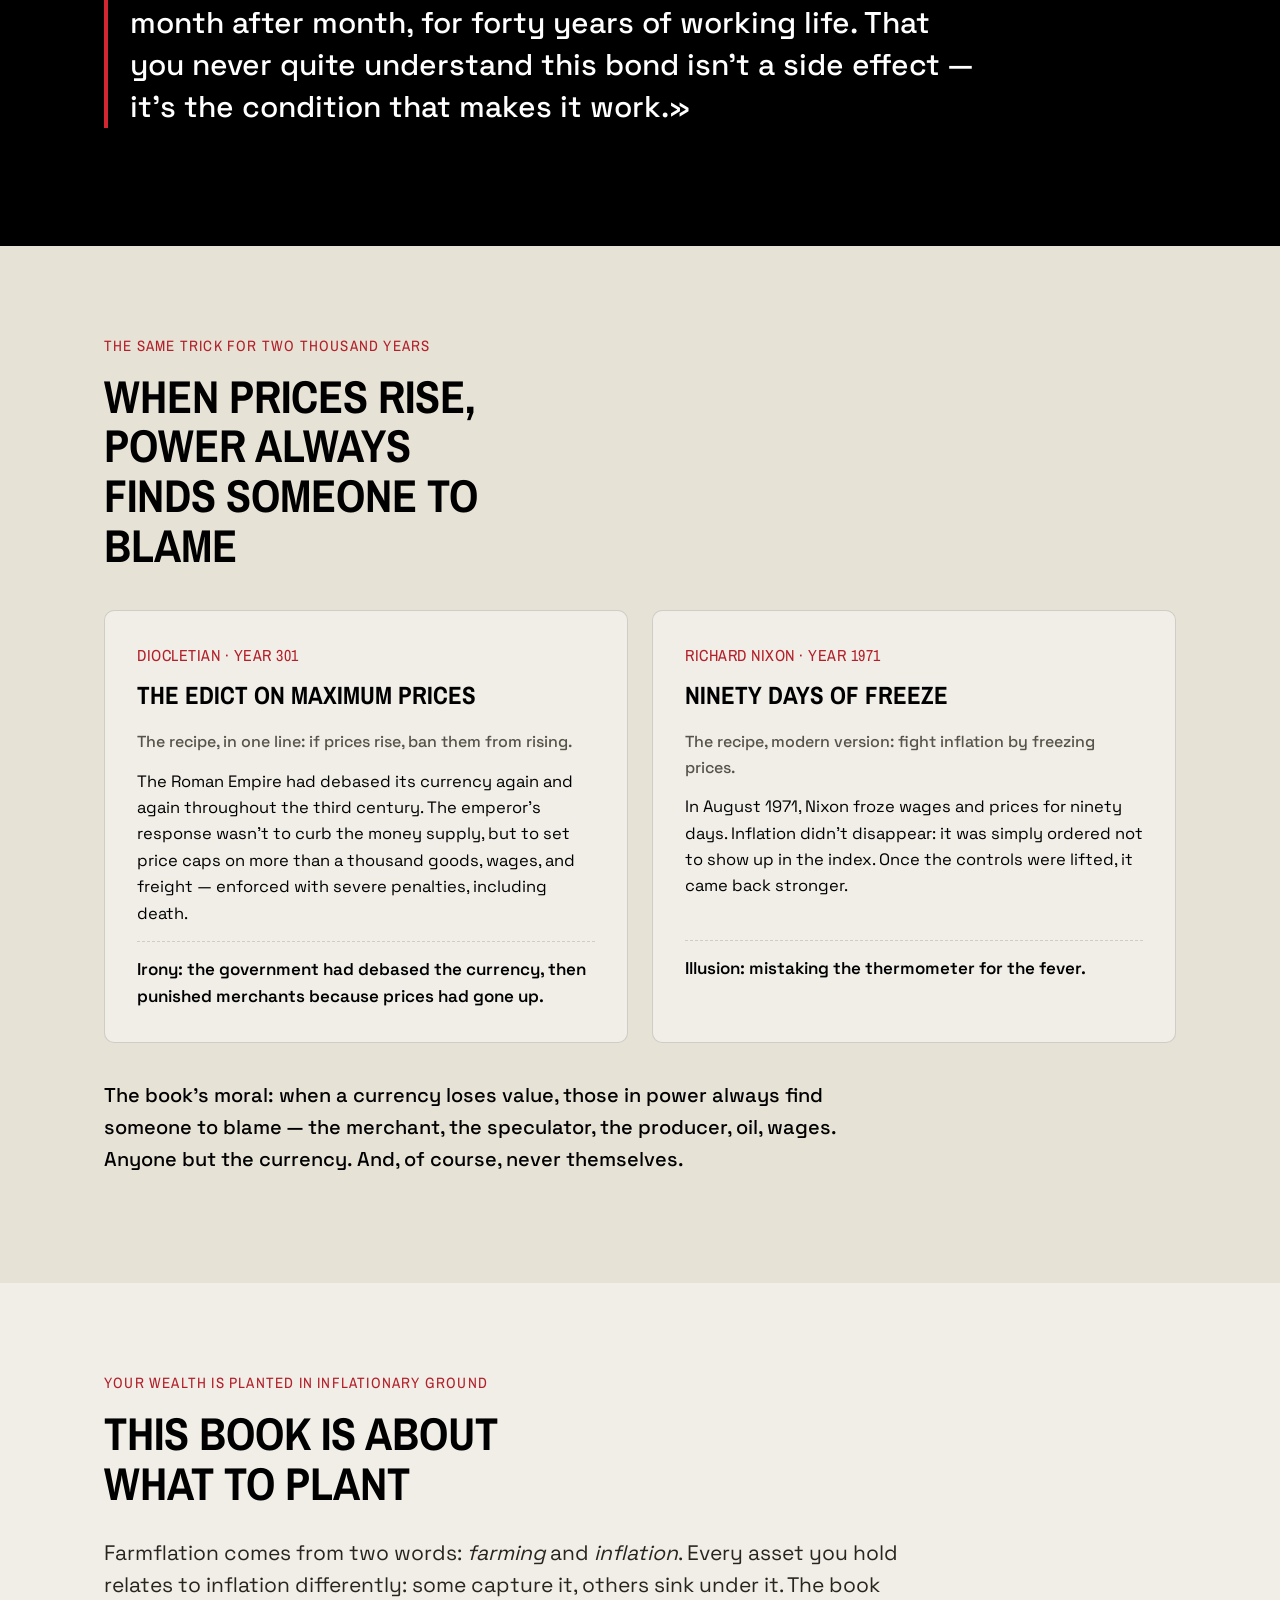
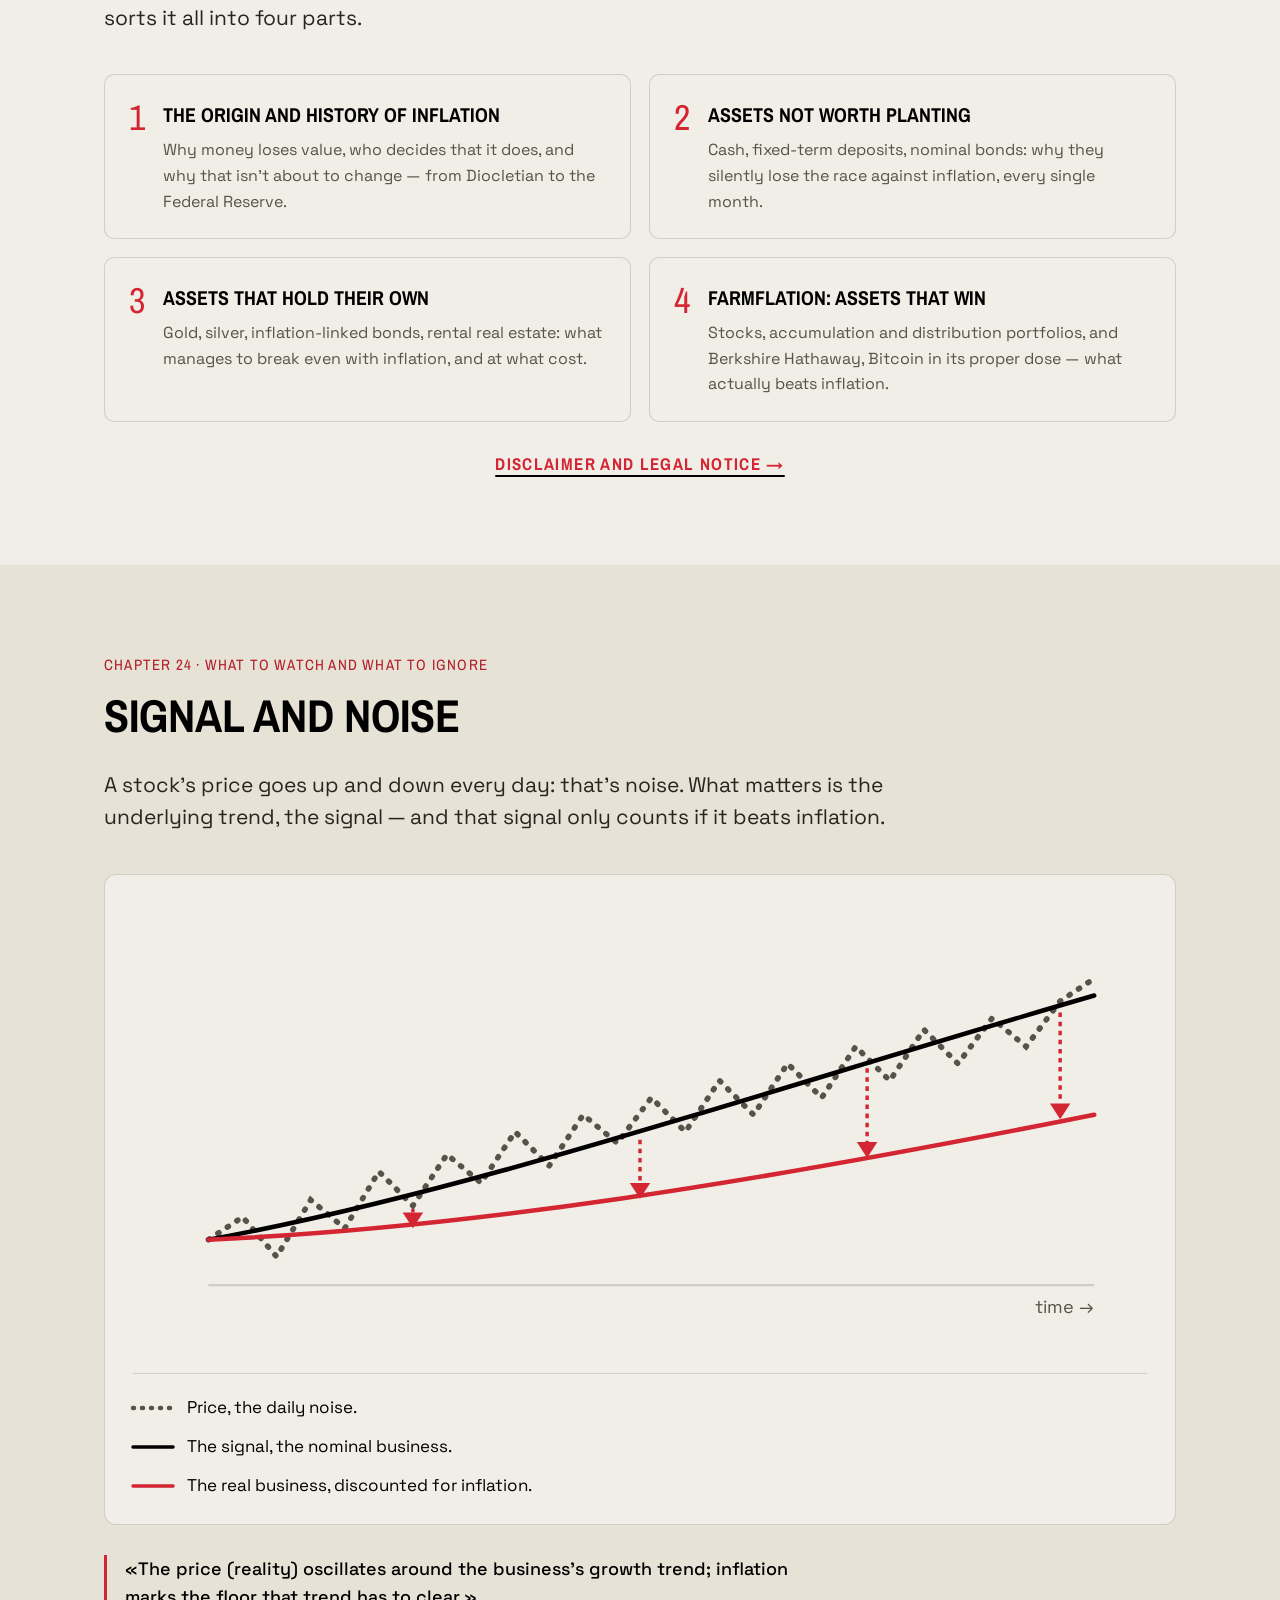
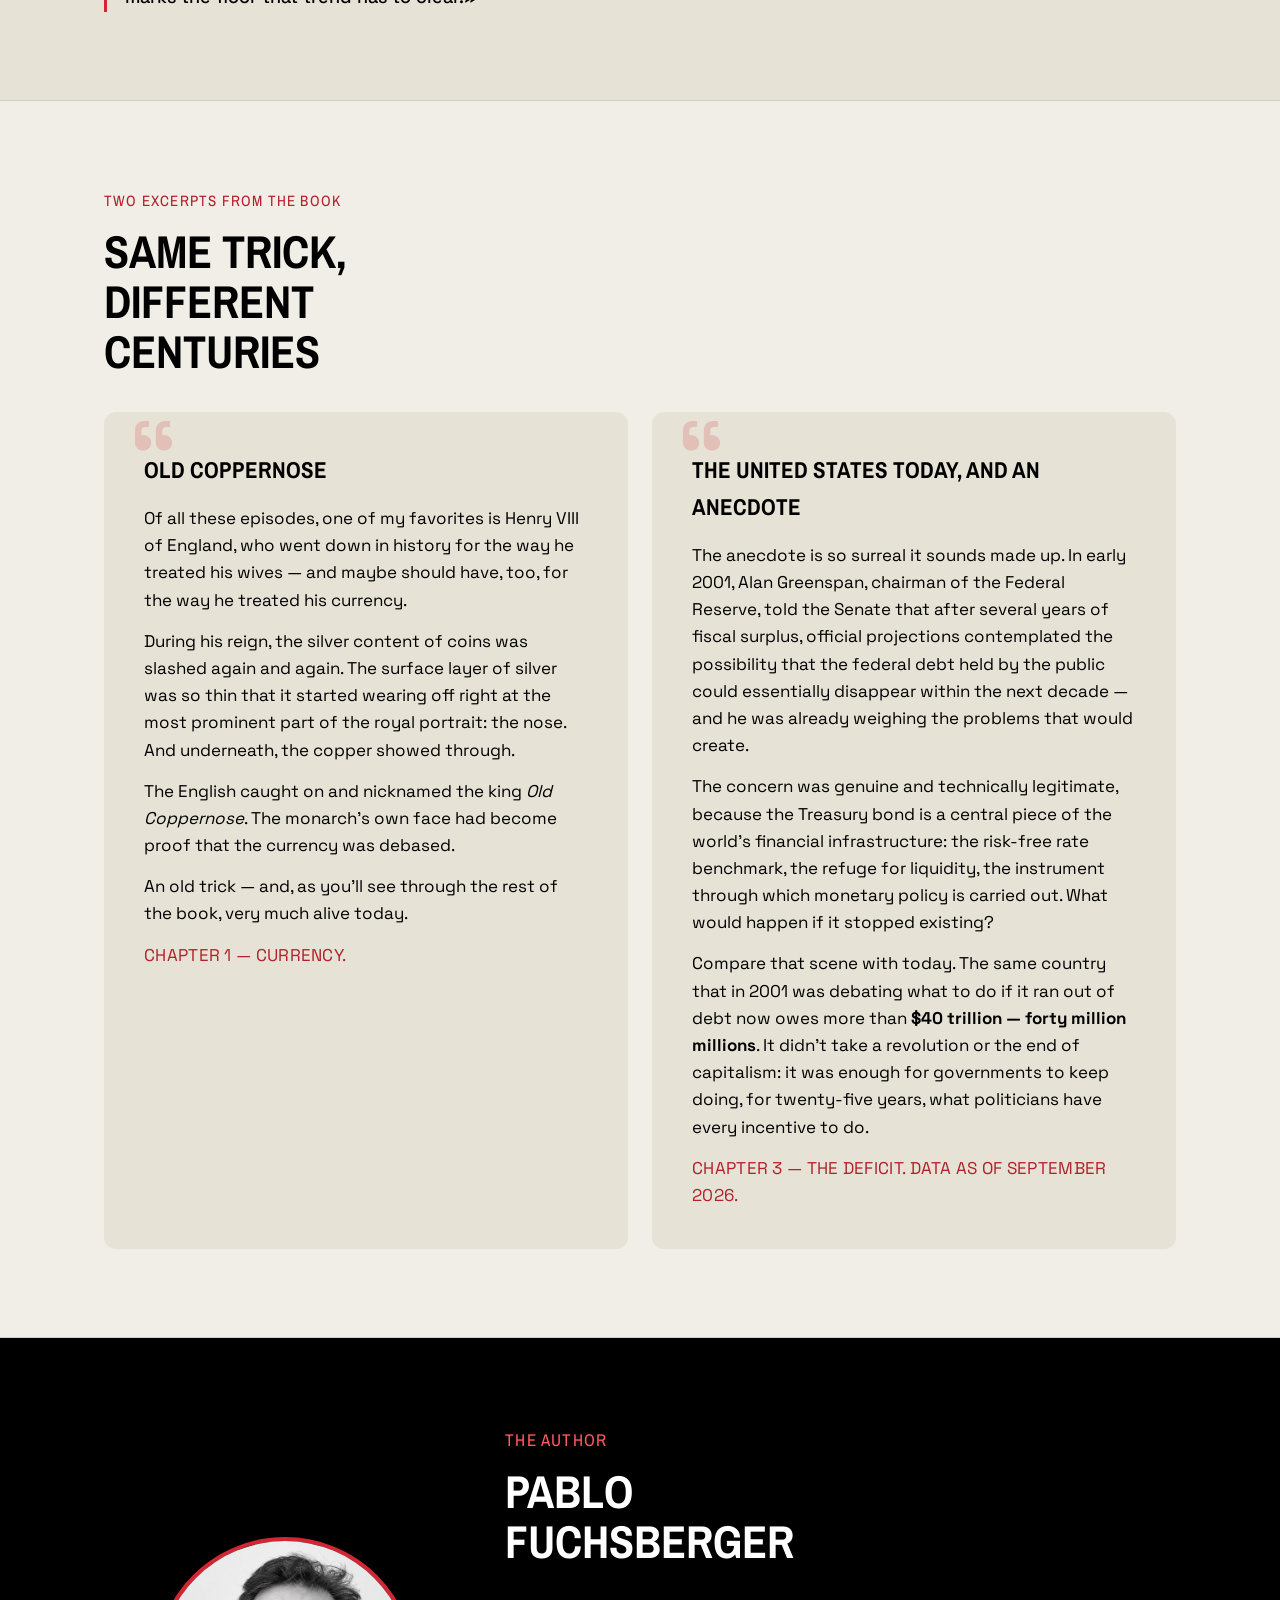
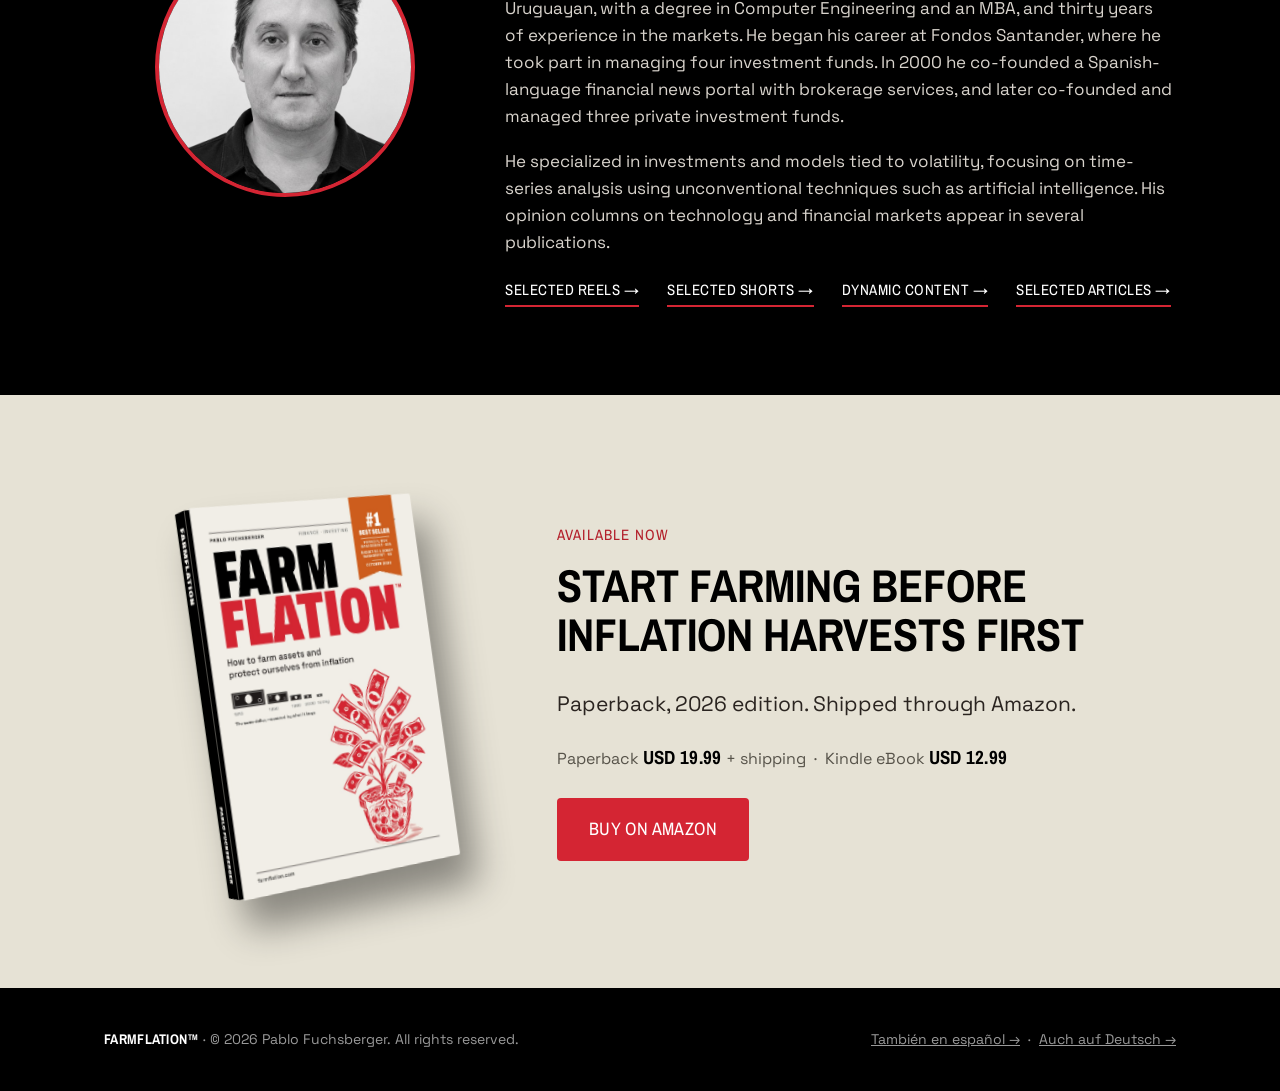
==== commit e55e5d64: "Link de aviso legal: mas grande, rojo, negrita, subrayado negro Co-Authored-By: Claude Opus 5.5 <nor" ====
--- a/index.html
+++ b/index.html
@@ -39,7 +39,7 @@
 <link rel="preconnect" href="https://fonts.googleapis.com">
 <link rel="preconnect" href="https://fonts.gstatic.com" crossorigin>
 <link href="https://fonts.googleapis.com/css2?family=Archivo+Narrow:wght@400;500;600;700&family=Space+Grotesk:wght@400;500;600;700&display=swap" rel="stylesheet">
-<link rel="stylesheet" href="assets/css/style.css?v=43">
+<link rel="stylesheet" href="assets/css/style.css?v=44">
 
 <script type="application/ld+json">
 {
--- a/assets/css/style.css
+++ b/assets/css/style.css
@@ -831,12 +831,12 @@
   margin: 28px 0 0;
   text-align: center;
   font-family: var(--display);
-  font-size: 14px;
-  font-weight: 600;
+  font-size: 17px;
+  font-weight: 700;
   letter-spacing: 0.08em;
   text-transform: uppercase;
 }
-.roadmap-legal a { color: var(--gray); text-decoration: underline; text-underline-offset: 4px; }
+.roadmap-legal a { color: var(--red); text-decoration: underline; text-decoration-color: var(--ink); text-decoration-thickness: 2px; text-underline-offset: 5px; }
 .roadmap-legal a:hover { color: var(--red-dark); }
 
 .legal-body { background: var(--paper); padding: 56px 0 96px; }
